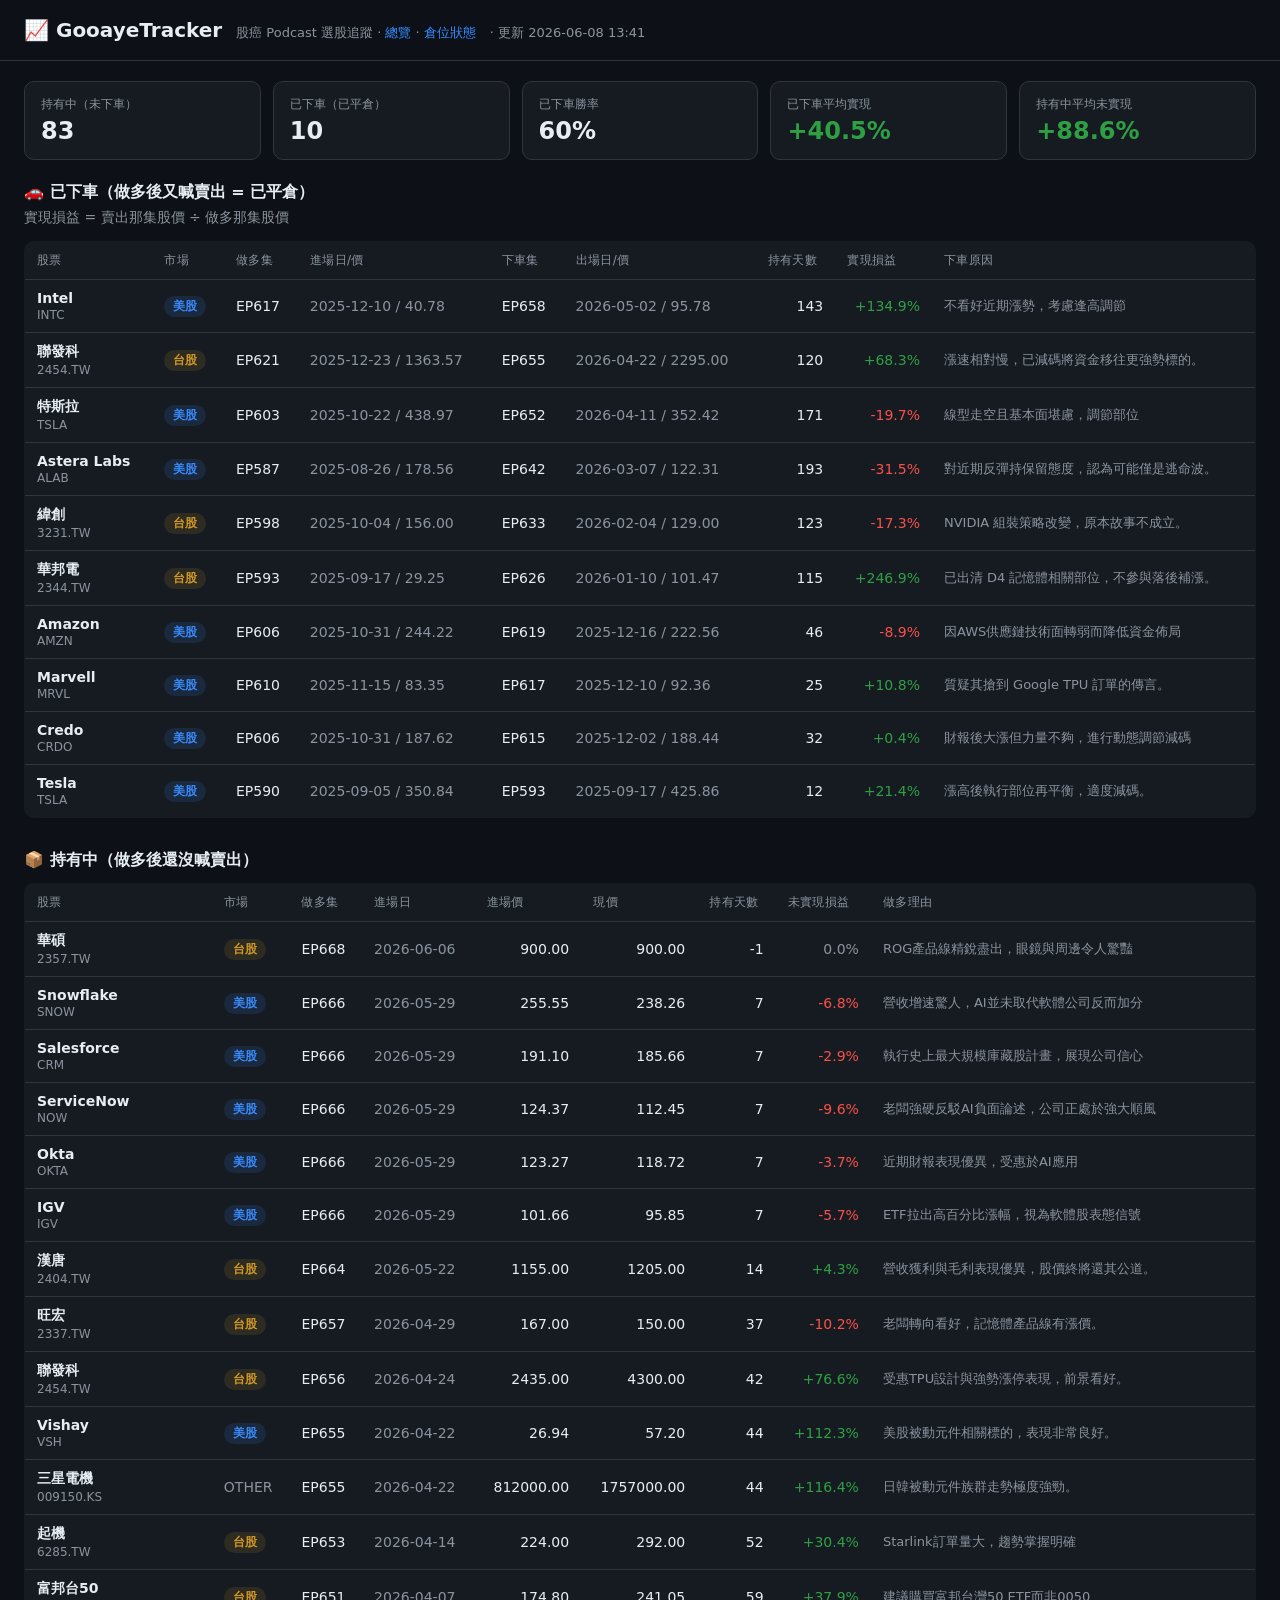
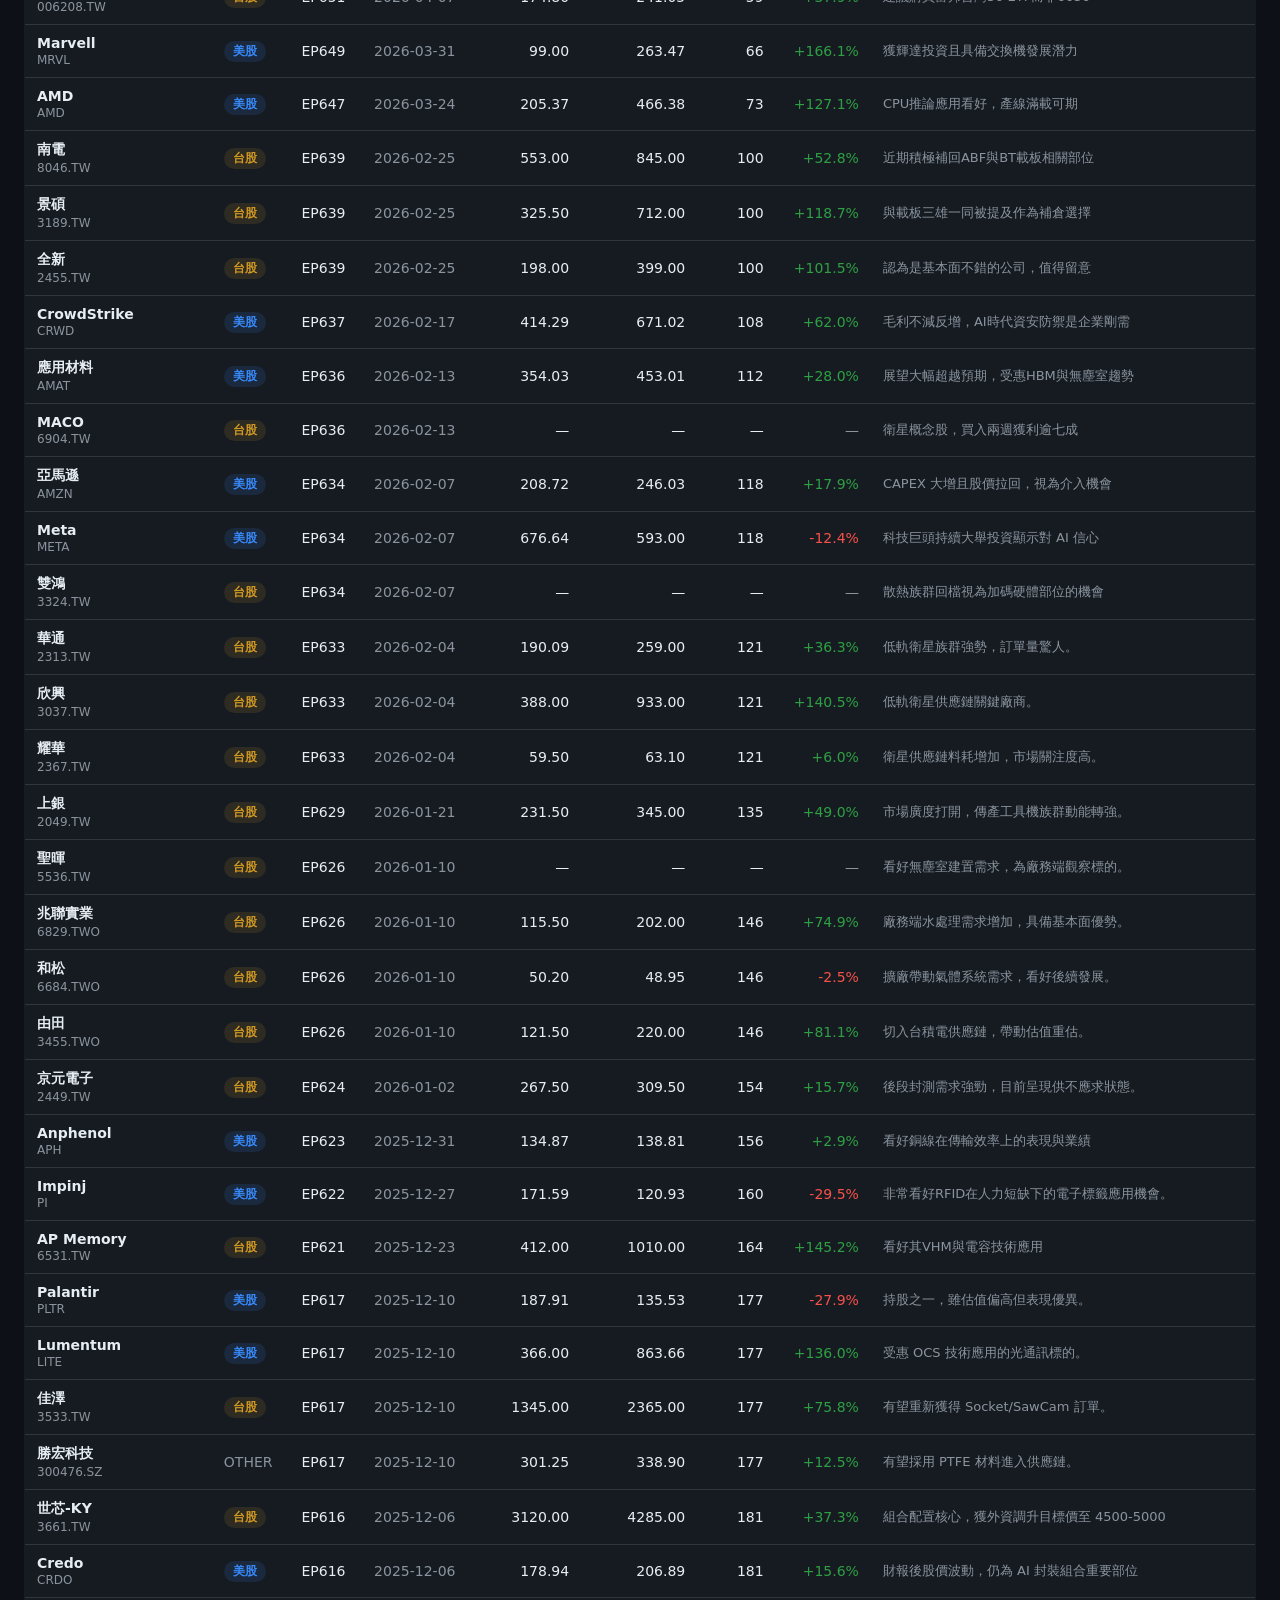
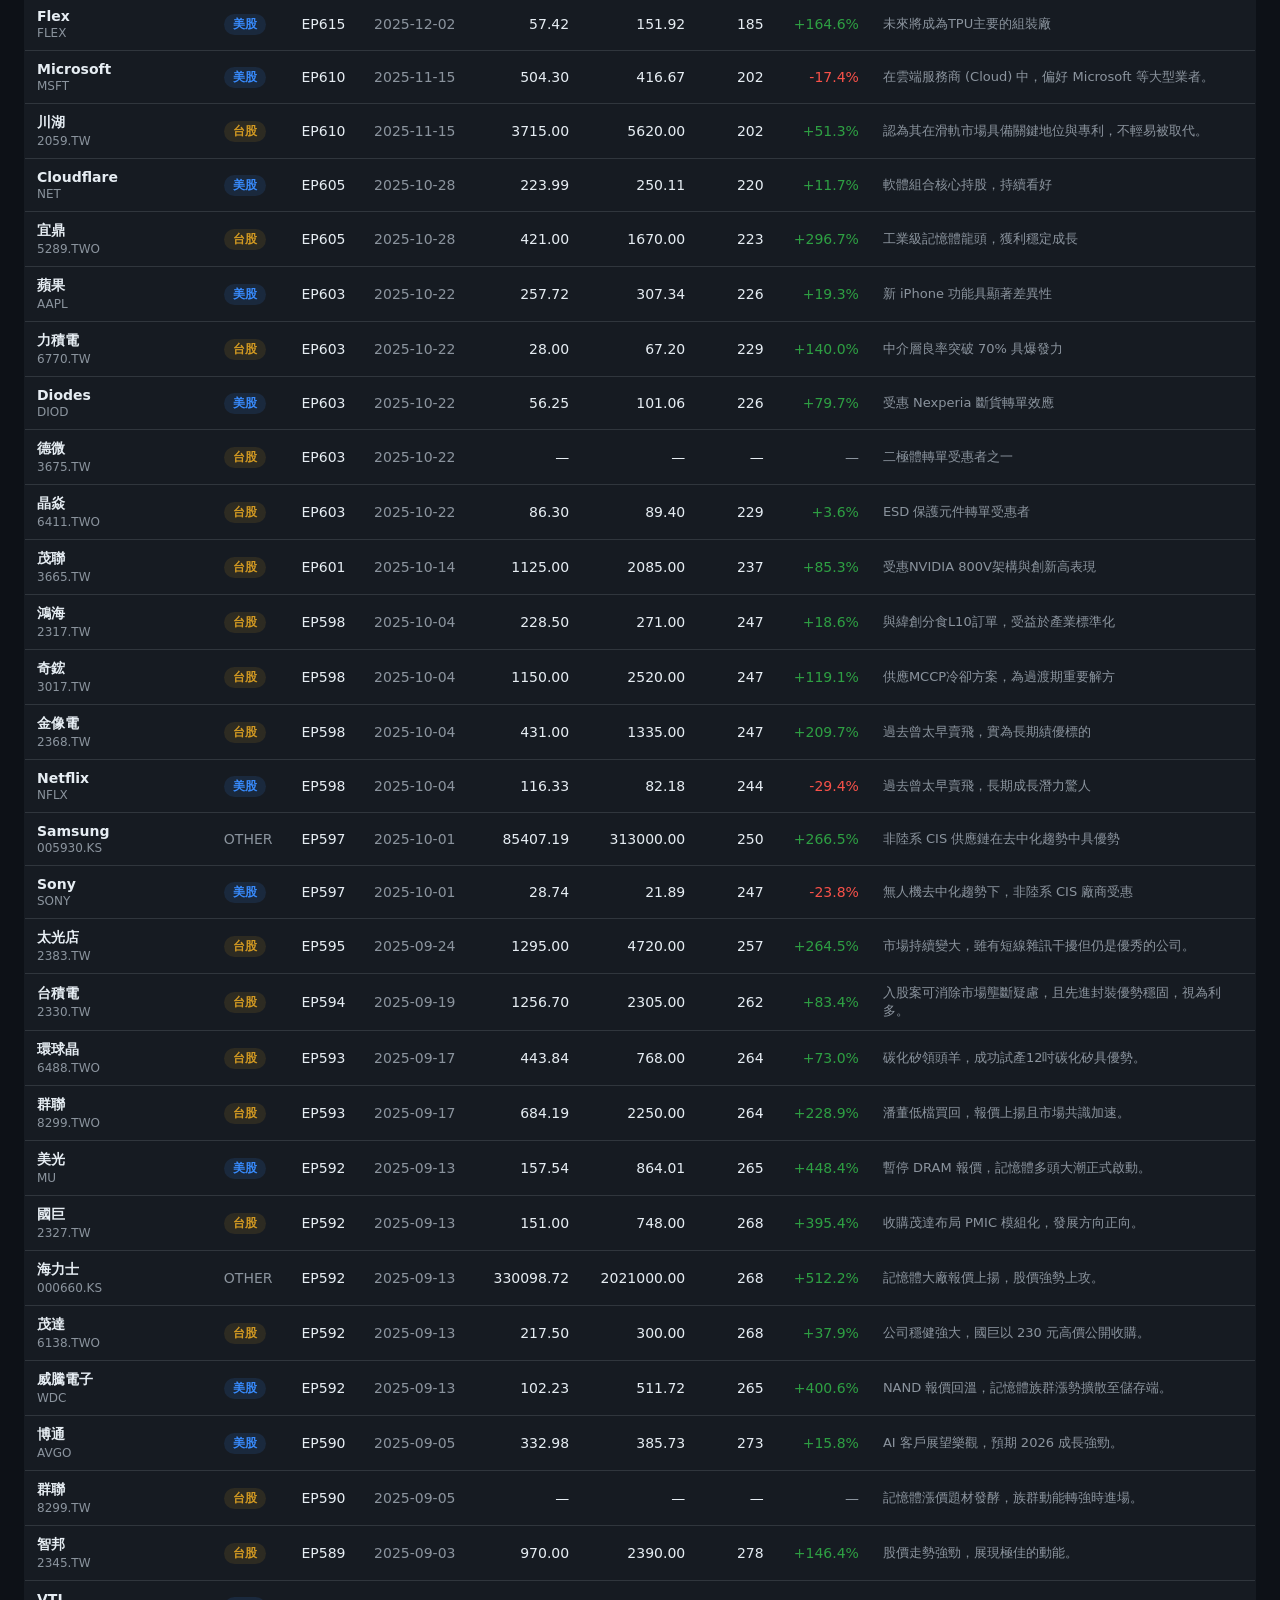
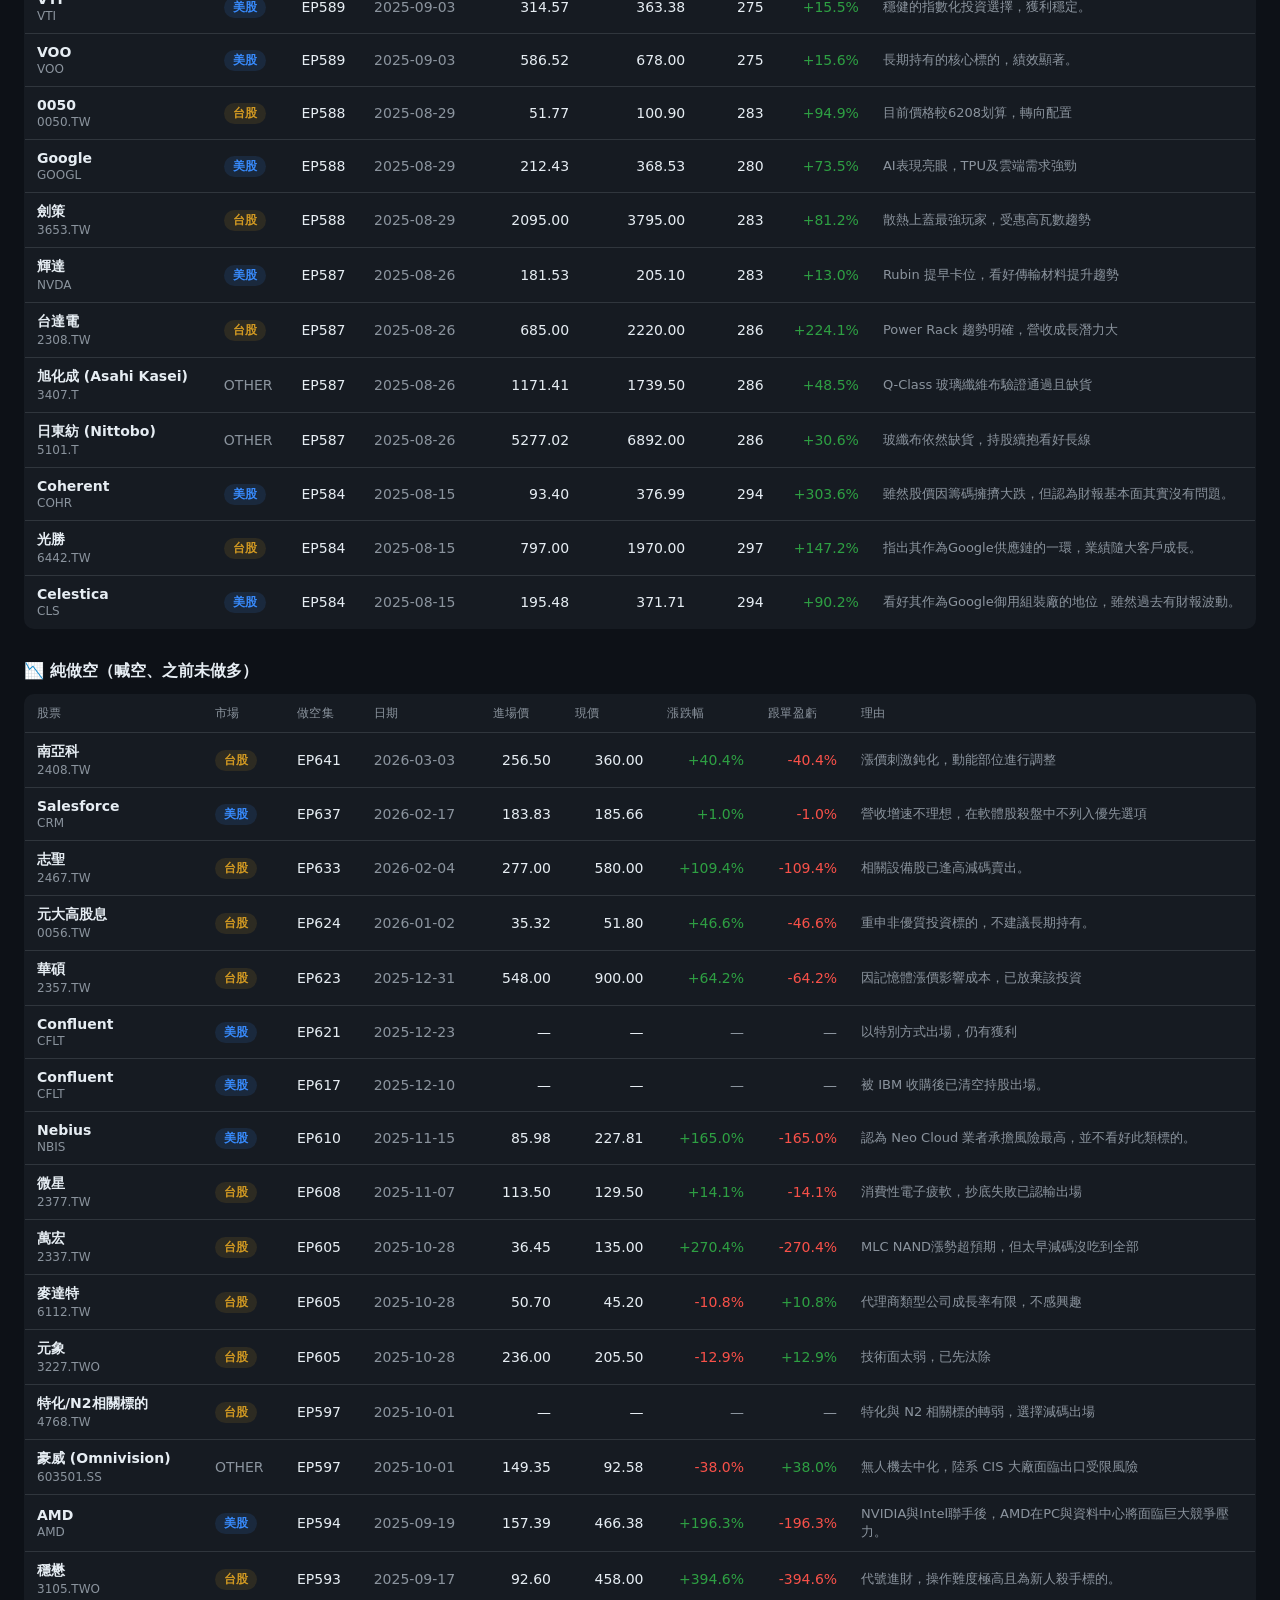
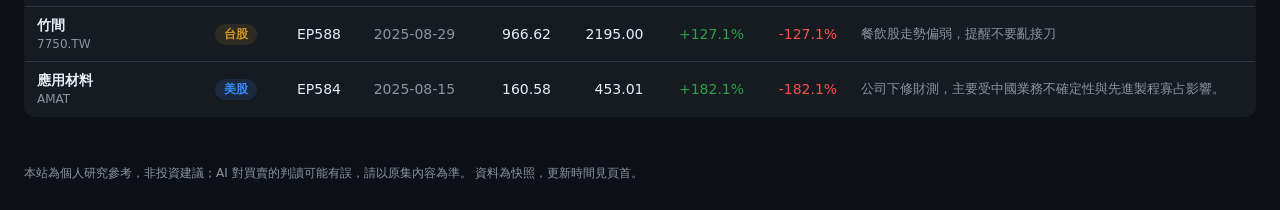
==== positions.html @ c5f75530 "GooayeTracker 股癌選股追蹤 靜態站" ====
<!DOCTYPE html><html lang="zh-Hant"><head>
<meta charset="utf-8"><meta name="viewport" content="width=device-width, initial-scale=1">
<title>倉位狀態 · GooayeTracker</title><link rel="stylesheet" href="style.css?v=4">
</head><body>
<header>
  <h1>📈 GooayeTracker</h1>
  <span class="sub">股癌 Podcast 選股追蹤 · <a href="index.html">總覽</a> · <a href="positions.html">倉位狀態</a></span>
  <span class="sub muted" id="meta"></span>
</header>
<div class="wrap">

<div class="cards" id="cards"></div>
<div id="area"><div class="empty">載入中…</div></div>
</div>
<p class="muted" style="padding:16px 24px;font-size:12px">
本站為個人研究參考，非投資建議；AI 對買賣的判讀可能有誤，請以原集內容為準。
資料為快照，更新時間見頁首。</p>
</body></html>
<script>
function pct(v){ if(v==null) return '<span class="flat">—</span>';
  const s=v>0?'pos':(v<0?'neg':'flat'); return `<span class="${s}">${(v>0?'+':'')+v.toFixed(1)+'%'}</span>`; }
function num(v){ return v==null?'—':v.toFixed(2); }
function mkt(m){ return m==='US'?'<span class="tag us">美股</span>':(m==='TW'?'<span class="tag tw">台股</span>':`<span class="muted">${m||''}</span>`); }
fetch('data.json').then(r=>r.json()).then(d=>{
  document.getElementById('meta').textContent=`· 更新 ${d.generated_at}`;
  const p=d.positions, s=p.summary;
  document.getElementById('cards').innerHTML=`
    <div class="card"><div class="label">持有中（未下車）</div><div class="value">${s.n_open}</div></div>
    <div class="card"><div class="label">已下車（已平倉）</div><div class="value">${s.n_closed}</div></div>
    <div class="card"><div class="label">已下車勝率</div><div class="value">${s.closed_win_rate.toFixed(0)}%</div></div>
    <div class="card"><div class="label">已下車平均實現</div><div class="value ${s.closed_avg>0?'pos':(s.closed_avg<0?'neg':'')}">${(s.closed_avg>0?'+':'')+s.closed_avg.toFixed(1)}%</div></div>
    <div class="card"><div class="label">持有中平均未實現</div><div class="value ${s.open_avg>0?'pos':(s.open_avg<0?'neg':'')}">${(s.open_avg>0?'+':'')+s.open_avg.toFixed(1)}%</div></div>`;
  let h='';
  h+='<h3>🚗 已下車（做多後又喊賣出 = 已平倉）</h3><p class="muted" style="margin-top:-6px">實現損益 = 賣出那集股價 ÷ 做多那集股價</p>';
  h+='<div class="table-wrap"><table><thead><tr><th>股票</th><th>市場</th><th>做多集</th><th>進場日/價</th><th>下車集</th><th>出場日/價</th><th class="num">持有天數</th><th class="num">實現損益</th><th>下車原因</th></tr></thead><tbody>';
  h+=p.closed.map(c=>`<tr><td data-label="股票"><strong>${c.name}</strong> <span class="muted ticker">${c.ticker}</span></td>
    <td data-label="市場">${mkt(c.market)}</td><td data-label="做多集">EP${c.buy_ep}</td>
    <td data-label="進場日/價" class="muted">${c.buy_date} / ${num(c.entry_price)}</td>
    <td data-label="下車集">EP${c.sell_ep}</td><td data-label="出場日/價" class="muted">${c.sell_date} / ${num(c.exit_price)}</td>
    <td data-label="持有天數" class="num">${c.held_days??'—'}</td><td data-label="實現損益" class="num">${pct(c.realized_pct)}</td>
    <td data-label="下車原因" class="summary-cell">${c.sell_summary||''}</td></tr>`).join('');
  h+='</tbody></table></div>'; if(!p.closed.length) h+='<div class="empty">目前沒有完整平倉紀錄。</div>';

  h+='<h3 style="margin-top:32px">📦 持有中（做多後還沒喊賣出）</h3>';
  h+='<div class="table-wrap"><table><thead><tr><th>股票</th><th>市場</th><th>做多集</th><th>進場日</th><th class="num">進場價</th><th class="num">現價</th><th class="num">持有天數</th><th class="num">未實現損益</th><th>做多理由</th></tr></thead><tbody>';
  h+=p.open.map(o=>`<tr><td data-label="股票"><strong>${o.name}</strong> <span class="muted ticker">${o.ticker}</span></td>
    <td data-label="市場">${mkt(o.market)}</td><td data-label="做多集">EP${o.buy_ep}</td>
    <td data-label="進場日" class="muted">${o.buy_date}</td><td data-label="進場價" class="num">${num(o.entry_price)}</td>
    <td data-label="現價" class="num">${num(o.last_price)}</td><td data-label="持有天數" class="num">${o.held_days??'—'}</td>
    <td data-label="未實現損益" class="num">${pct(o.unrealized_pct)}</td><td data-label="做多理由" class="summary-cell">${o.summary||''}</td></tr>`).join('');
  h+='</tbody></table></div>'; if(!p.open.length) h+='<div class="empty">沒有持有中的做多倉位。</div>';

  if(p.shorts && p.shorts.length){
    h+='<h3 style="margin-top:32px">📉 純做空（喊空、之前未做多）</h3>';
    h+='<div class="table-wrap"><table><thead><tr><th>股票</th><th>市場</th><th>做空集</th><th>日期</th><th class="num">進場價</th><th class="num">現價</th><th class="num">漲跌幅</th><th class="num">跟單盈虧</th><th>理由</th></tr></thead><tbody>';
    h+=p.shorts.map(s=>`<tr><td data-label="股票"><strong>${s.name}</strong> <span class="muted ticker">${s.ticker}</span></td>
      <td data-label="市場">${mkt(s.market)}</td><td data-label="做空集">EP${s.ep}</td><td data-label="日期" class="muted">${s.date}</td>
      <td data-label="進場價" class="num">${num(s.entry_price)}</td><td data-label="現價" class="num">${num(s.last_price)}</td>
      <td data-label="漲跌幅" class="num">${pct(s.pct_change)}</td><td data-label="跟單盈虧" class="num">${pct(s.signal_ret)}</td>
      <td data-label="理由" class="summary-cell">${s.summary||''}</td></tr>`).join('');
    h+='</tbody></table></div>';
  }
  document.getElementById('area').innerHTML=h;
});
</script>
---- style.css ----
:root {
  --bg: #0d1117; --panel: #161b22; --border: #30363d;
  --text: #e6edf3; --muted: #8b949e;
  --green: #2ea043; --red: #f85149; --amber: #d29922; --blue: #388bfd;
}
* { box-sizing: border-box; }
body {
  margin: 0; background: var(--bg); color: var(--text);
  font-family: -apple-system, "Segoe UI", "Microsoft JhengHei", system-ui, sans-serif;
  font-size: 14px;
}
a { color: var(--blue); text-decoration: none; }
a:hover { text-decoration: underline; }
header {
  padding: 18px 24px; border-bottom: 1px solid var(--border);
  display: flex; align-items: baseline; gap: 14px; flex-wrap: wrap;
}
header h1 { font-size: 20px; margin: 0; }
header .sub { color: var(--muted); font-size: 13px; }
.wrap { padding: 20px 24px; max-width: 1280px; margin: 0 auto; }

.cards { display: grid; grid-template-columns: repeat(auto-fit, minmax(150px,1fr)); gap: 12px; margin-bottom: 22px; }
.card { background: var(--panel); border: 1px solid var(--border); border-radius: 10px; padding: 14px 16px; }
.card .label { color: var(--muted); font-size: 12px; }
.card .value { font-size: 24px; font-weight: 600; margin-top: 4px; }

table { width: 100%; border-collapse: collapse; background: var(--panel);
  border: 1px solid var(--border); border-radius: 10px; overflow: hidden; }
th, td { padding: 10px 12px; text-align: left; border-bottom: 1px solid var(--border); white-space: nowrap; }
th { color: var(--muted); font-weight: 500; font-size: 12px; text-transform: uppercase; letter-spacing: .03em;
  position: sticky; top: 0; background: var(--panel); cursor: pointer; user-select: none; }
tr:last-child td { border-bottom: none; }
tr:hover td { background: rgba(255,255,255,.02); }
td.num { text-align: right; font-variant-numeric: tabular-nums; }
.summary-cell { white-space: normal; max-width: 360px; color: var(--muted); font-size: 13px; }

.tag { display: inline-block; padding: 2px 9px; border-radius: 999px; font-size: 12px; font-weight: 600; }
.tag.buy { background: rgba(46,160,67,.15); color: var(--green); }
.tag.sell { background: rgba(248,81,73,.15); color: var(--red); }
.tag.watch { background: rgba(210,153,34,.15); color: var(--amber); }
.tag.us { background: rgba(56,139,253,.12); color: var(--blue); }
.tag.tw { background: rgba(210,153,34,.12); color: var(--amber); }

.pos { color: var(--green); } .neg { color: var(--red); } .flat { color: var(--muted); }
.conf-bar { display:inline-block; height:6px; background:var(--border); border-radius:3px; width:54px; vertical-align:middle; }
.conf-fill { display:block; height:100%; border-radius:3px; background:var(--blue); }
.muted { color: var(--muted); }
.empty { padding: 40px; text-align: center; color: var(--muted); }
.filters { margin-bottom: 14px; display: flex; gap: 8px; flex-wrap: wrap; align-items:center; }
.filters button { background: var(--panel); color: var(--text); border:1px solid var(--border);
  padding:6px 12px; border-radius:8px; cursor:pointer; font-size:13px; }
.filters button.active { border-color: var(--blue); color: var(--blue); }
.filters input { background: var(--panel); color: var(--text); border:1px solid var(--border);
  padding:6px 10px; border-radius:8px; font-size:13px; }

.table-wrap { width: 100%; overflow-x: auto; -webkit-overflow-scrolling: touch; }
.ticker { display: block; font-size: 12px; margin-top: 2px; }
h3 { margin: 22px 0 12px; font-size: 16px; }

/* ===== 手機版：表格轉成卡片，直式堆疊好閱讀 ===== */
@media (max-width: 820px) {
  body { font-size: 15px; }
  header { padding: 14px 16px; gap: 8px; }
  header h1 { font-size: 18px; }
  .wrap { padding: 14px 14px; }

  .cards { grid-template-columns: repeat(2, 1fr); gap: 10px; }
  .card .value { font-size: 20px; }

  .filters { gap: 6px; }
  .filters button { flex: 1 1 28%; padding: 8px 6px; }
  .filters input { flex: 1 1 100%; }

  /* 每一列變成一張卡片 */
  .table-wrap { overflow: visible; }
  table, thead, tbody, tr, td { display: block; width: 100%; }
  thead { display: none; }
  table { border: none; background: transparent; }
  tr { background: var(--panel); border: 1px solid var(--border); border-radius: 10px;
       margin-bottom: 12px; padding: 6px 14px; }
  tr:hover td { background: transparent; }
  td { border: none; border-bottom: 1px dashed var(--border); padding: 9px 0;
       display: flex; justify-content: space-between; align-items: center; gap: 14px;
       white-space: normal; text-align: right; }
  tr td:last-child { border-bottom: none; }
  td::before { content: attr(data-label); color: var(--muted); font-size: 13px;
       font-weight: 500; text-align: left; flex: 0 0 40%; }
  td.num { text-align: right; }
  /* 股票欄當卡片標題 */
  td[data-label="股票"] { font-size: 16px; }
  td[data-label="股票"]::before { display: none; }
  td[data-label="股票"] { justify-content: flex-start; gap: 8px; flex-wrap: wrap; }
  .ticker { display: inline; margin: 0; }
  /* 摘要欄整段顯示 */
  td.summary-cell { flex-direction: column; align-items: flex-start; text-align: left; max-width: none; }
  td.summary-cell::before { flex: none; margin-bottom: 2px; }
  .conf-bar { width: 80px; }
}
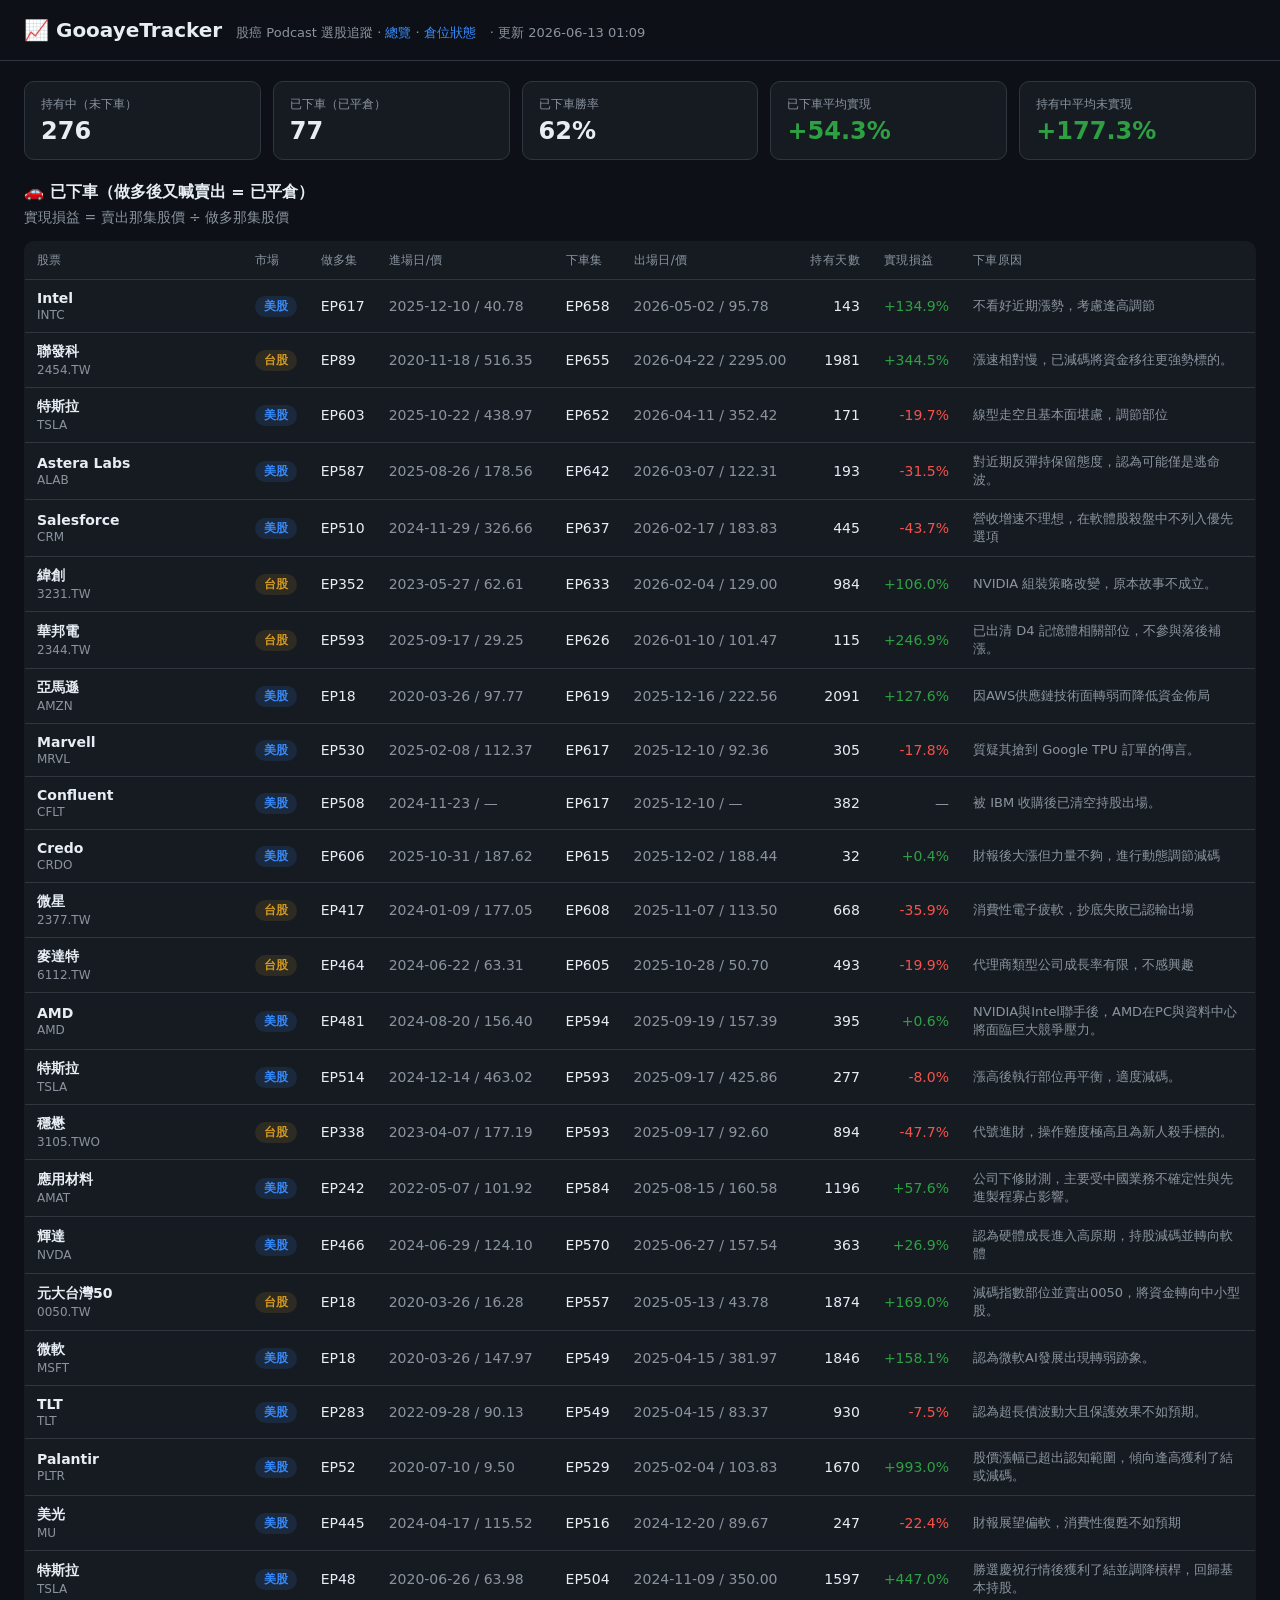
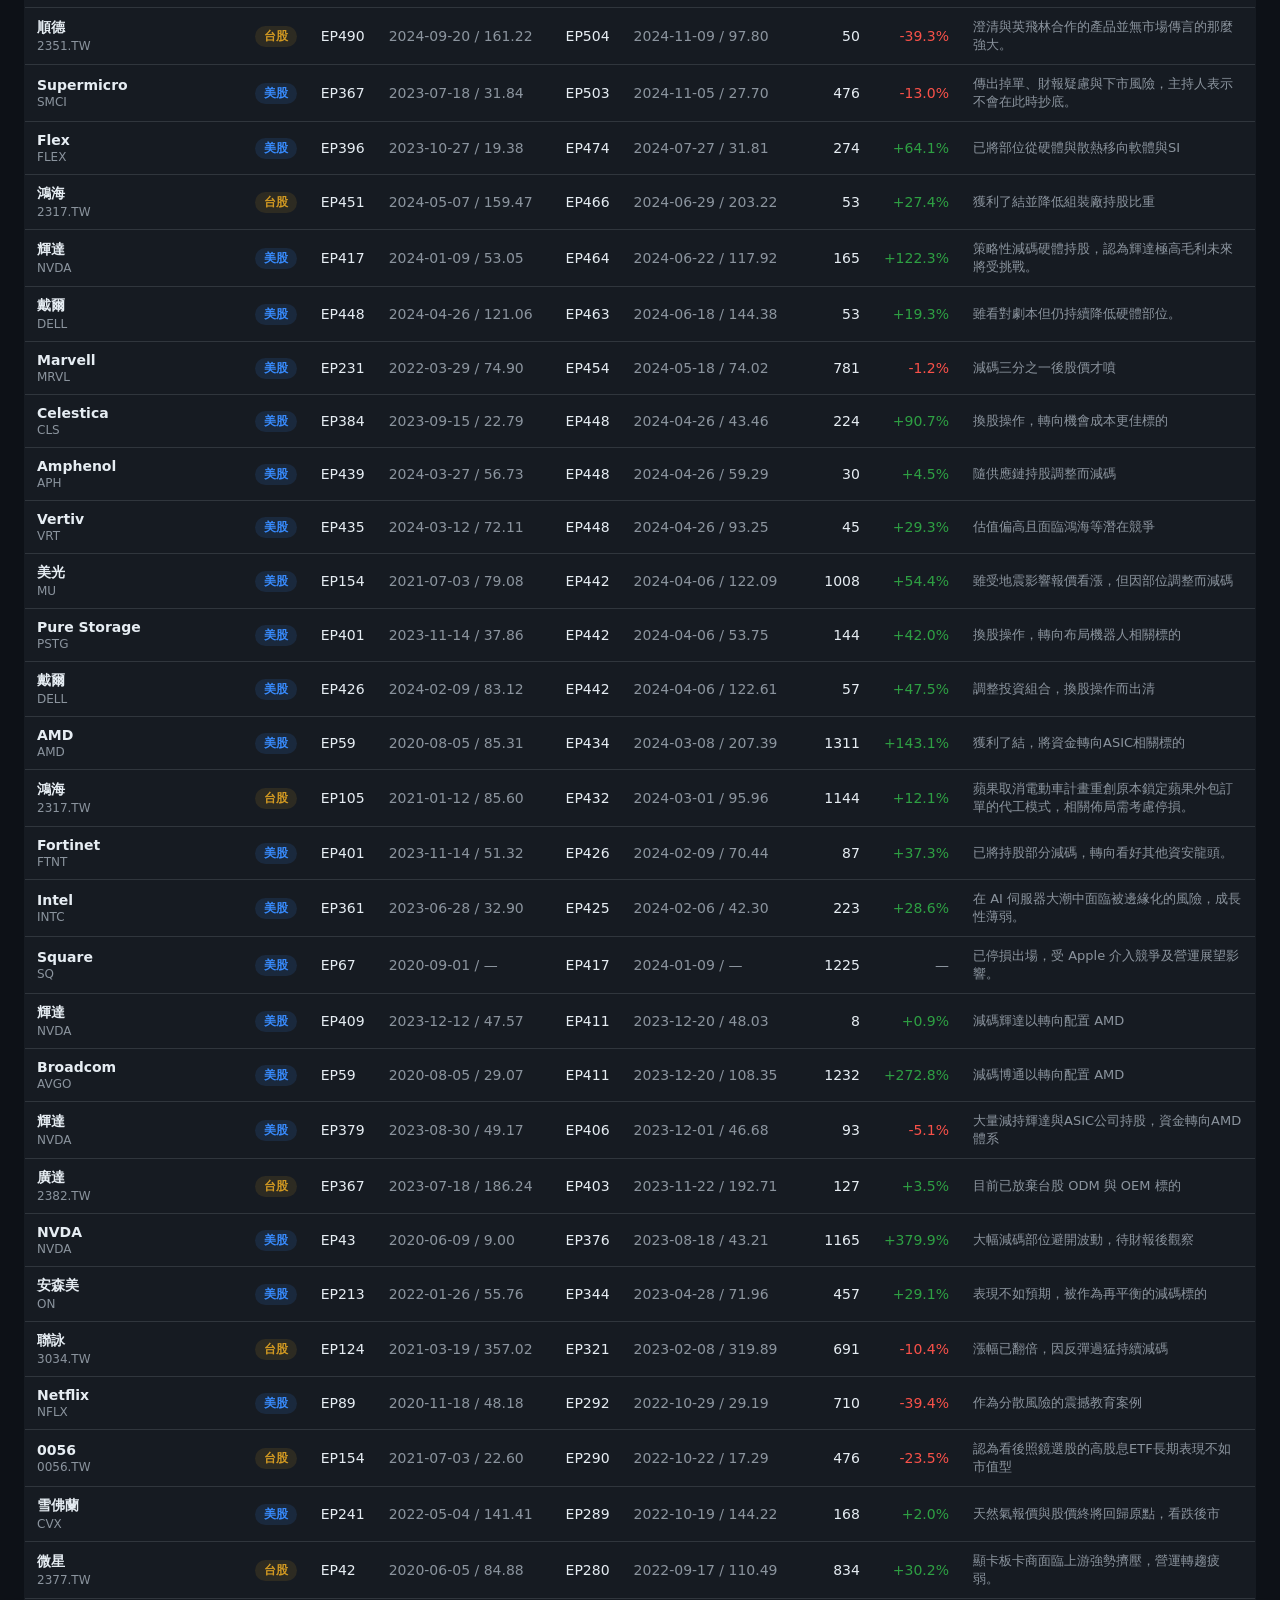
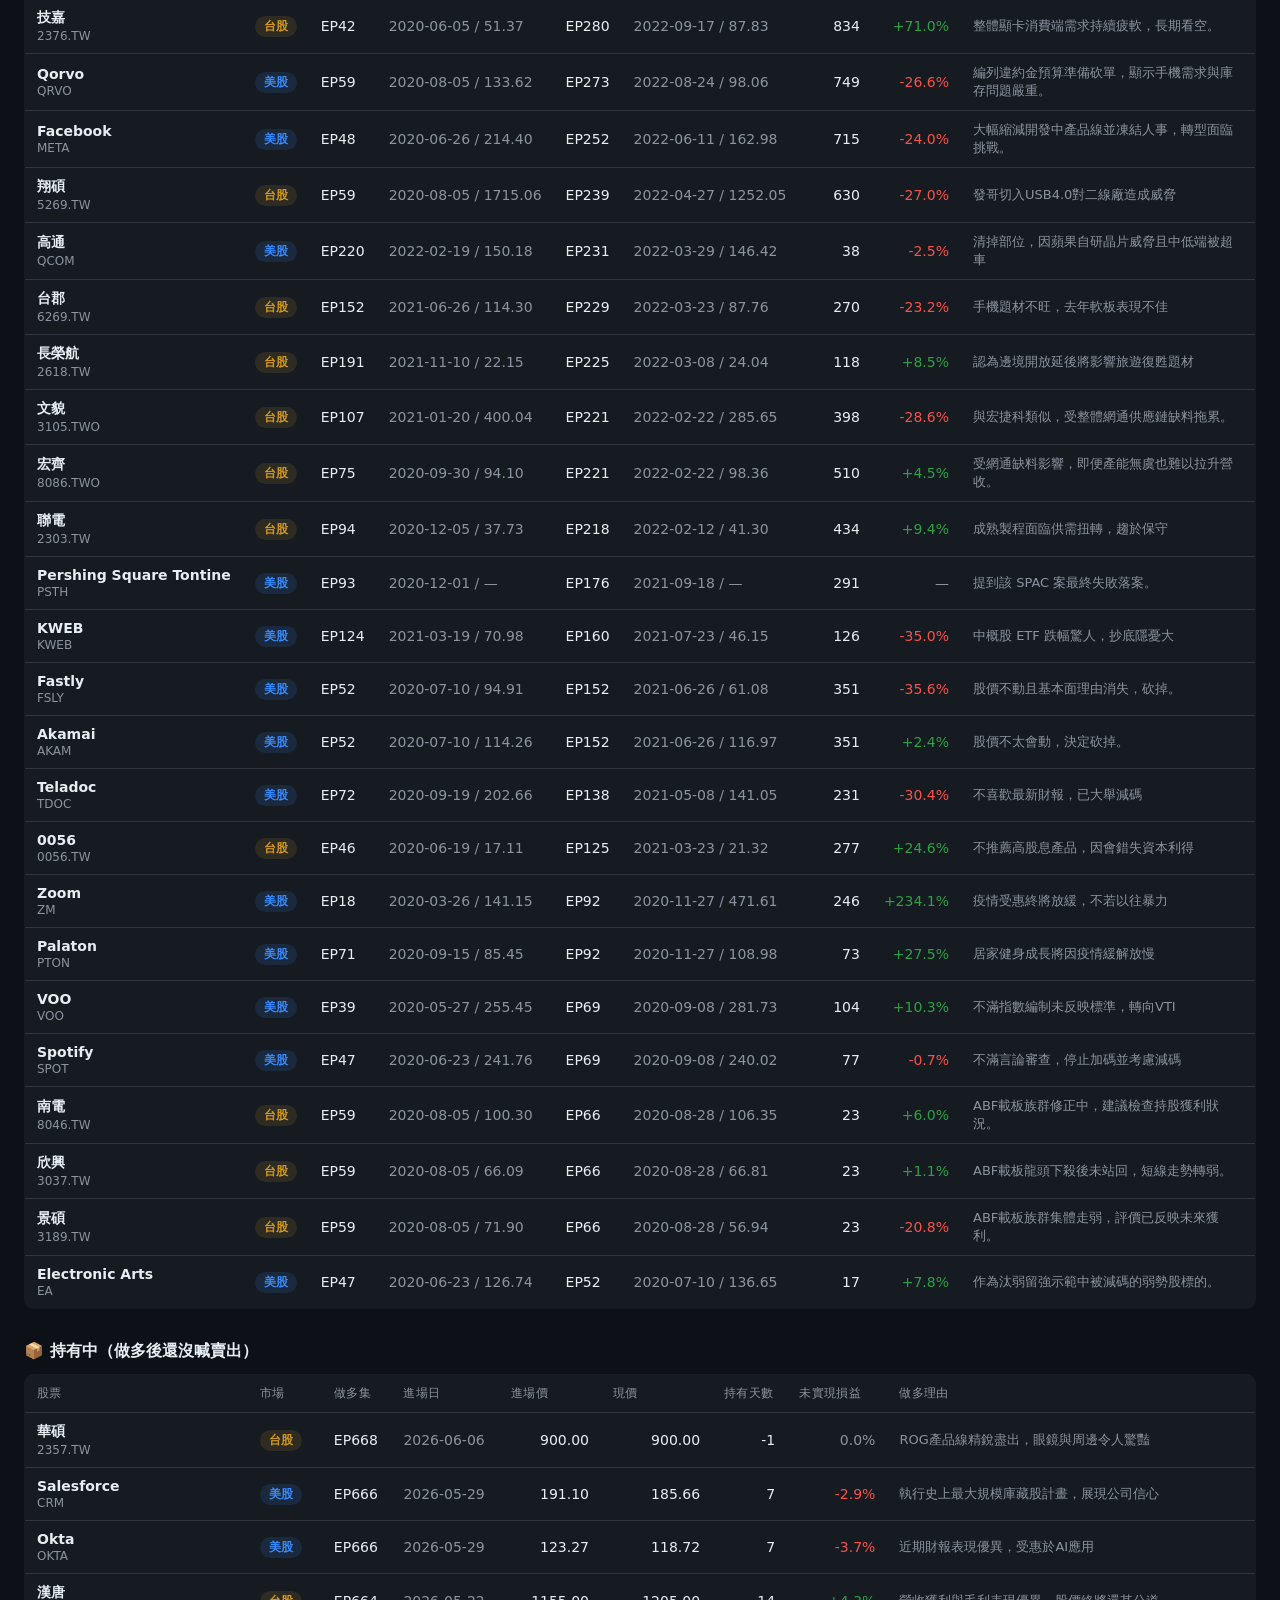
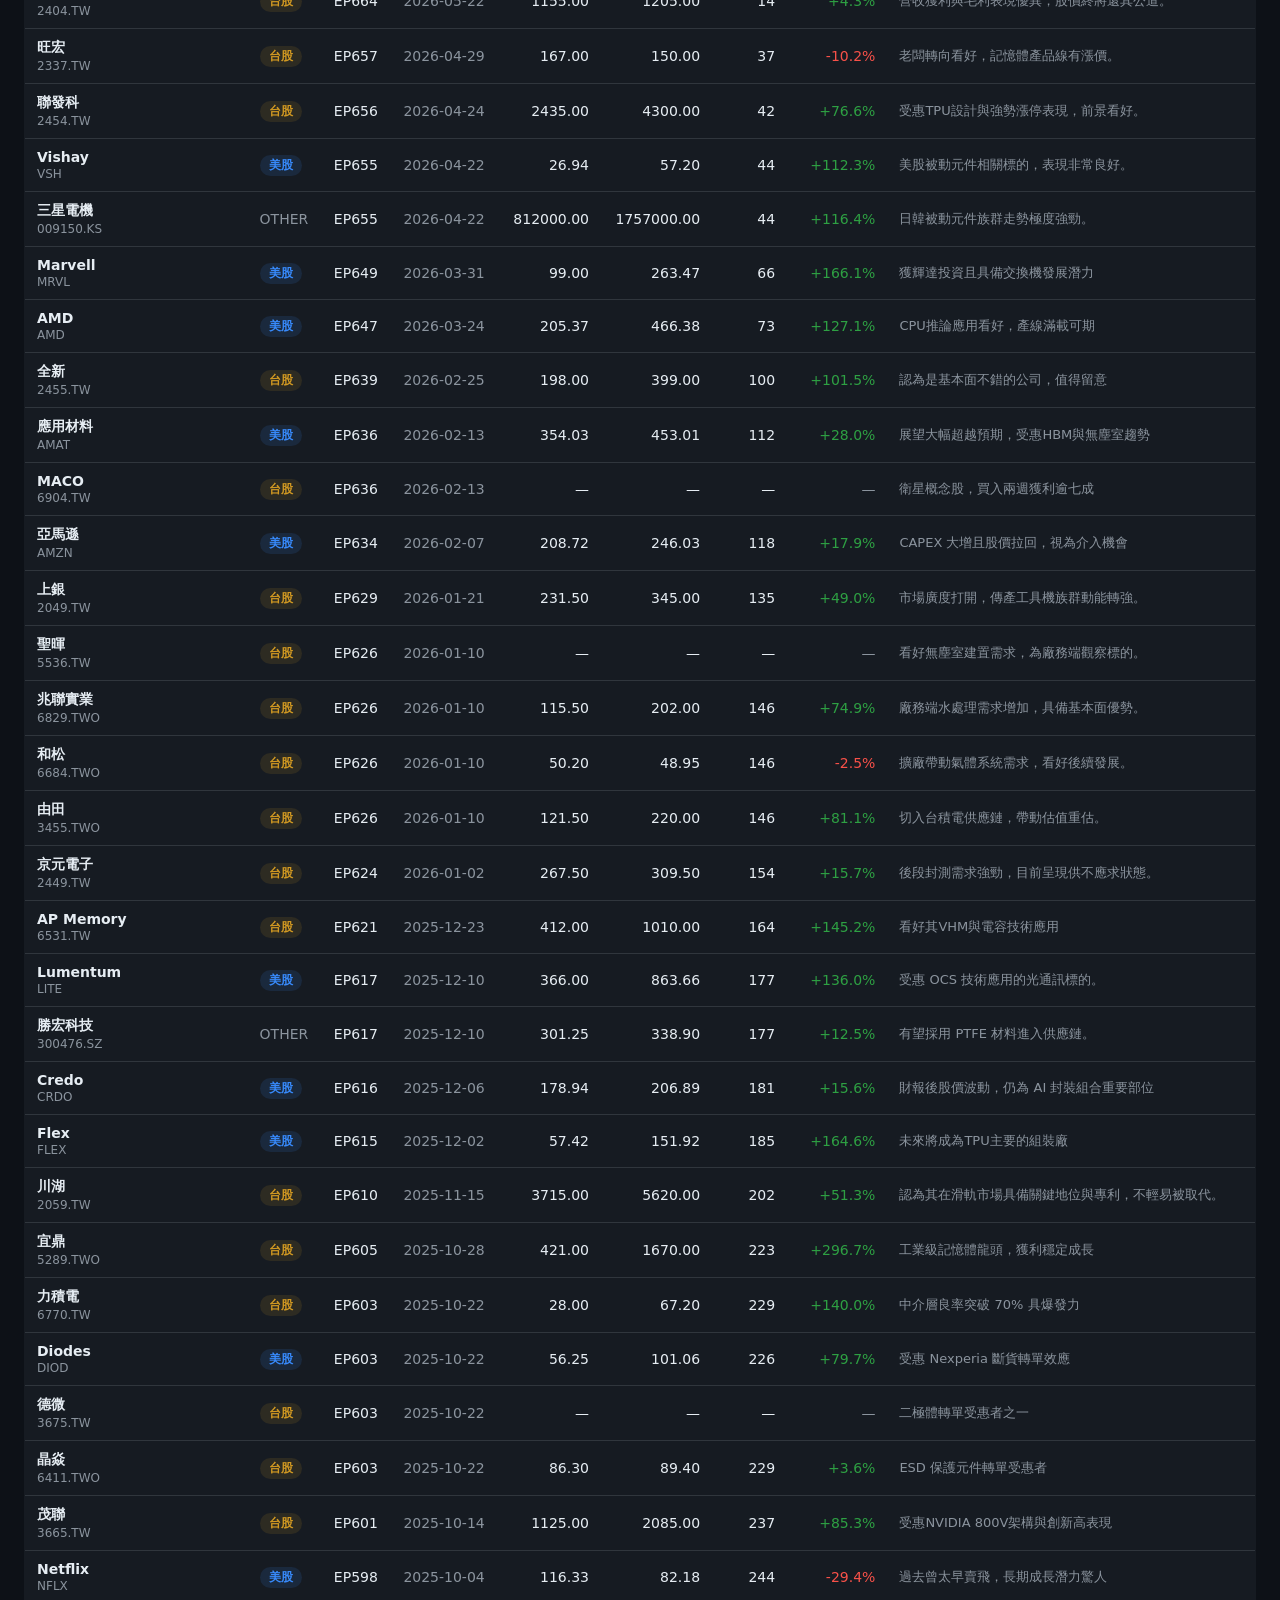
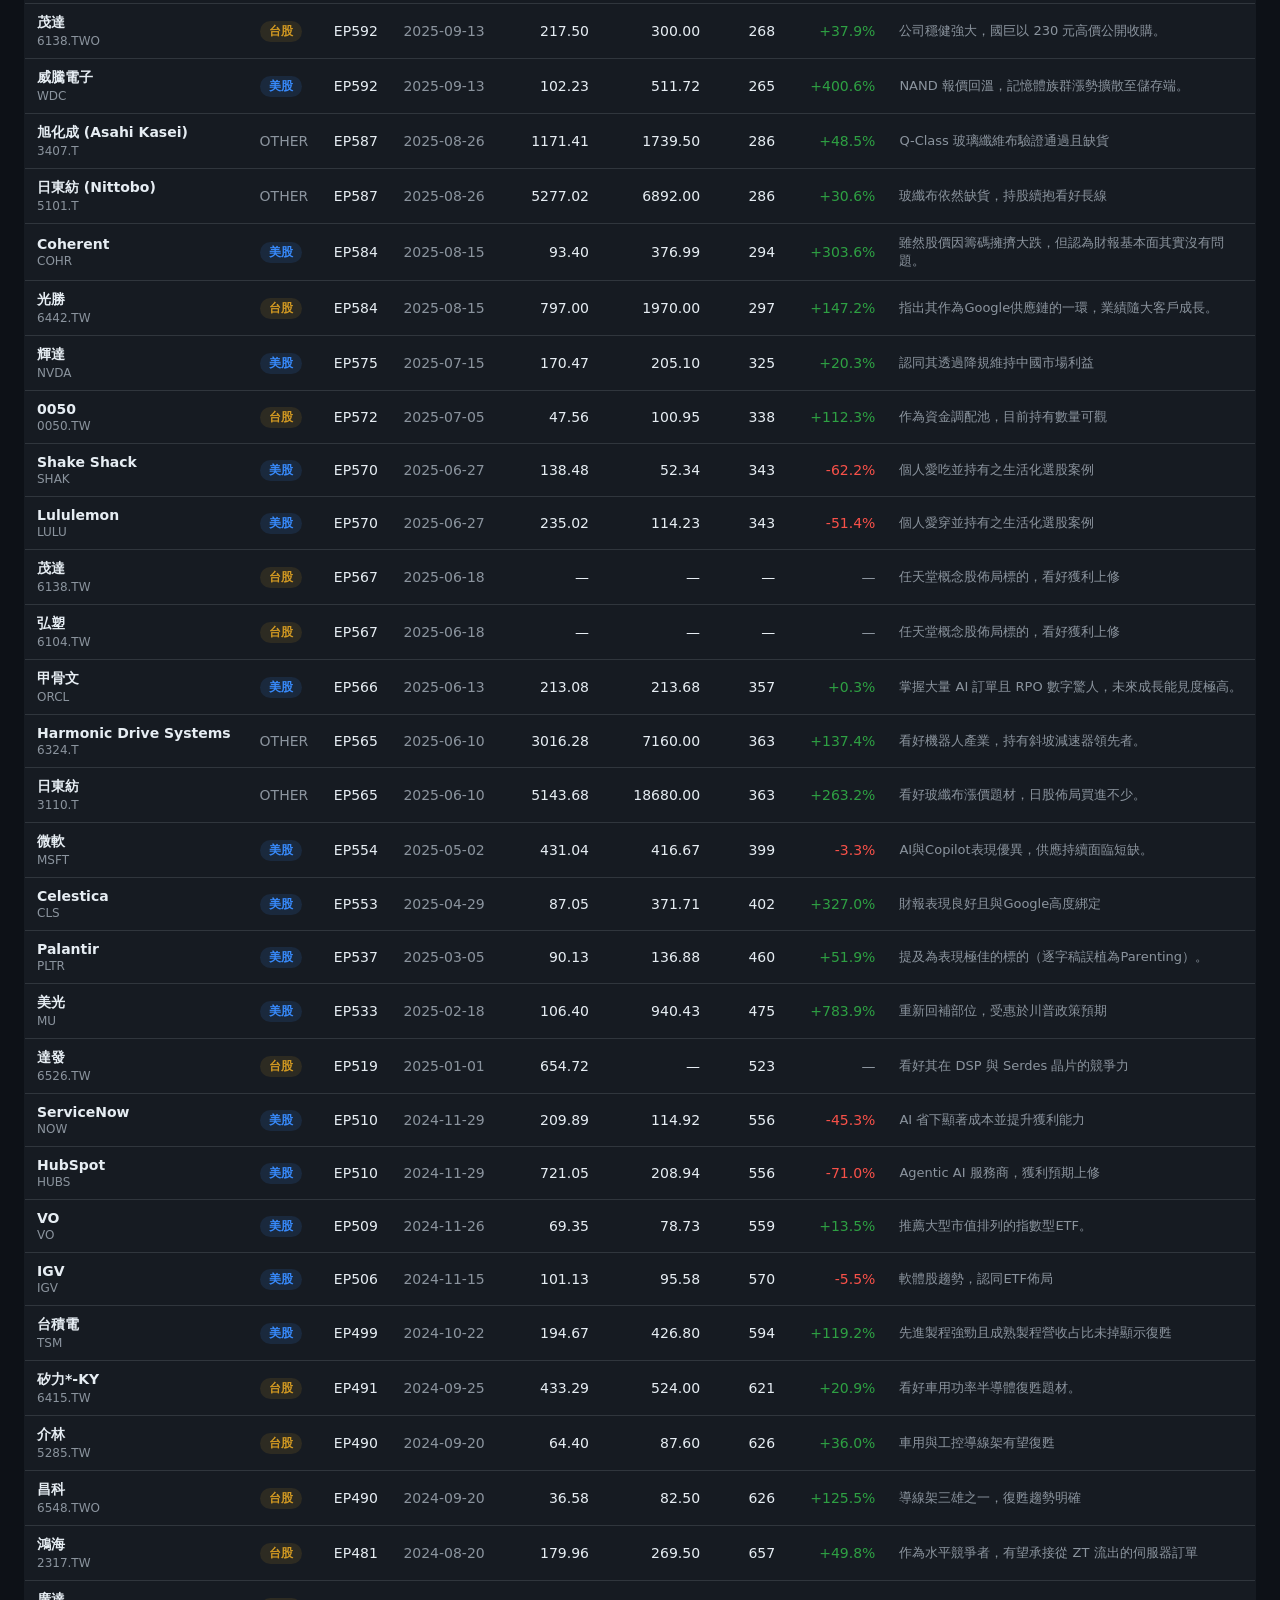
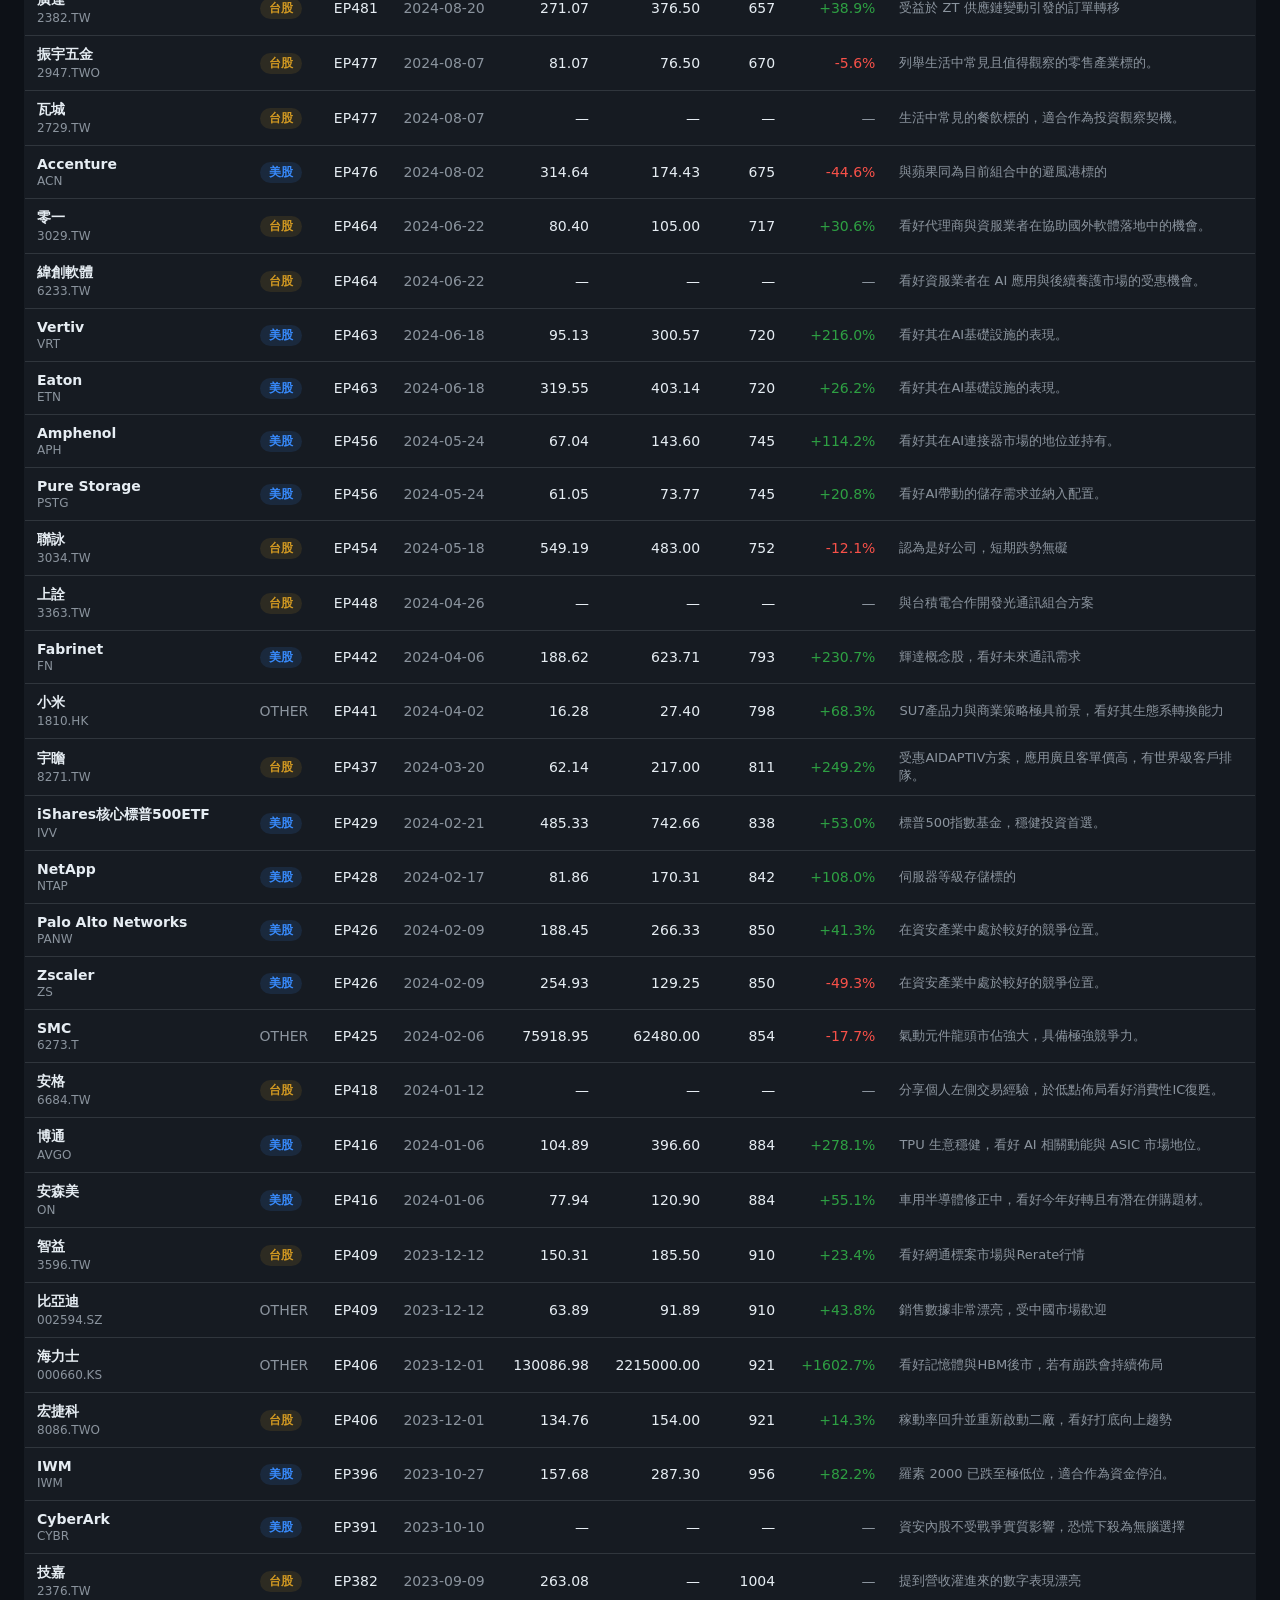
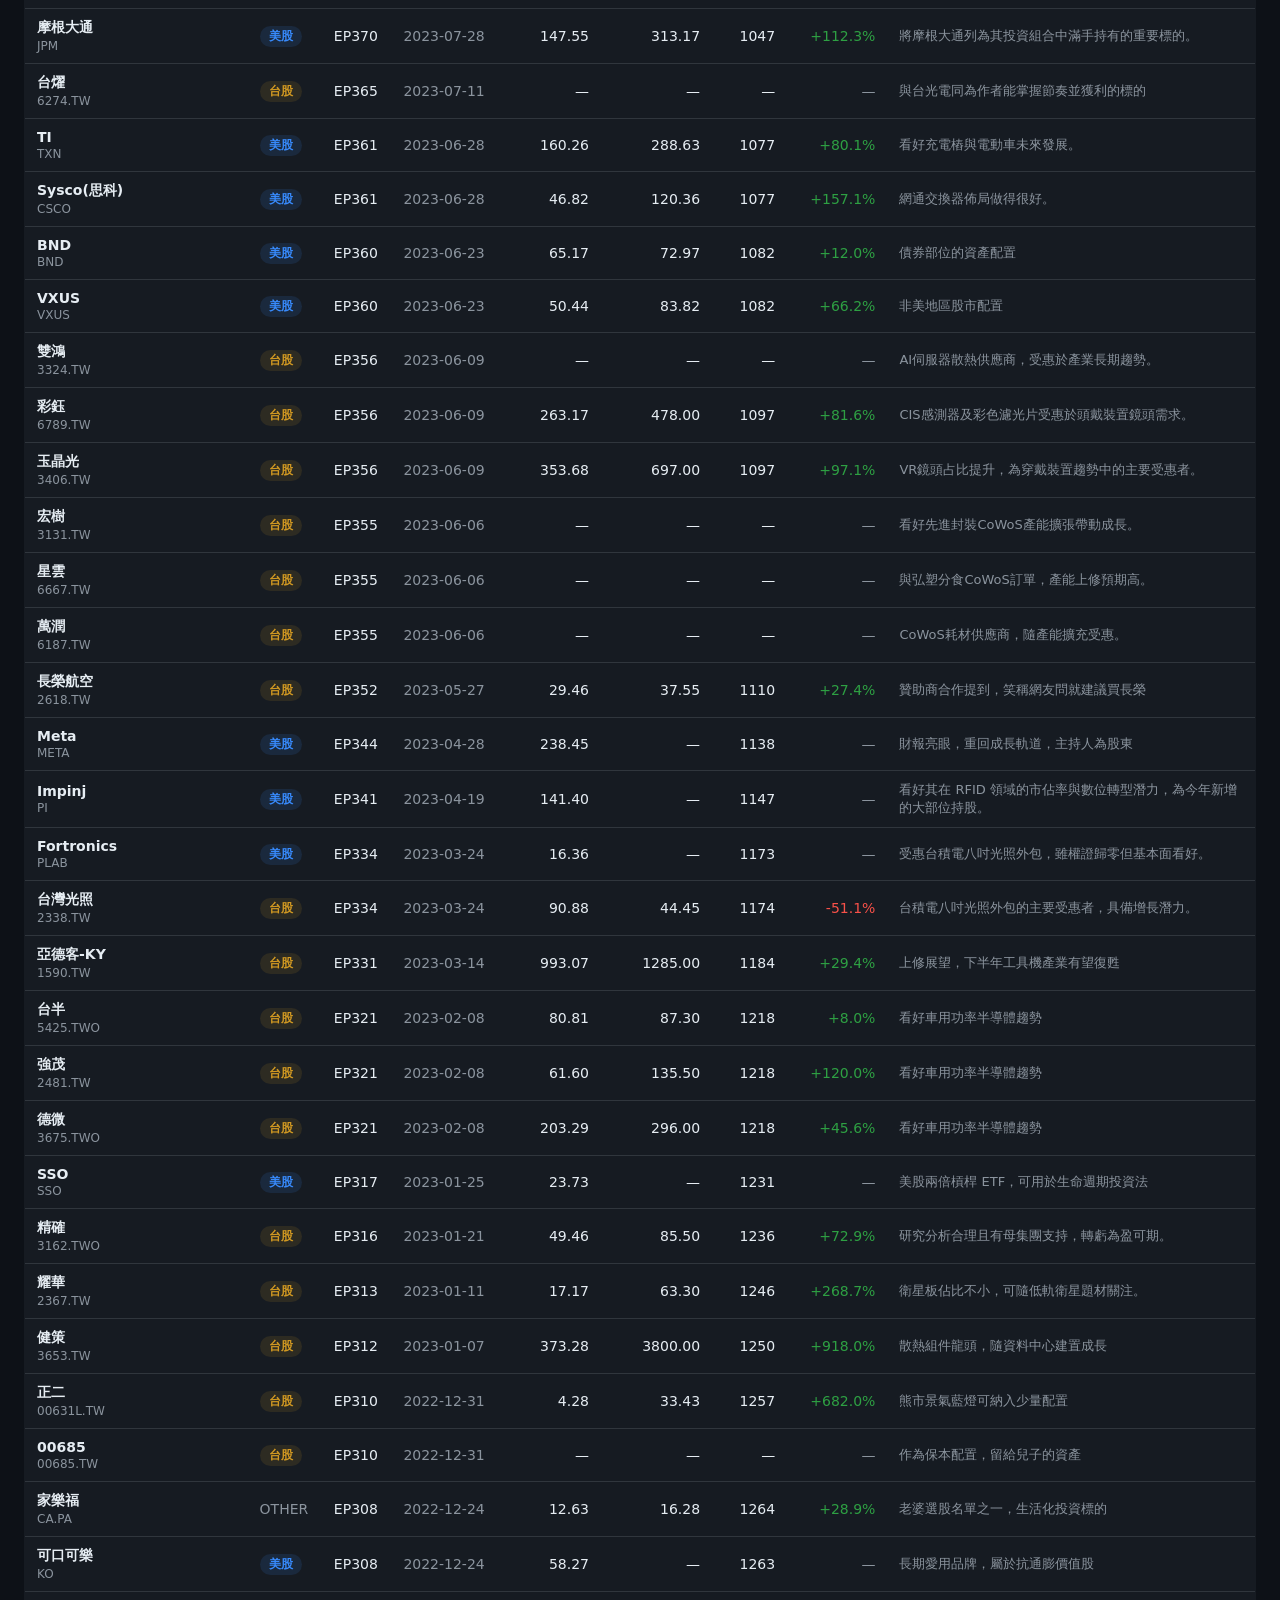
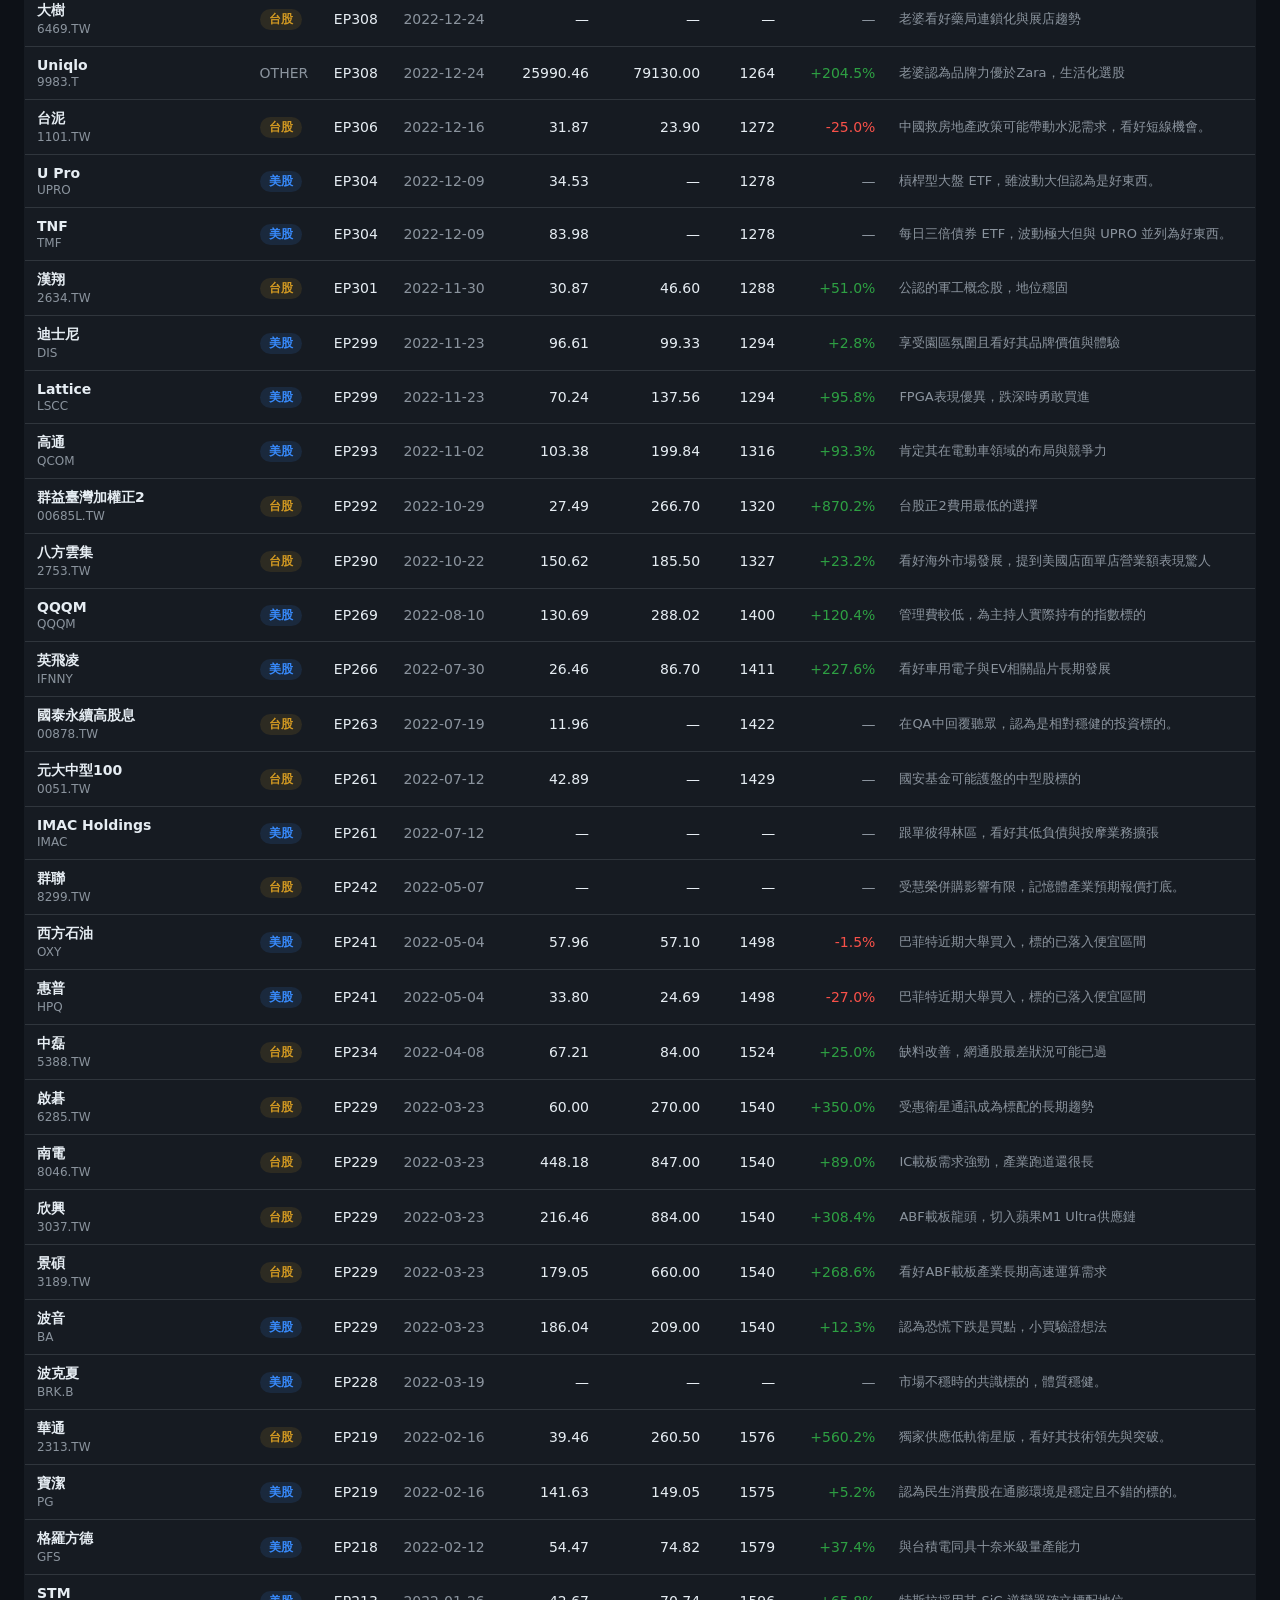
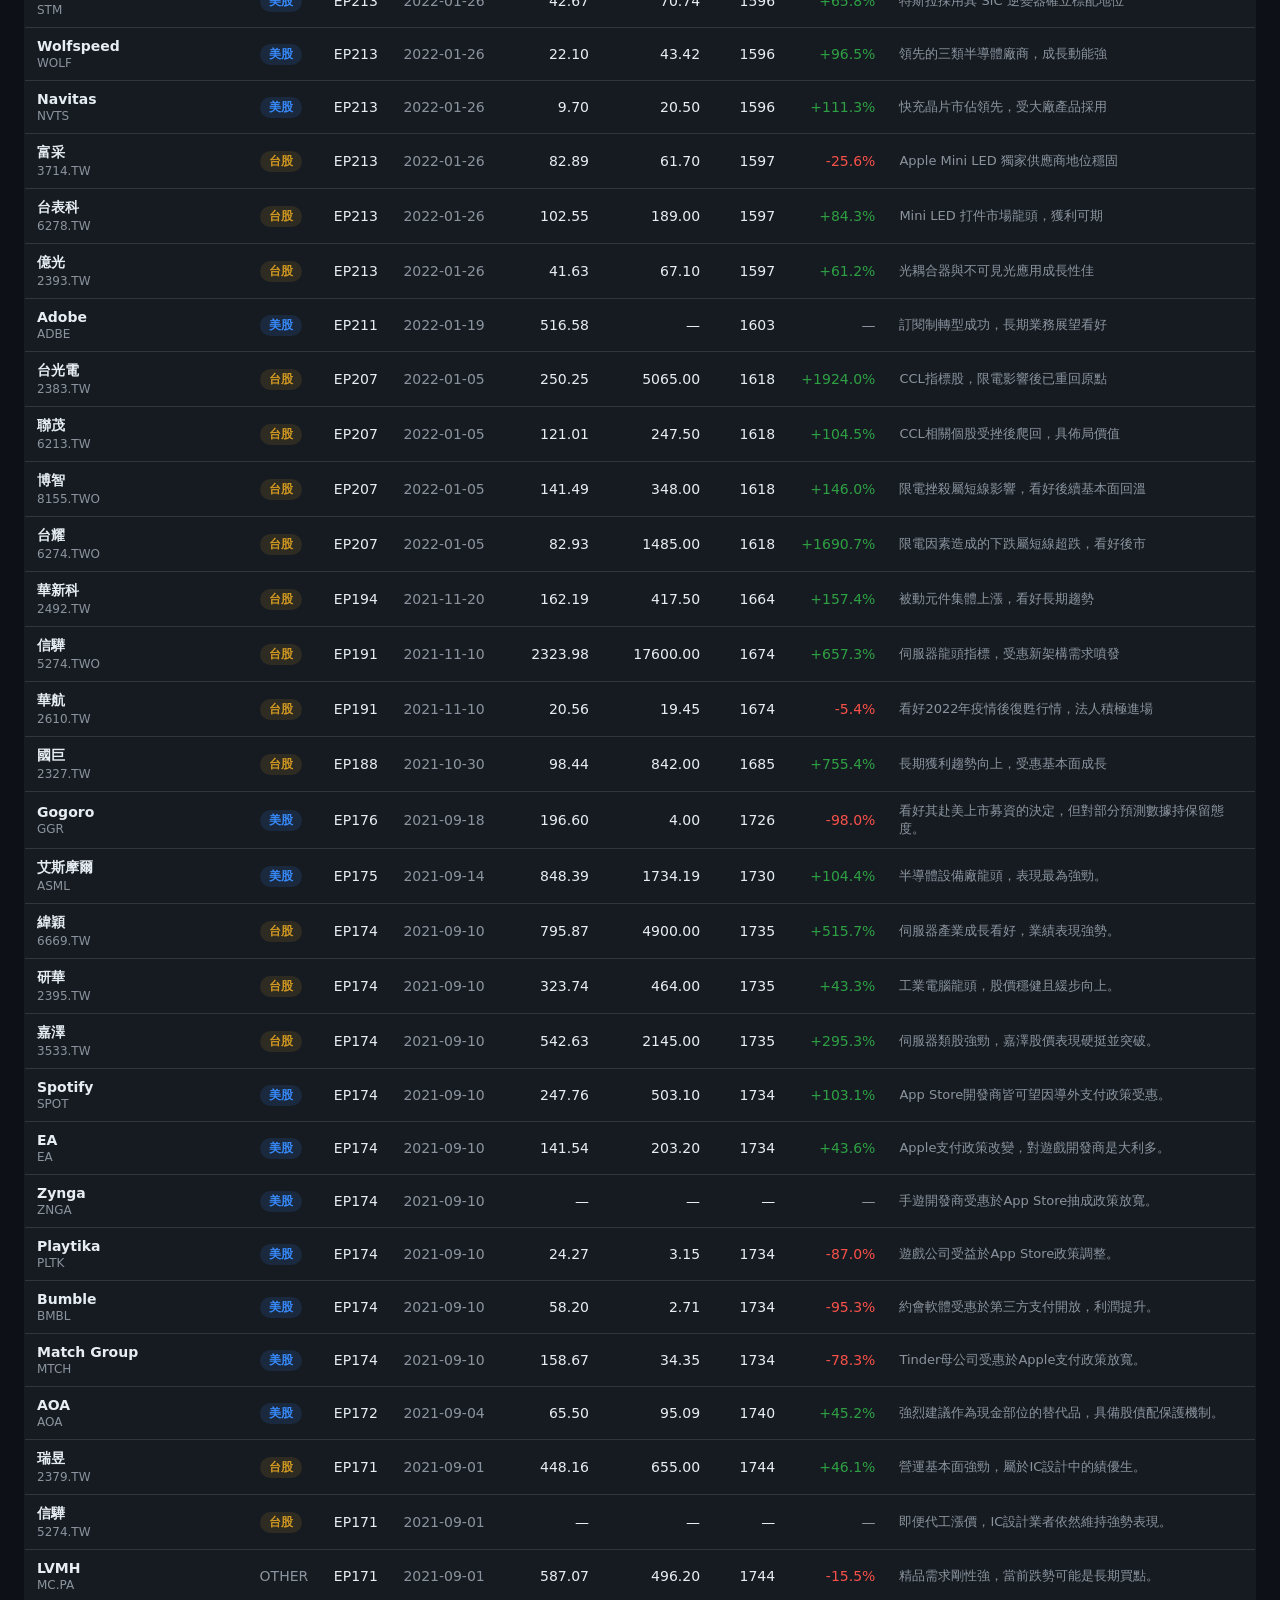
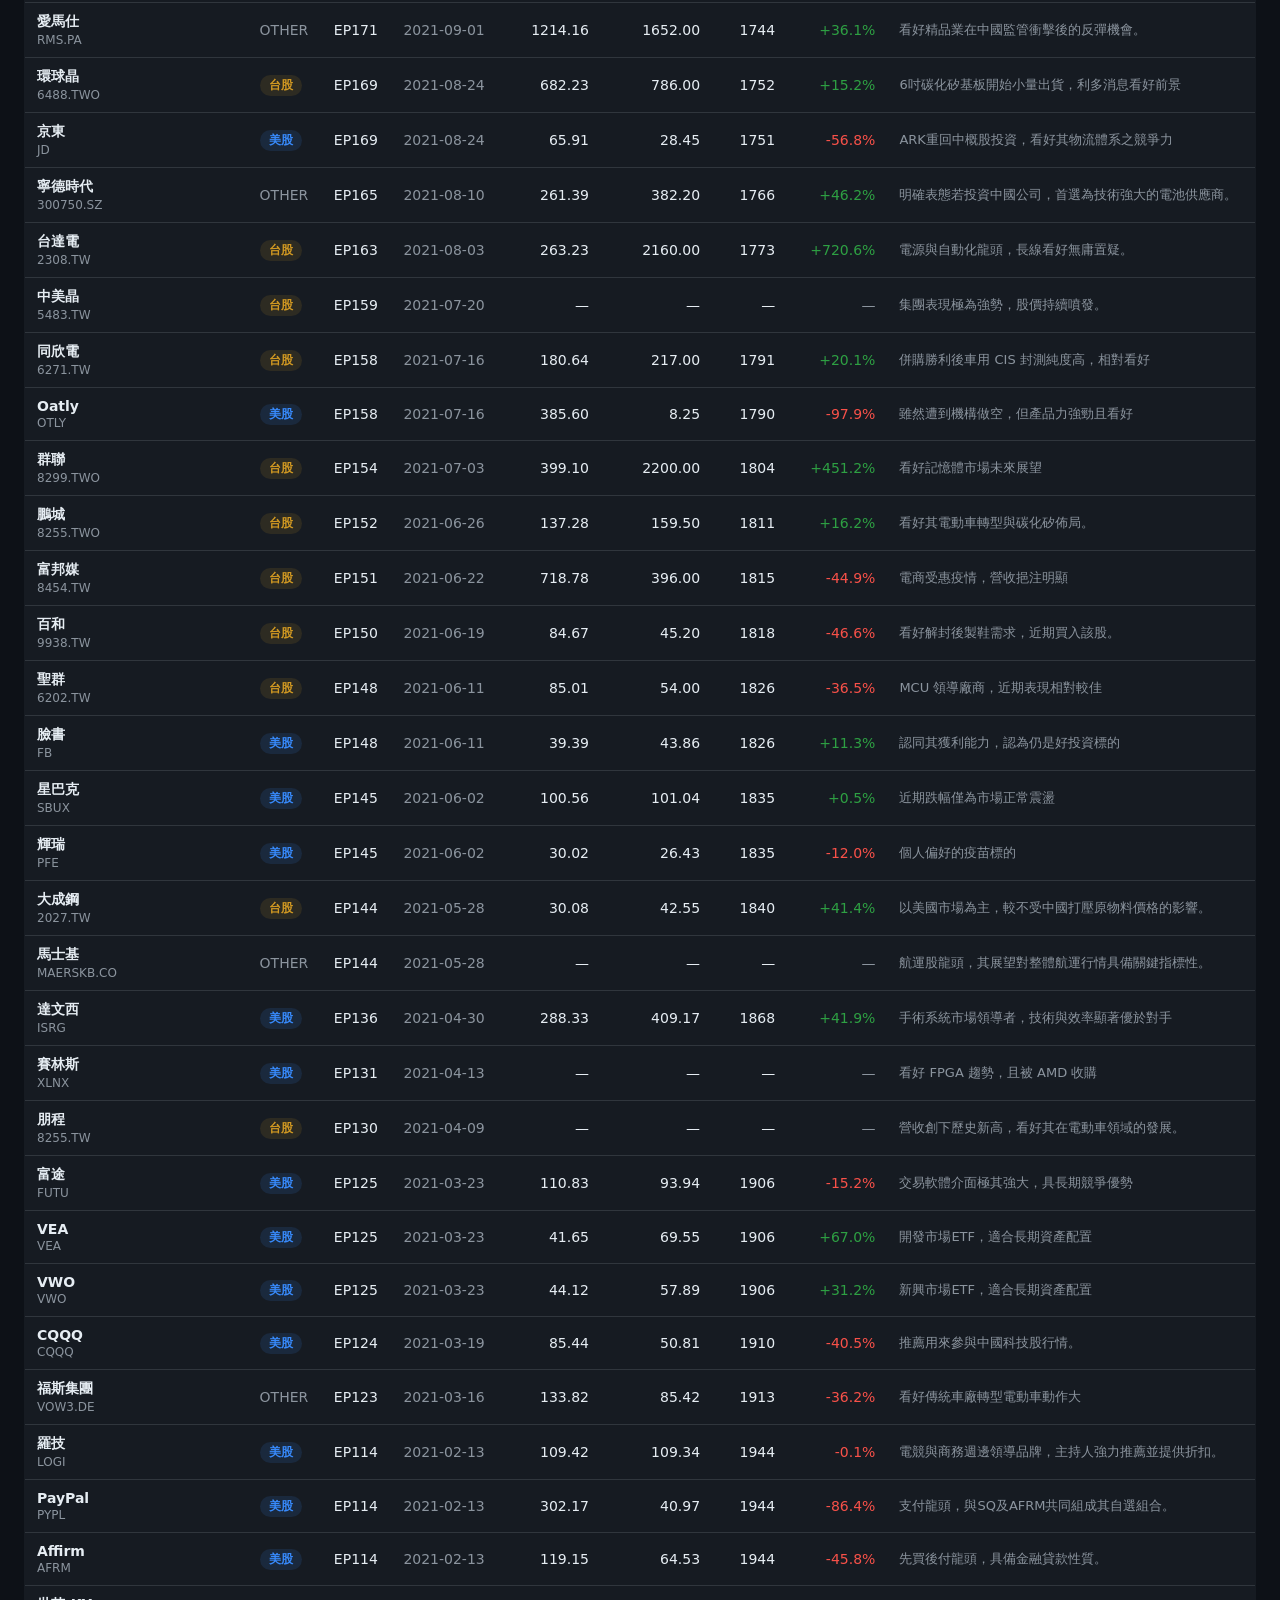
==== commit 4cf7d086: "更新股癌選股資料快照" ====
--- a/positions.html
+++ b/positions.html
@@ -50,13 +50,14 @@
     <td data-label="未實現損益" class="num">${pct(o.unrealized_pct)}</td><td data-label="做多理由" class="summary-cell">${o.summary||''}</td></tr>`).join('');
   h+='</tbody></table></div>'; if(!p.open.length) h+='<div class="empty">沒有持有中的做多倉位。</div>';
 
-  if(p.shorts && p.shorts.length){
-    h+='<h3 style="margin-top:32px">📉 純做空（喊空、之前未做多）</h3>';
-    h+='<div class="table-wrap"><table><thead><tr><th>股票</th><th>市場</th><th>做空集</th><th>日期</th><th class="num">進場價</th><th class="num">現價</th><th class="num">漲跌幅</th><th class="num">跟單盈虧</th><th>理由</th></tr></thead><tbody>';
-    h+=p.shorts.map(s=>`<tr><td data-label="股票"><strong>${s.name}</strong> <span class="muted ticker">${s.ticker}</span></td>
-      <td data-label="市場">${mkt(s.market)}</td><td data-label="做空集">EP${s.ep}</td><td data-label="日期" class="muted">${s.date}</td>
-      <td data-label="進場價" class="num">${num(s.entry_price)}</td><td data-label="現價" class="num">${num(s.last_price)}</td>
-      <td data-label="漲跌幅" class="num">${pct(s.pct_change)}</td><td data-label="跟單盈虧" class="num">${pct(s.signal_ret)}</td>
+  if(p.avoided && p.avoided.length){
+    h+='<h3 style="margin-top:32px">🚫 看壞／避開（喊賣但之前未持有 — 不放空，僅記錄後續表現）</h3>';
+    h+='<p class="muted" style="margin-top:-6px">股癌不做空。僅記錄他喊賣/看壞後該標的漲跌，後續跌＝有先見之明。</p>';
+    h+='<div class="table-wrap"><table><thead><tr><th>股票</th><th>市場</th><th>喊賣集</th><th>日期</th><th class="num">當時價</th><th class="num">現價</th><th class="num">喊賣後漲跌</th><th>理由</th></tr></thead><tbody>';
+    h+=p.avoided.map(s=>`<tr><td data-label="股票"><strong>${s.name}</strong> <span class="muted ticker">${s.ticker}</span></td>
+      <td data-label="市場">${mkt(s.market)}</td><td data-label="喊賣集">EP${s.ep}</td><td data-label="日期" class="muted">${s.date}</td>
+      <td data-label="當時價" class="num">${num(s.ref_price)}</td><td data-label="現價" class="num">${num(s.last_price)}</td>
+      <td data-label="喊賣後漲跌" class="num">${pct(s.since_pct)}</td>
       <td data-label="理由" class="summary-cell">${s.summary||''}</td></tr>`).join('');
     h+='</tbody></table></div>';
   }
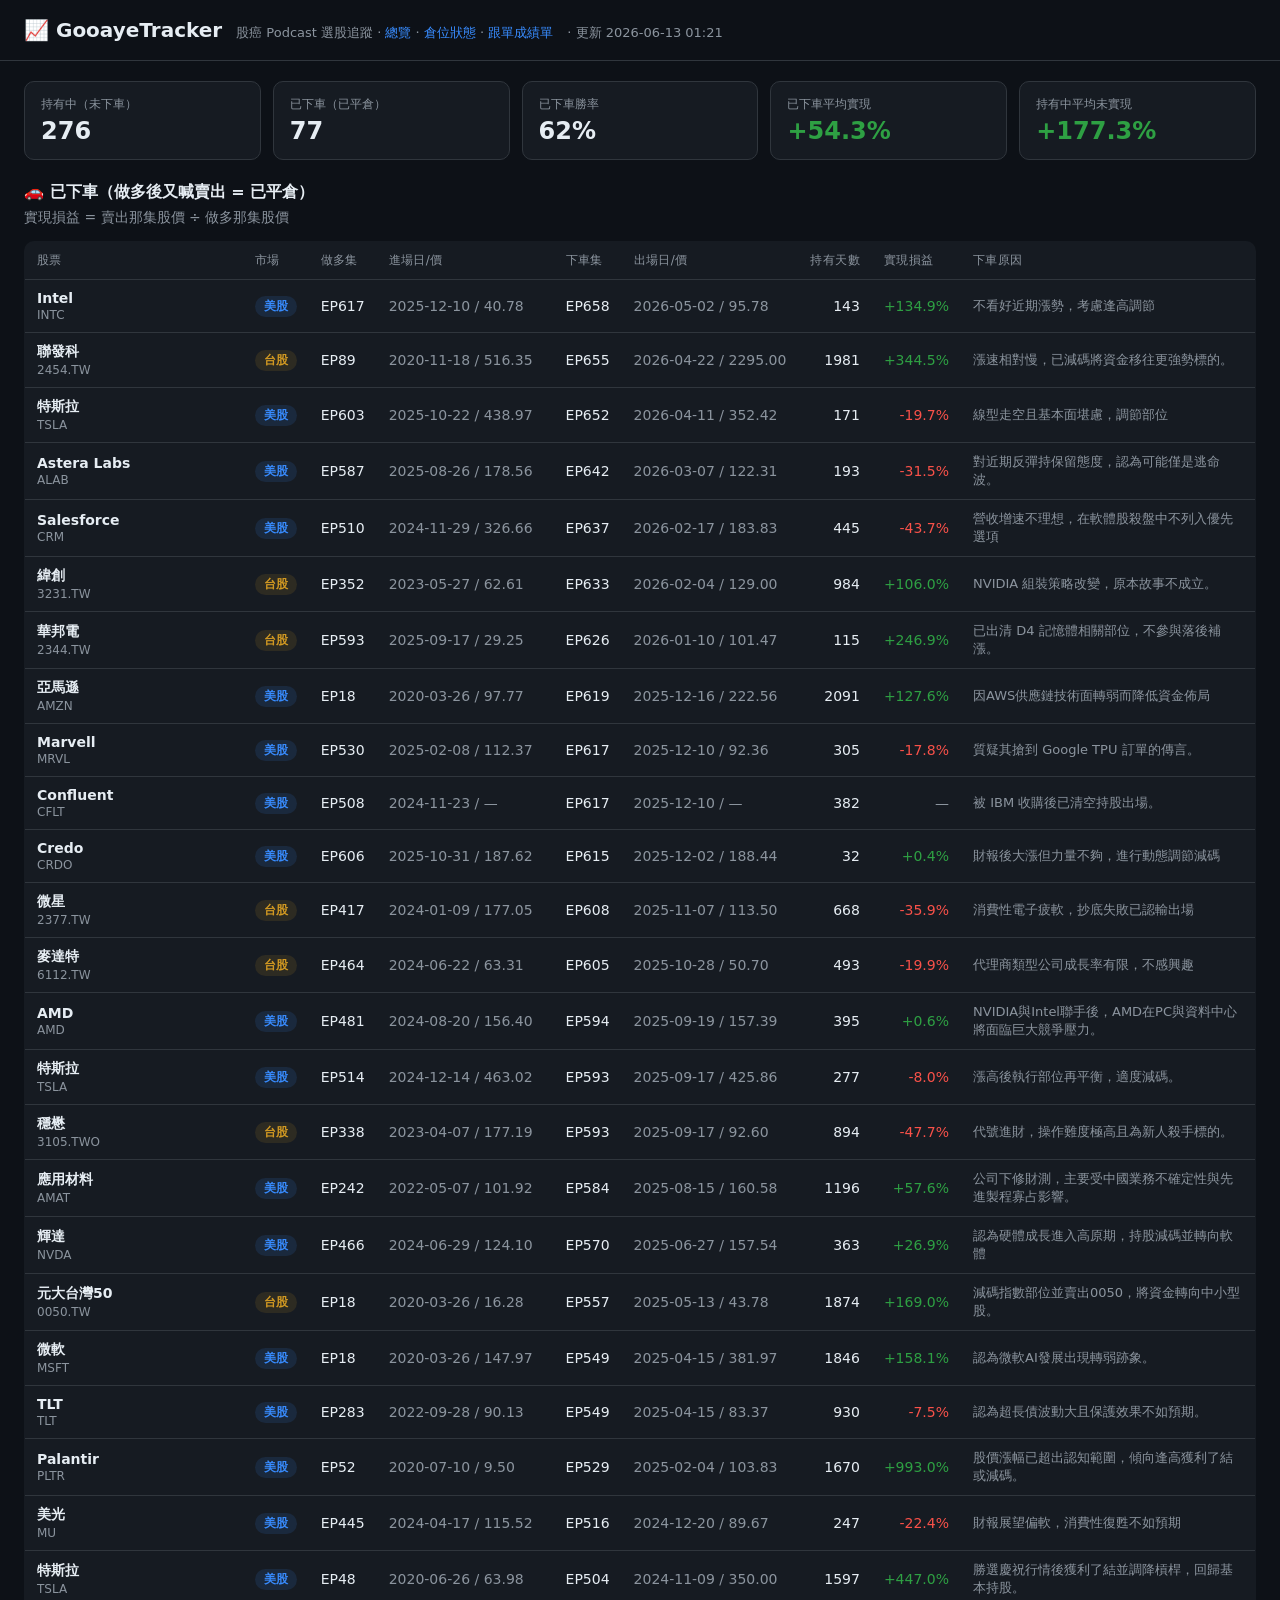
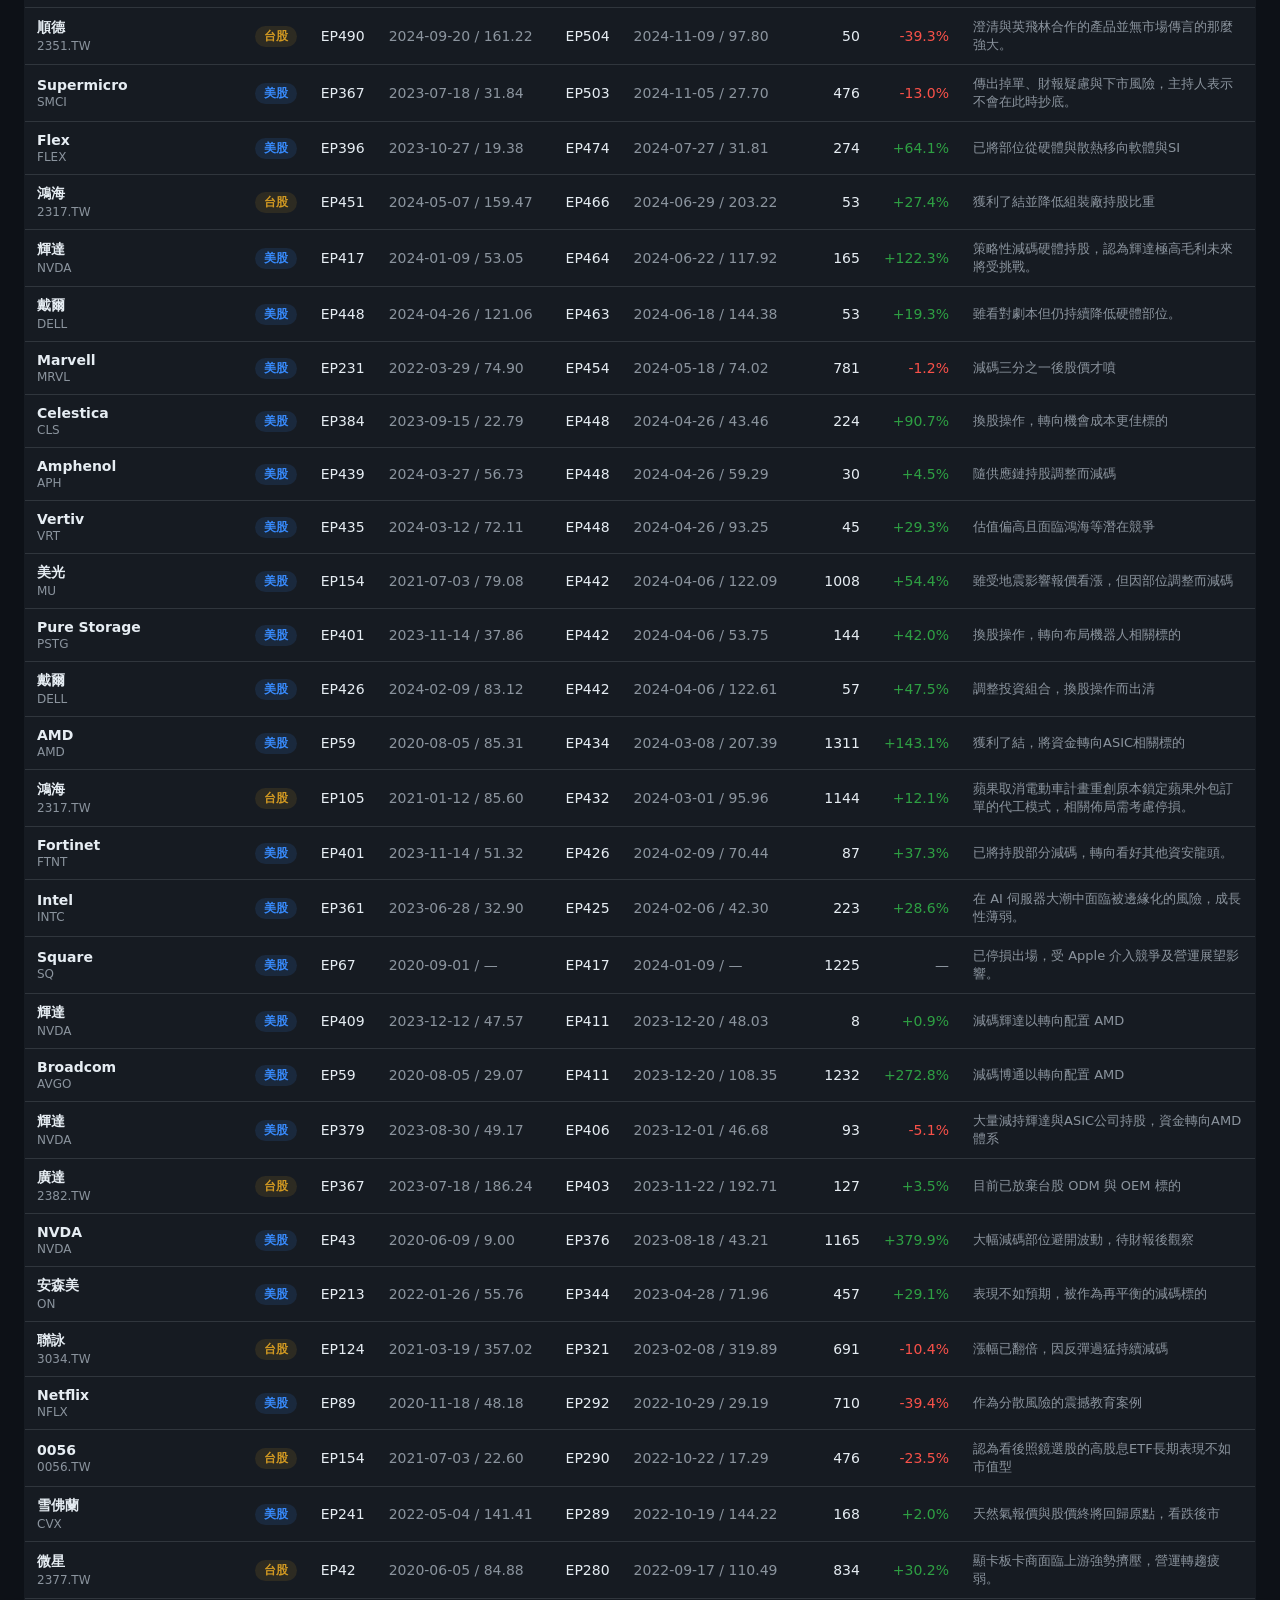
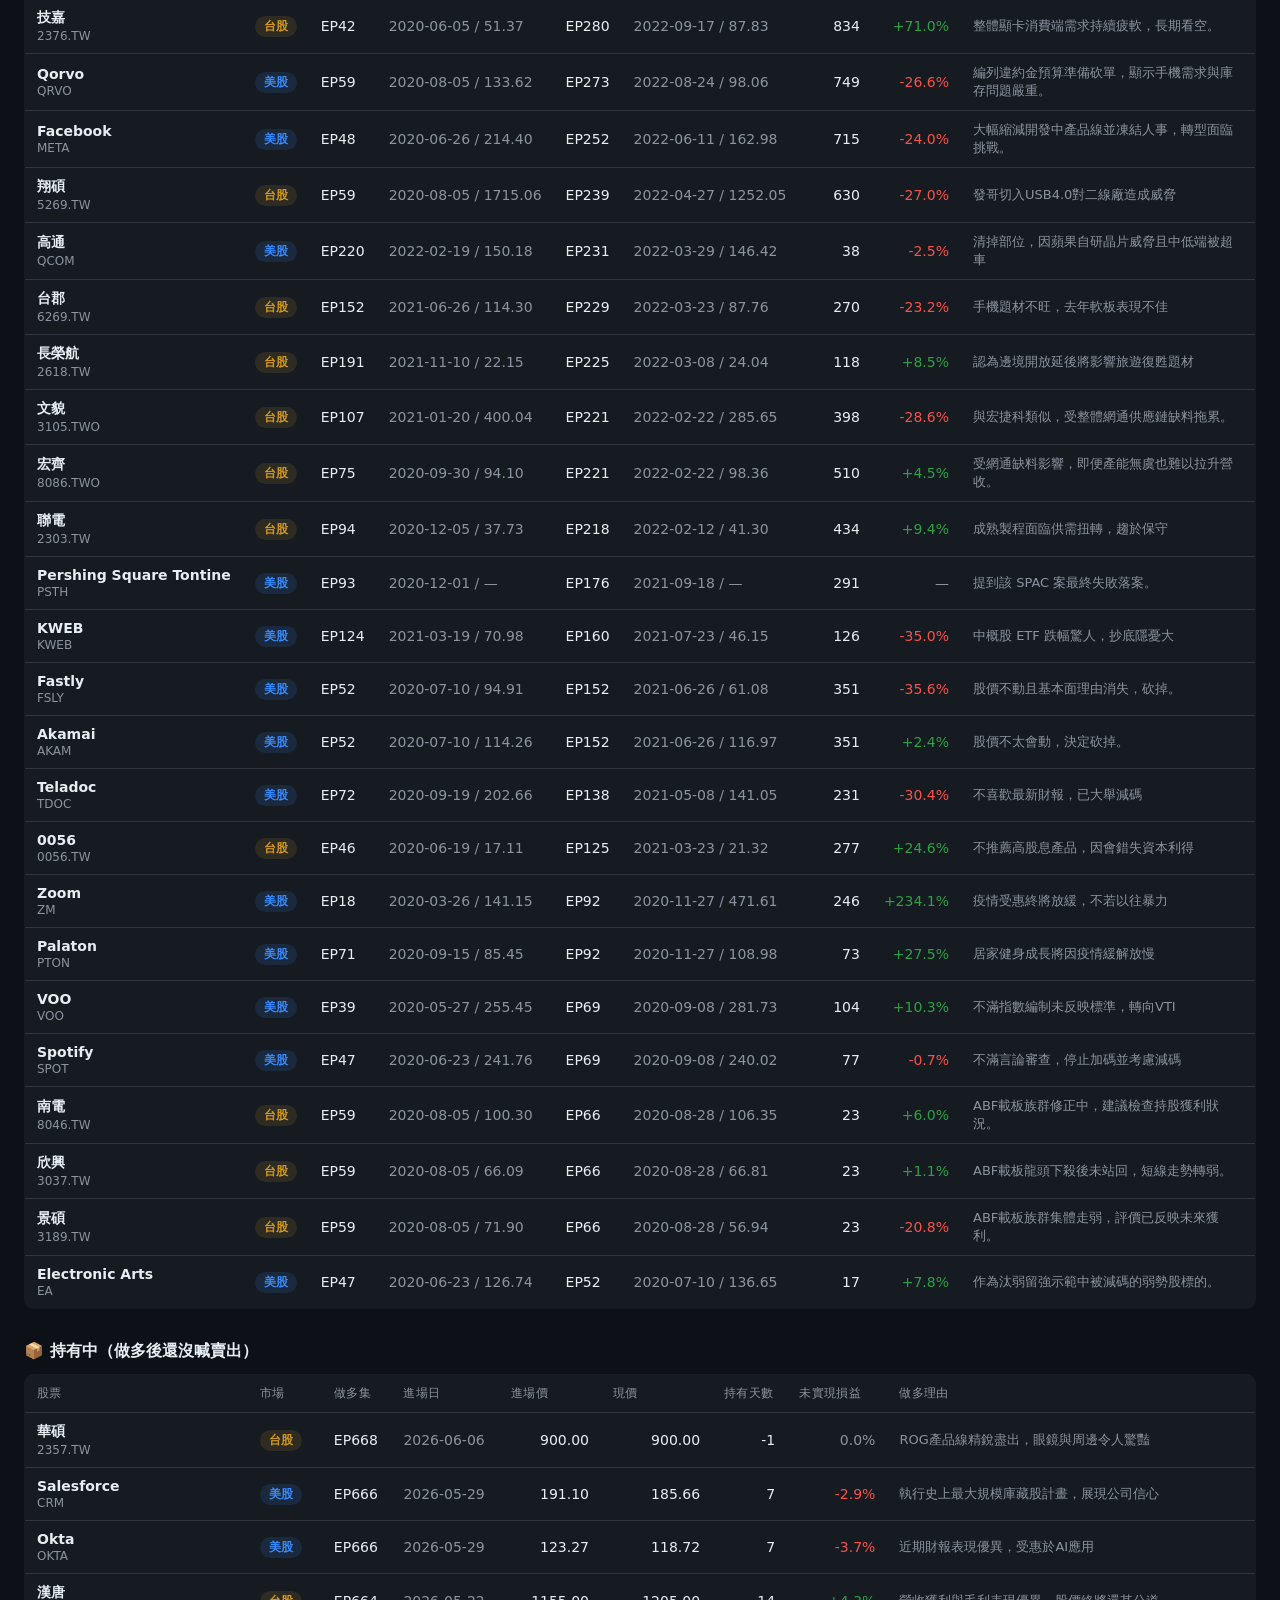
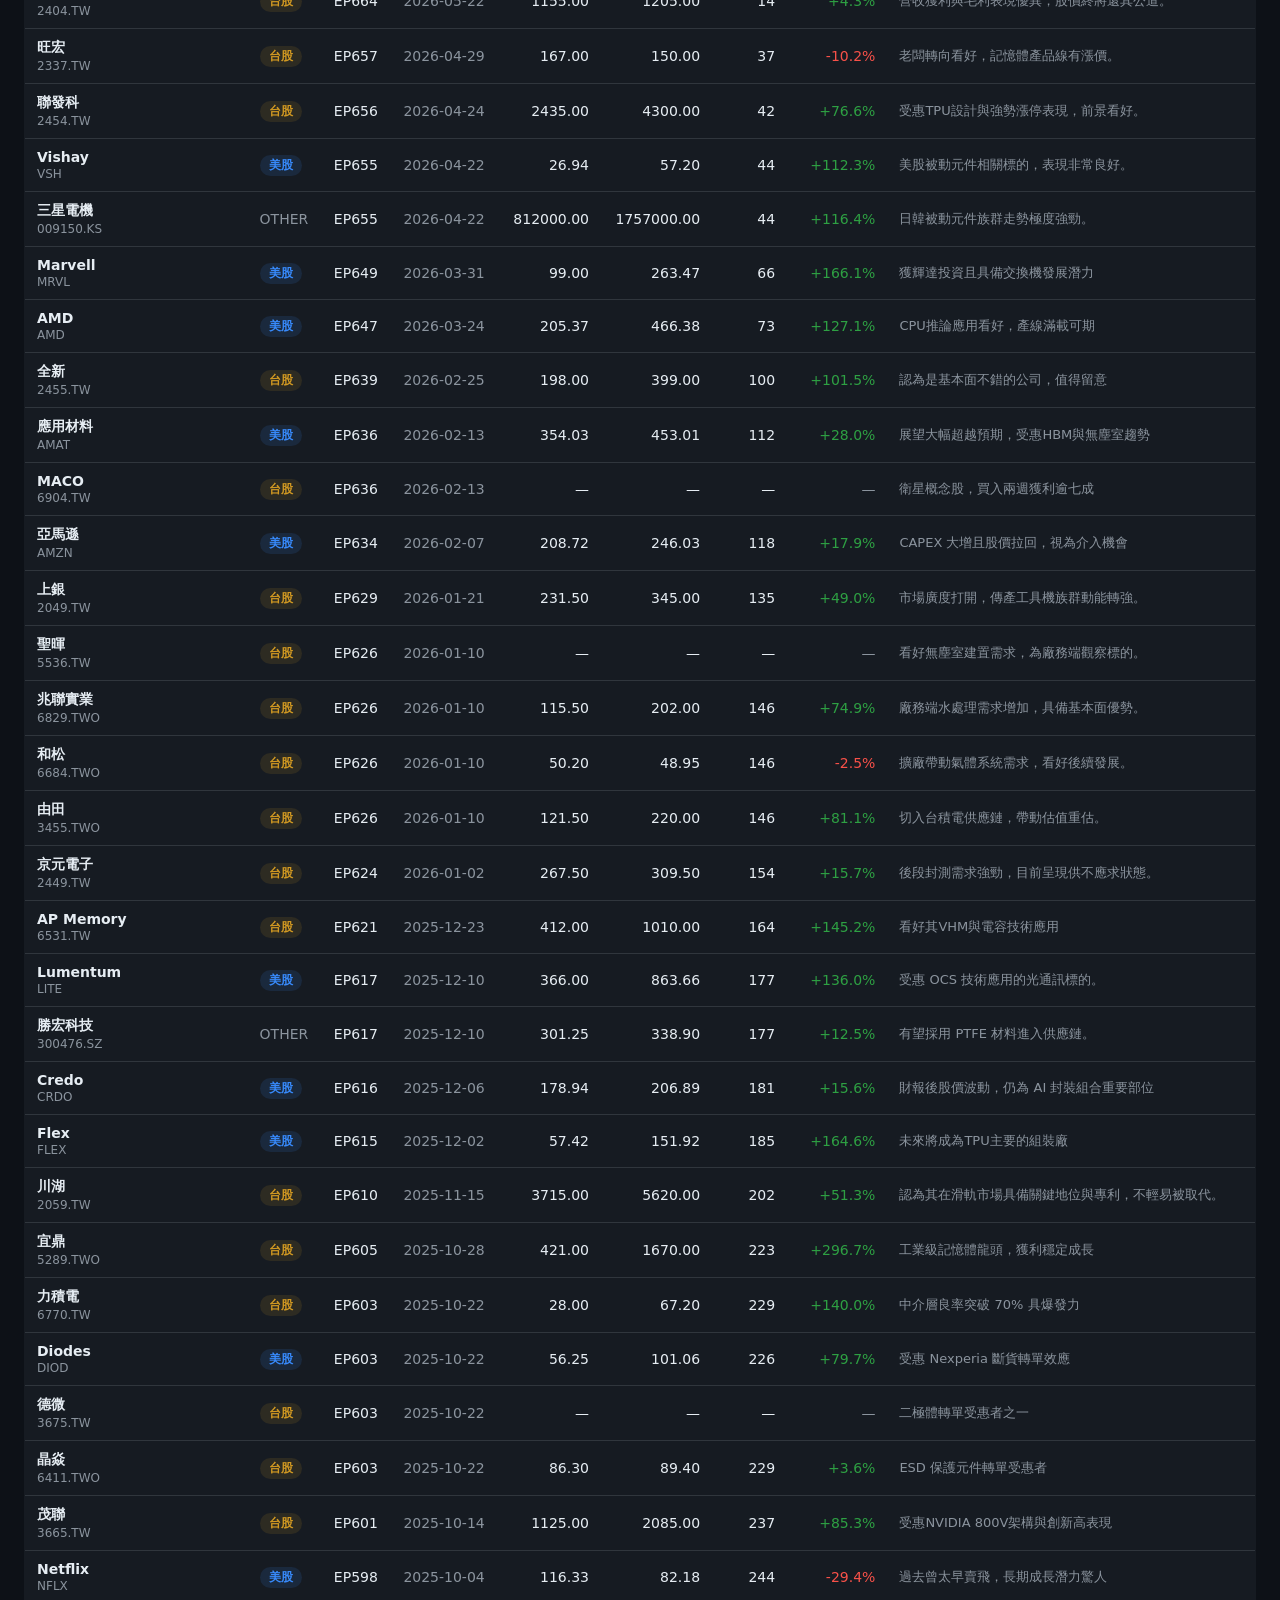
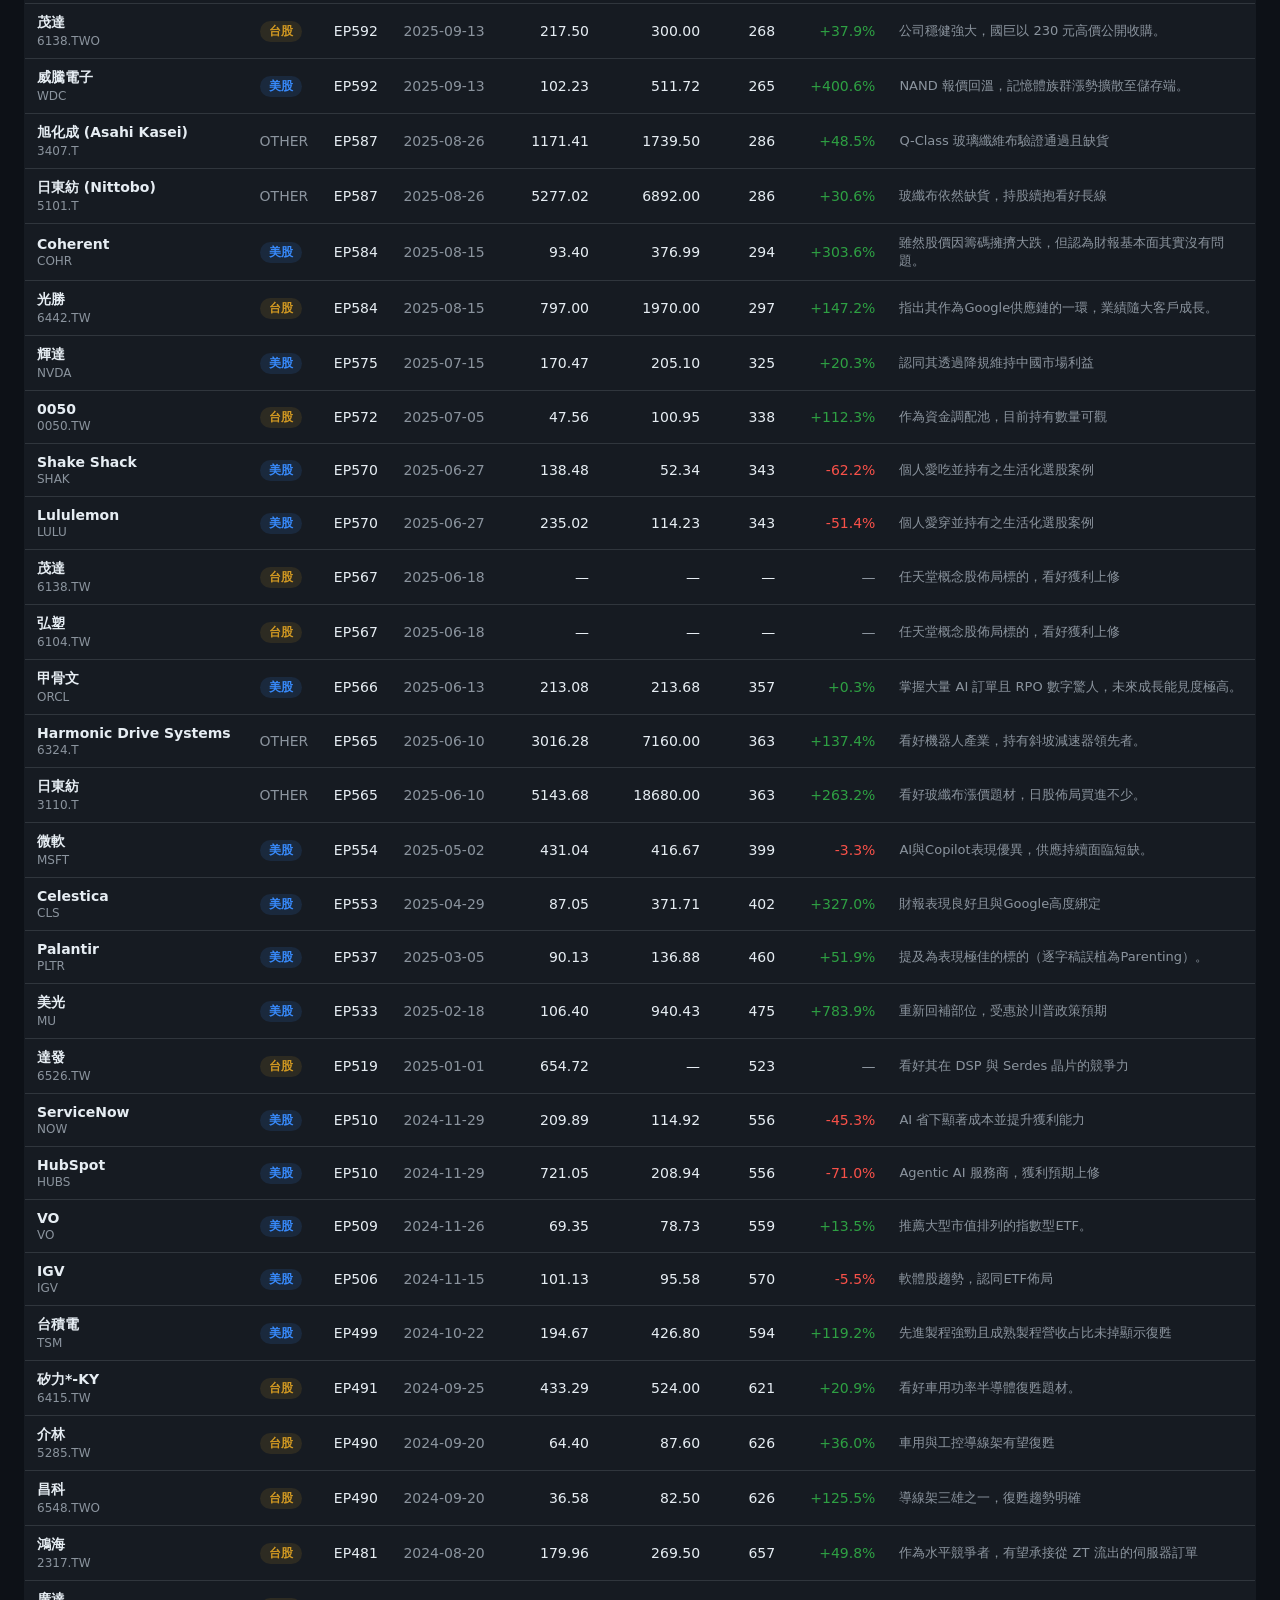
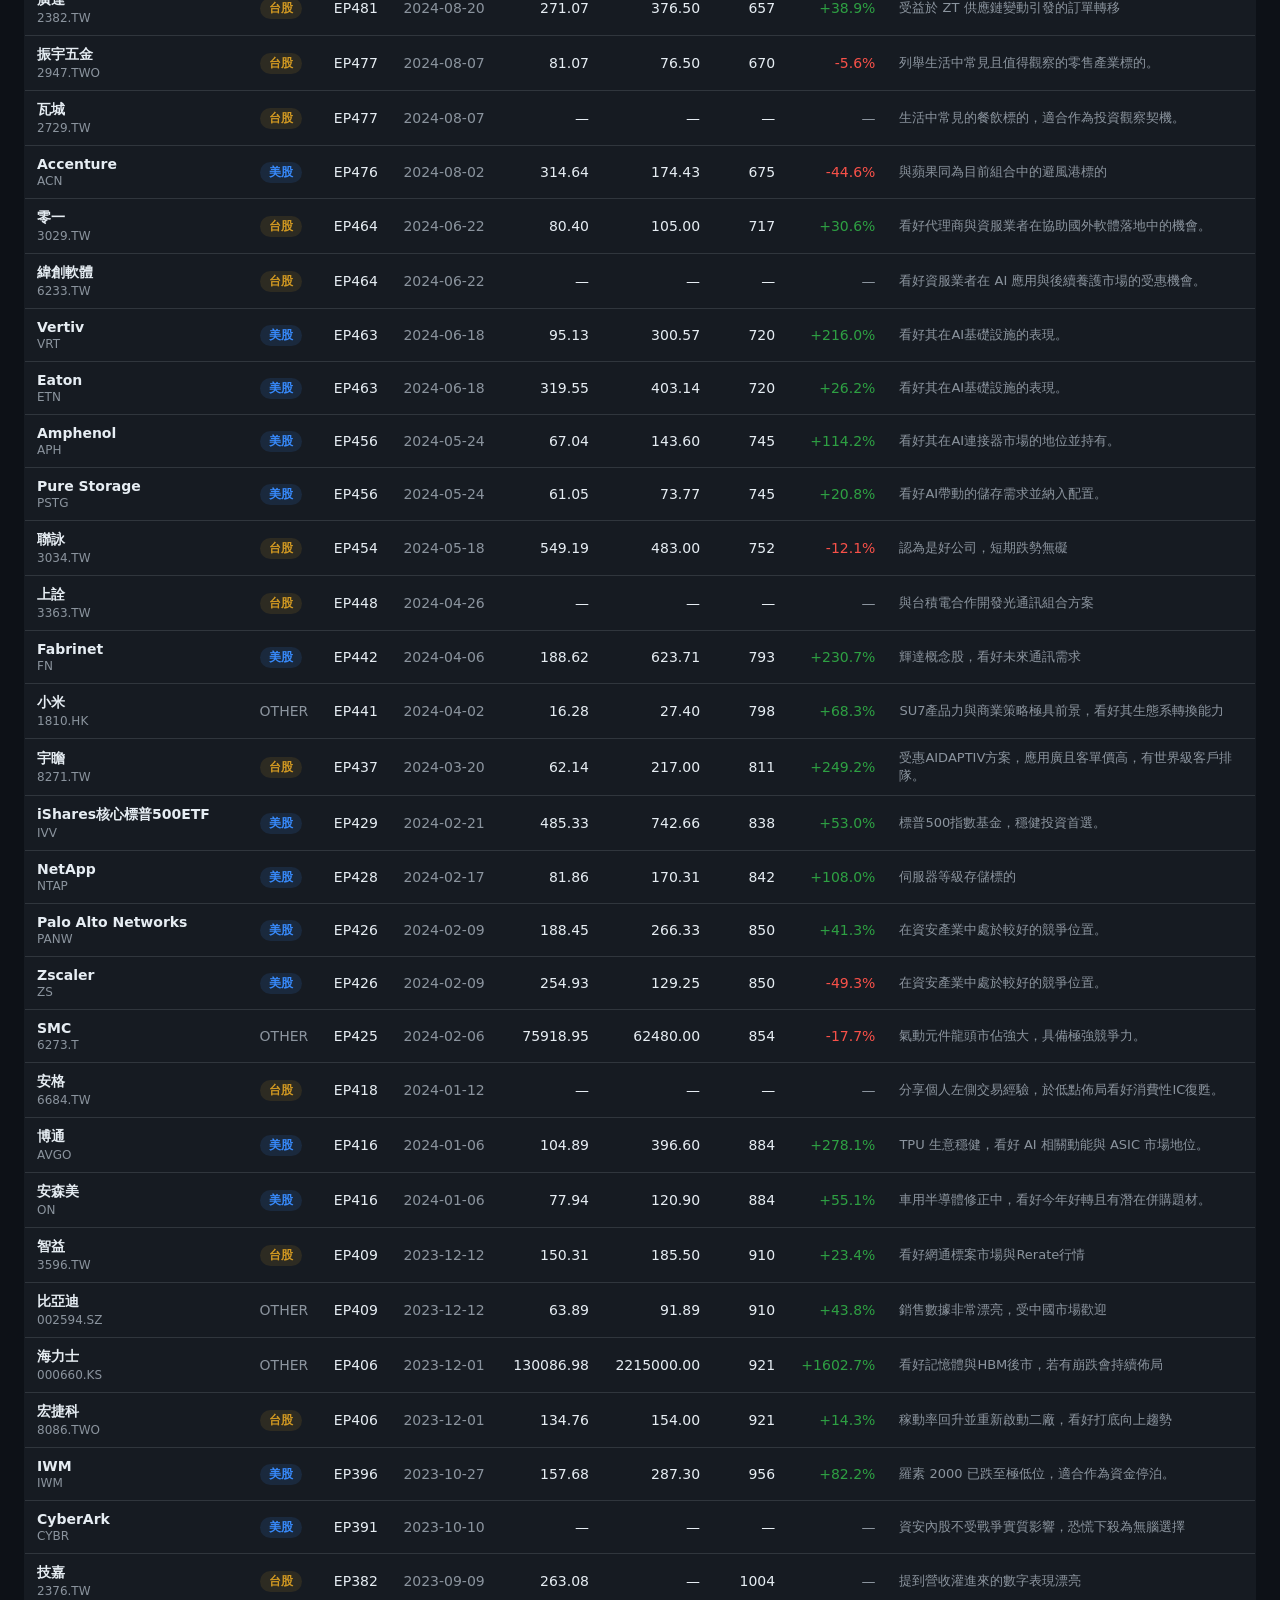
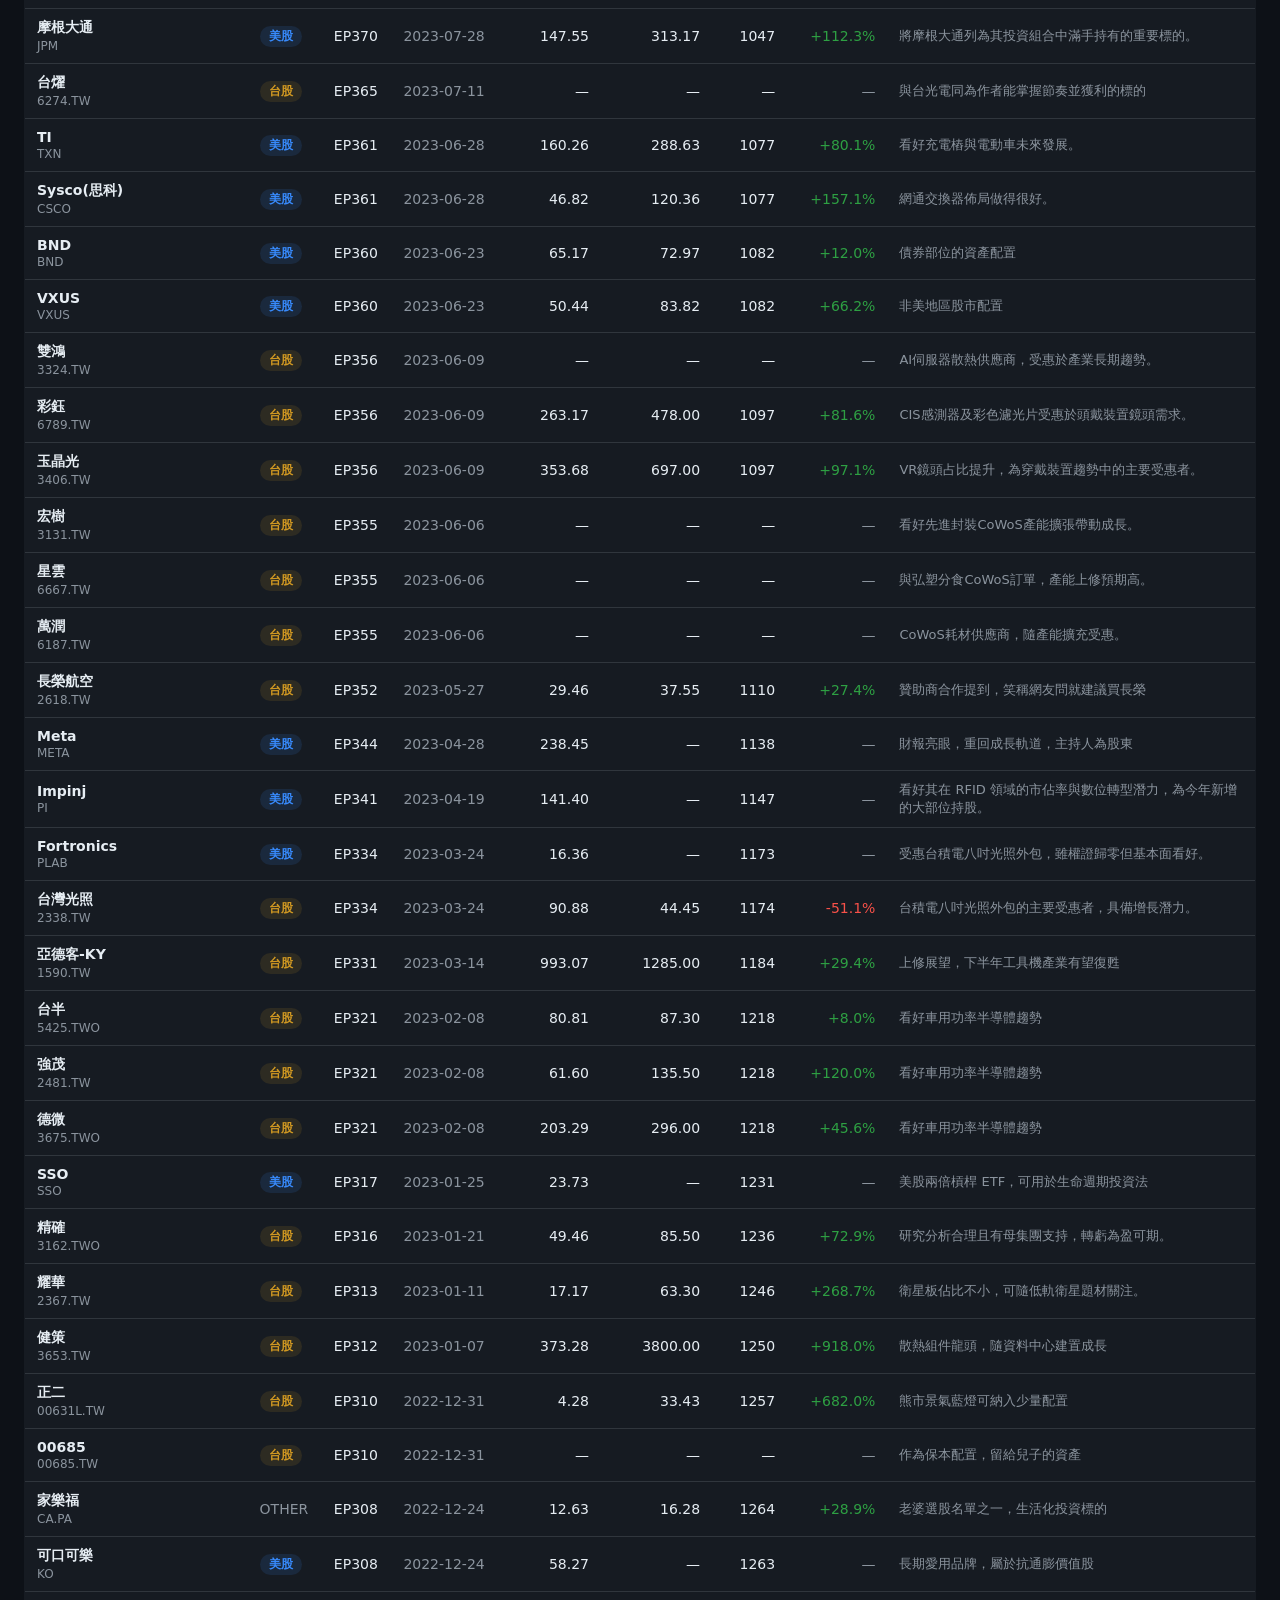
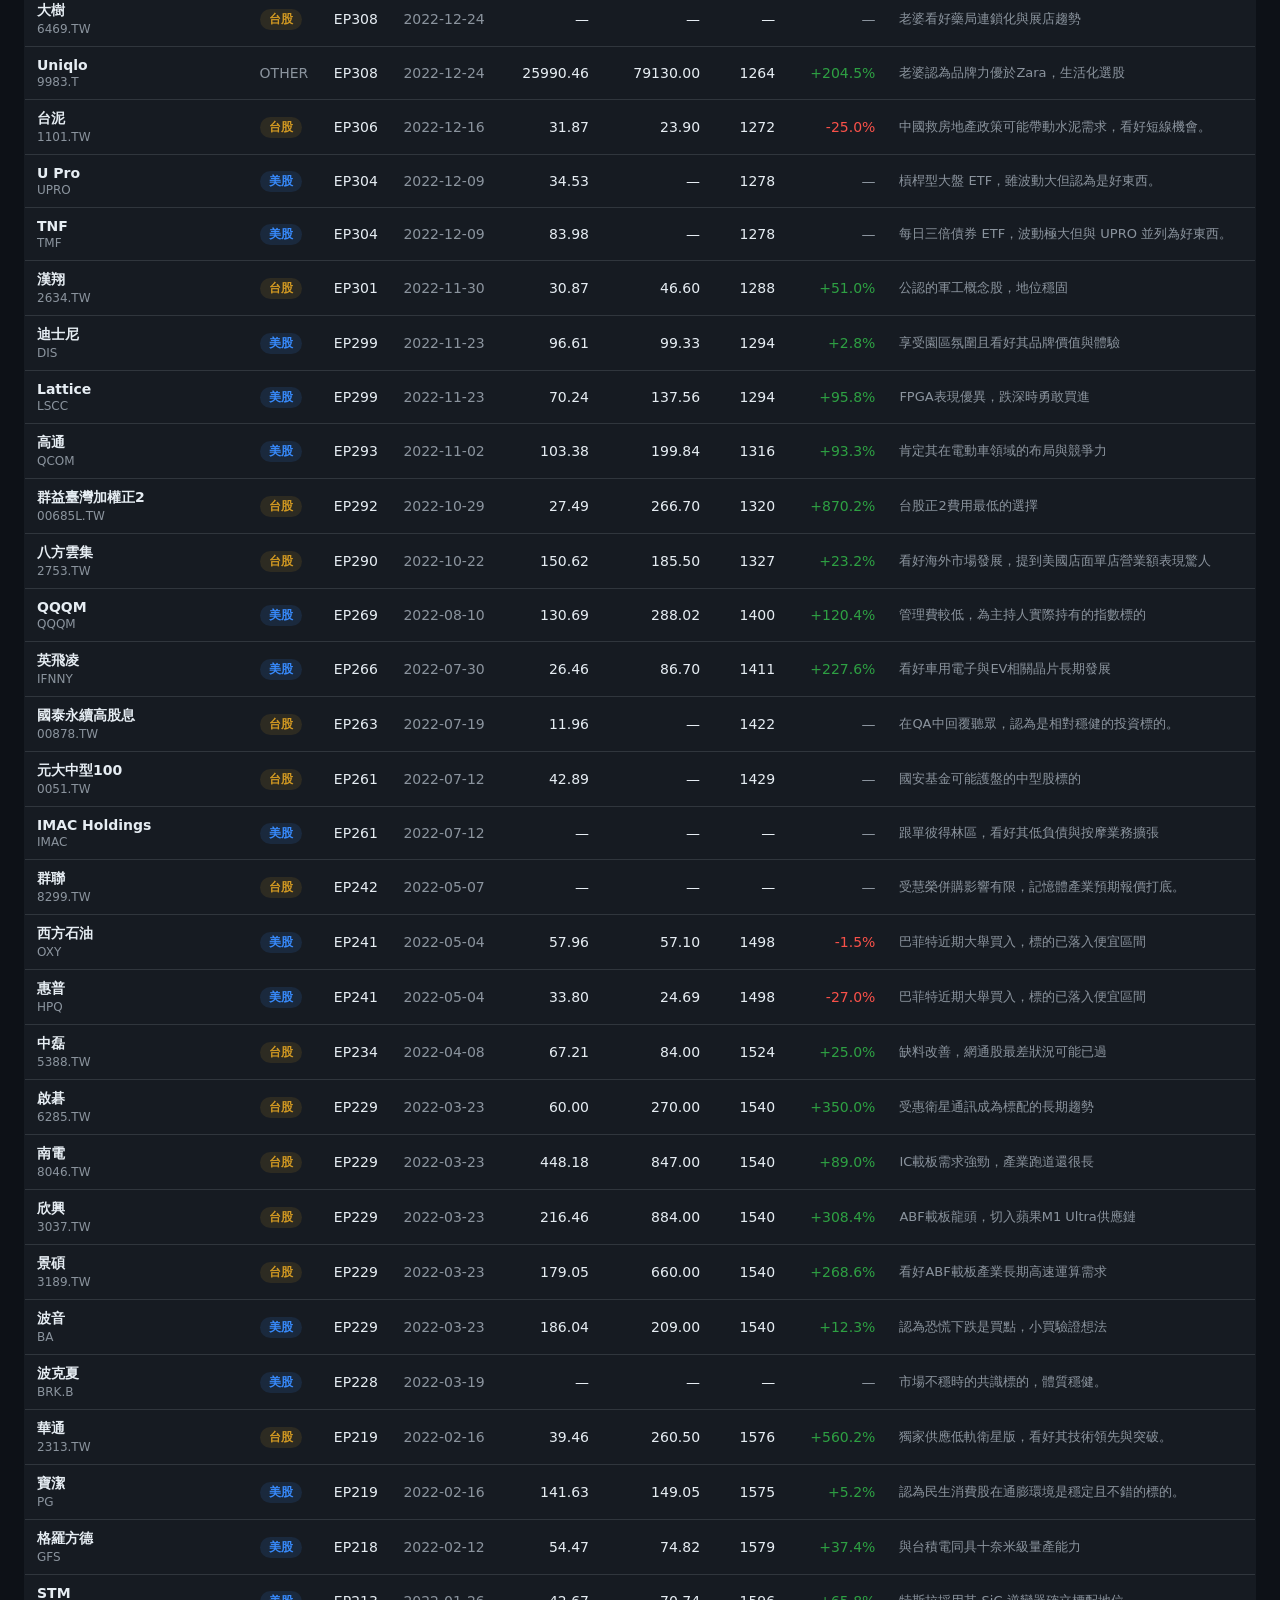
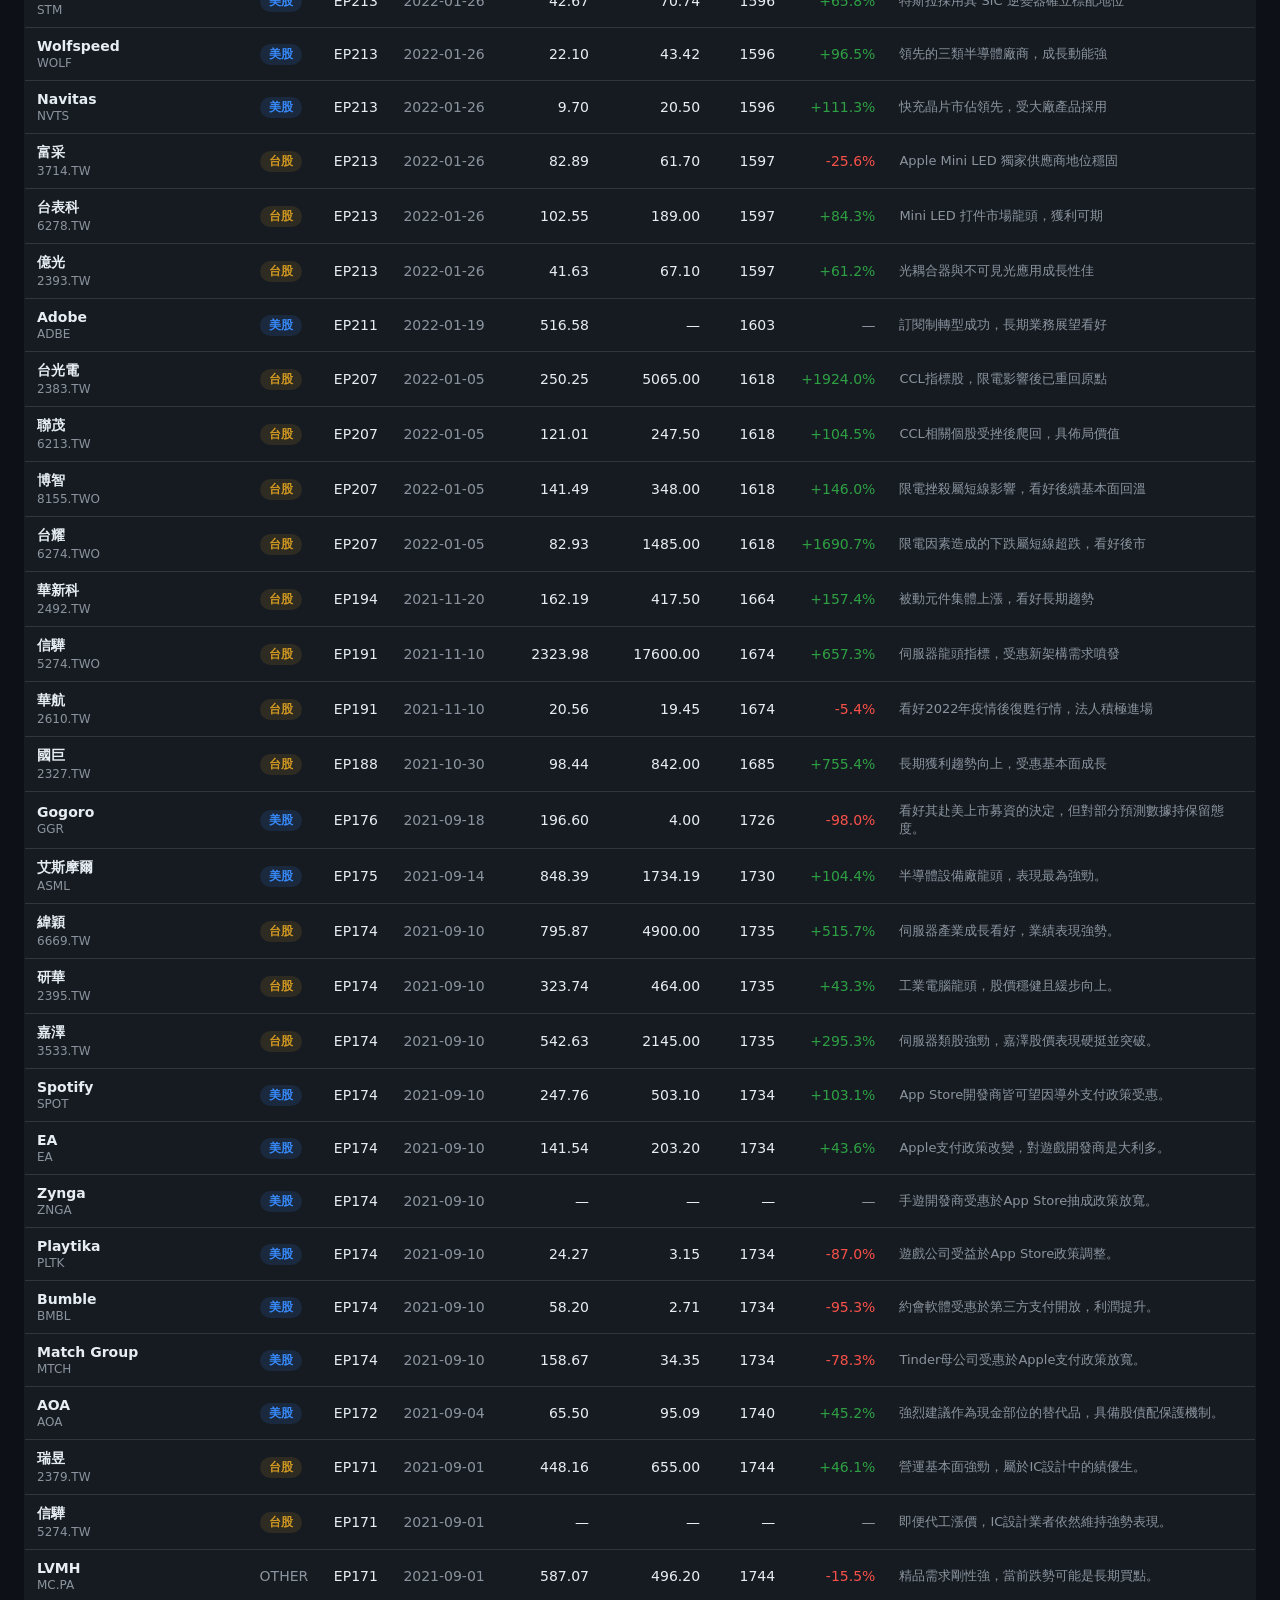
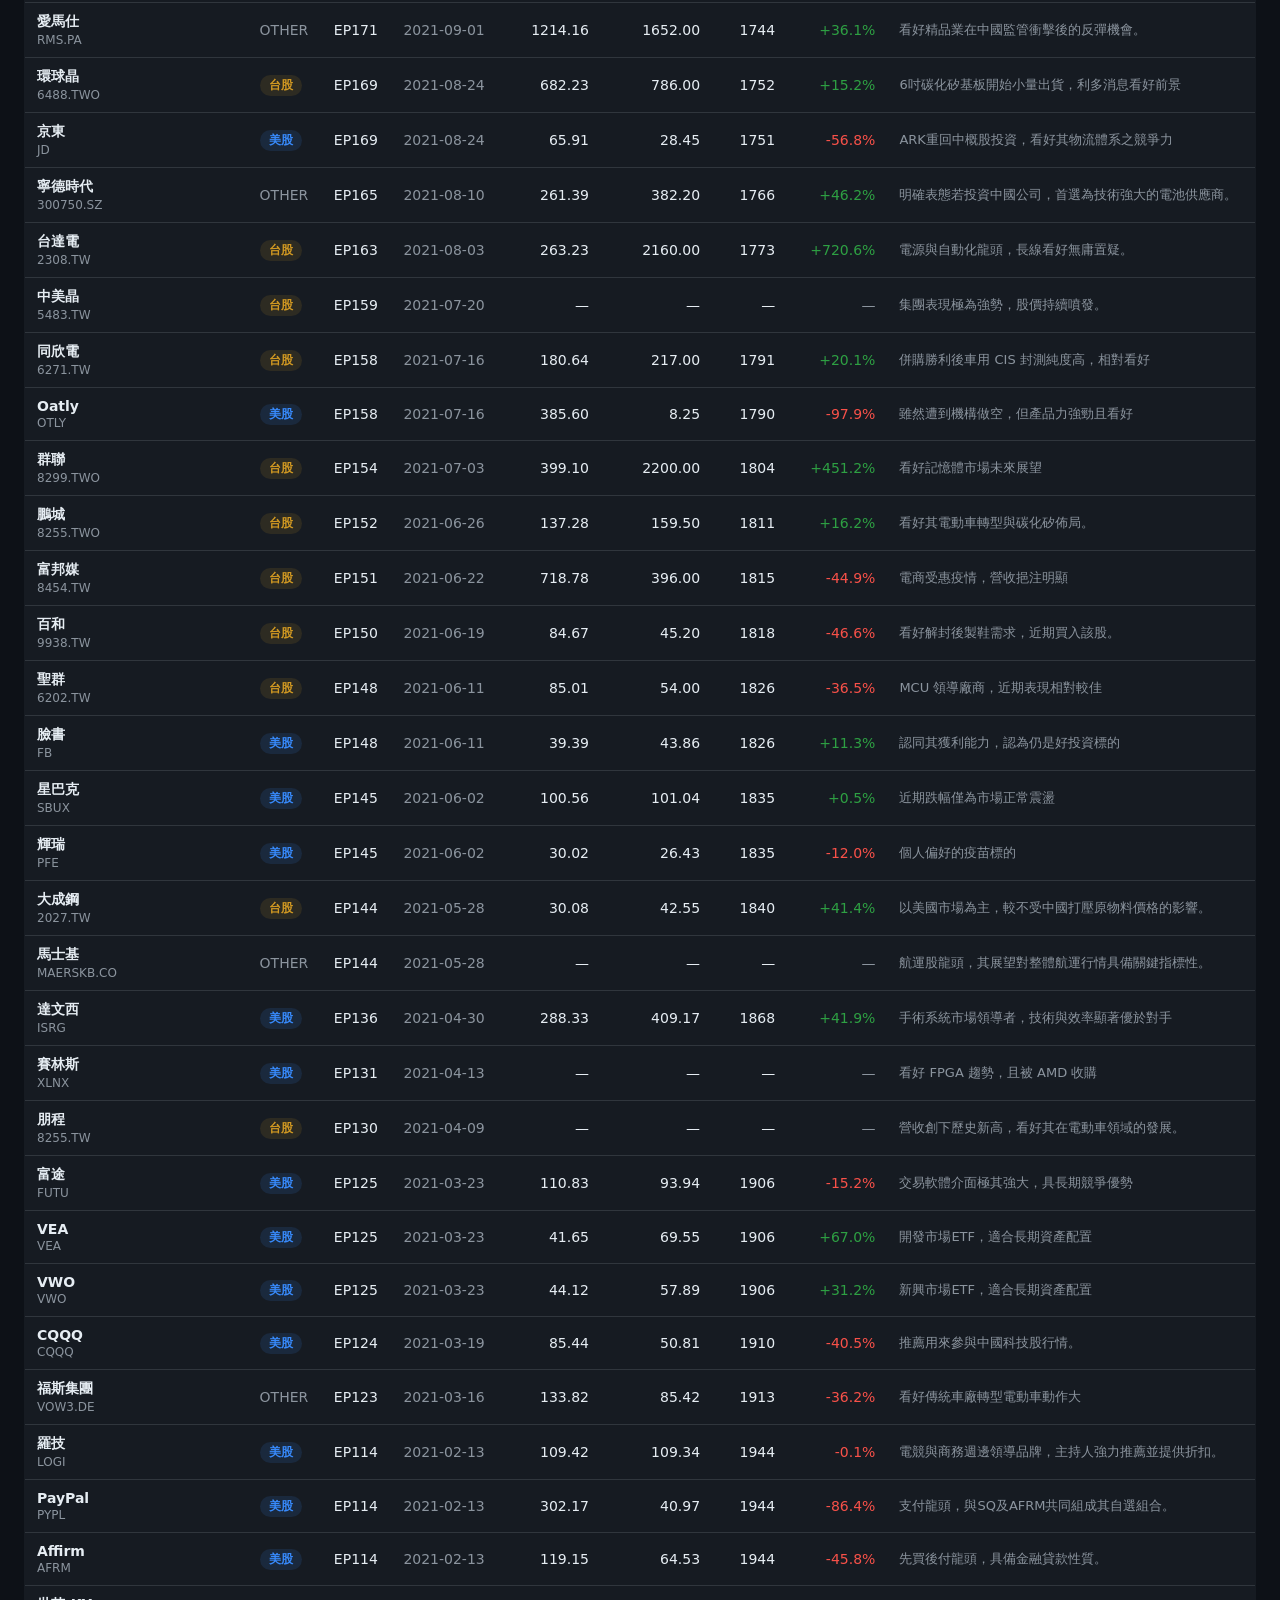
==== commit d9851b51: "更新股癌選股資料快照" ====
--- a/positions.html
+++ b/positions.html
@@ -4,7 +4,7 @@
 </head><body>
 <header>
   <h1>📈 GooayeTracker</h1>
-  <span class="sub">股癌 Podcast 選股追蹤 · <a href="index.html">總覽</a> · <a href="positions.html">倉位狀態</a></span>
+  <span class="sub">股癌 Podcast 選股追蹤 · <a href="index.html">總覽</a> · <a href="positions.html">倉位狀態</a> · <a href="strategy.html">跟單成績單</a></span>
   <span class="sub muted" id="meta"></span>
 </header>
 <div class="wrap">
--- a/style.css
+++ b/style.css
@@ -96,3 +96,11 @@
   td.summary-cell::before { flex: none; margin-bottom: 2px; }
   .conf-bar { width: 80px; }
 }
+
+/* 跟單成績單 note-box */
+.note-box { background: var(--panel); border: 1px solid var(--border);
+  border-left: 3px solid var(--blue); border-radius: 8px;
+  padding: 14px 18px; margin: 14px 0; }
+.note-box strong { font-size: 15px; }
+.note-box p { margin: 8px 0 0; font-size: 14px; line-height: 1.6; }
+.note-box .muted { font-size: 12px; }
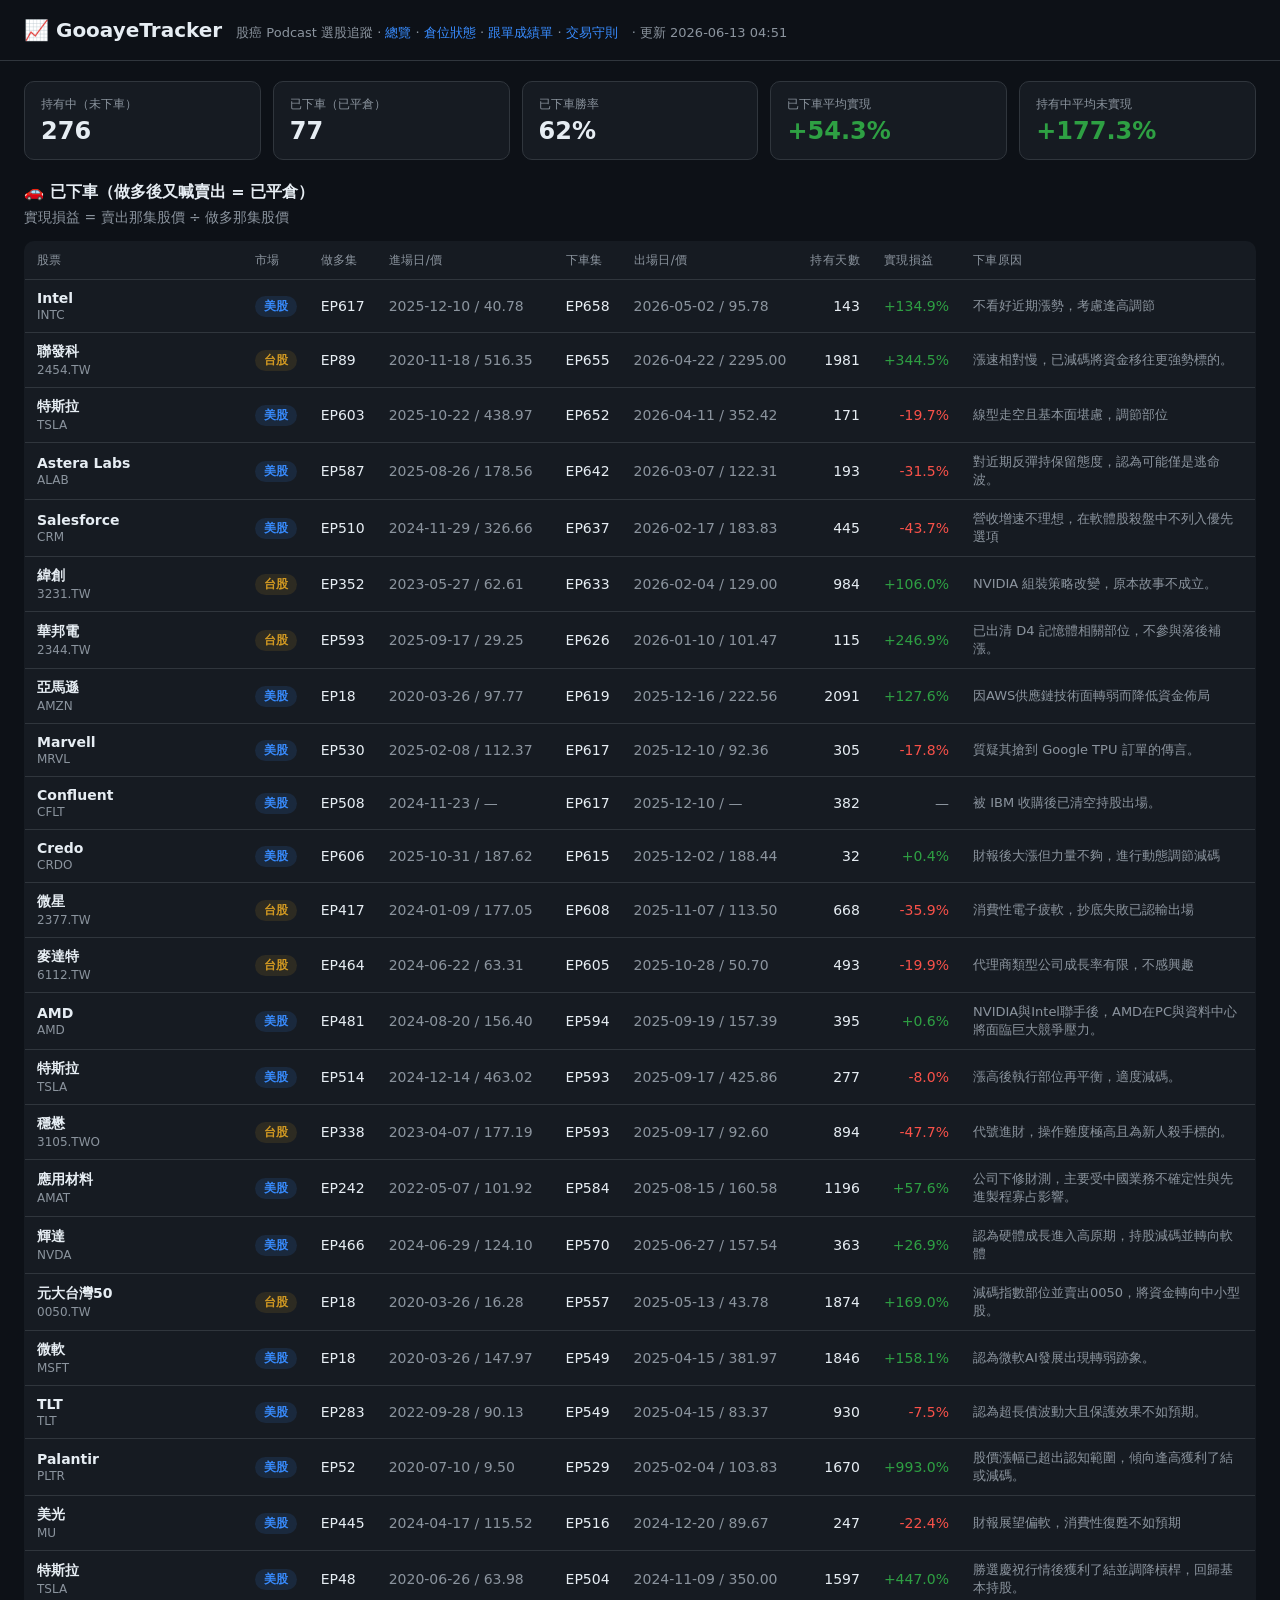
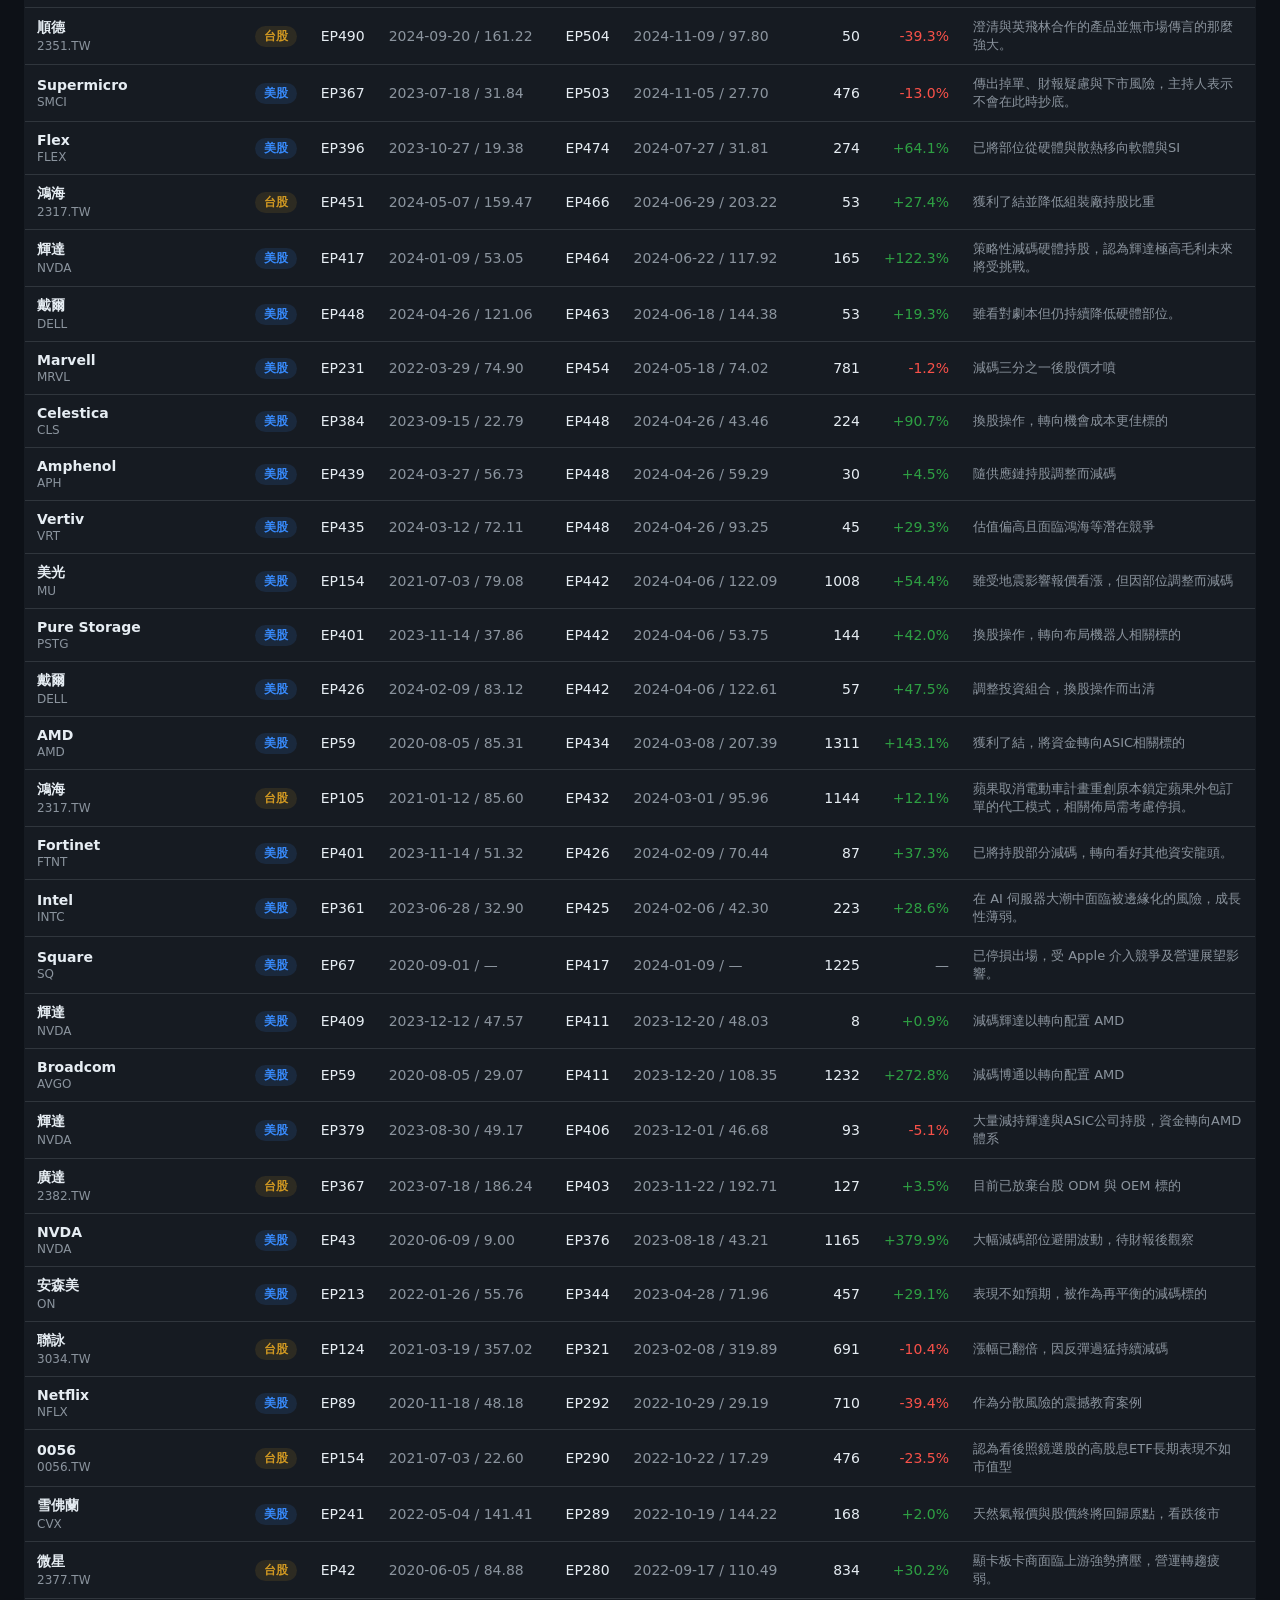
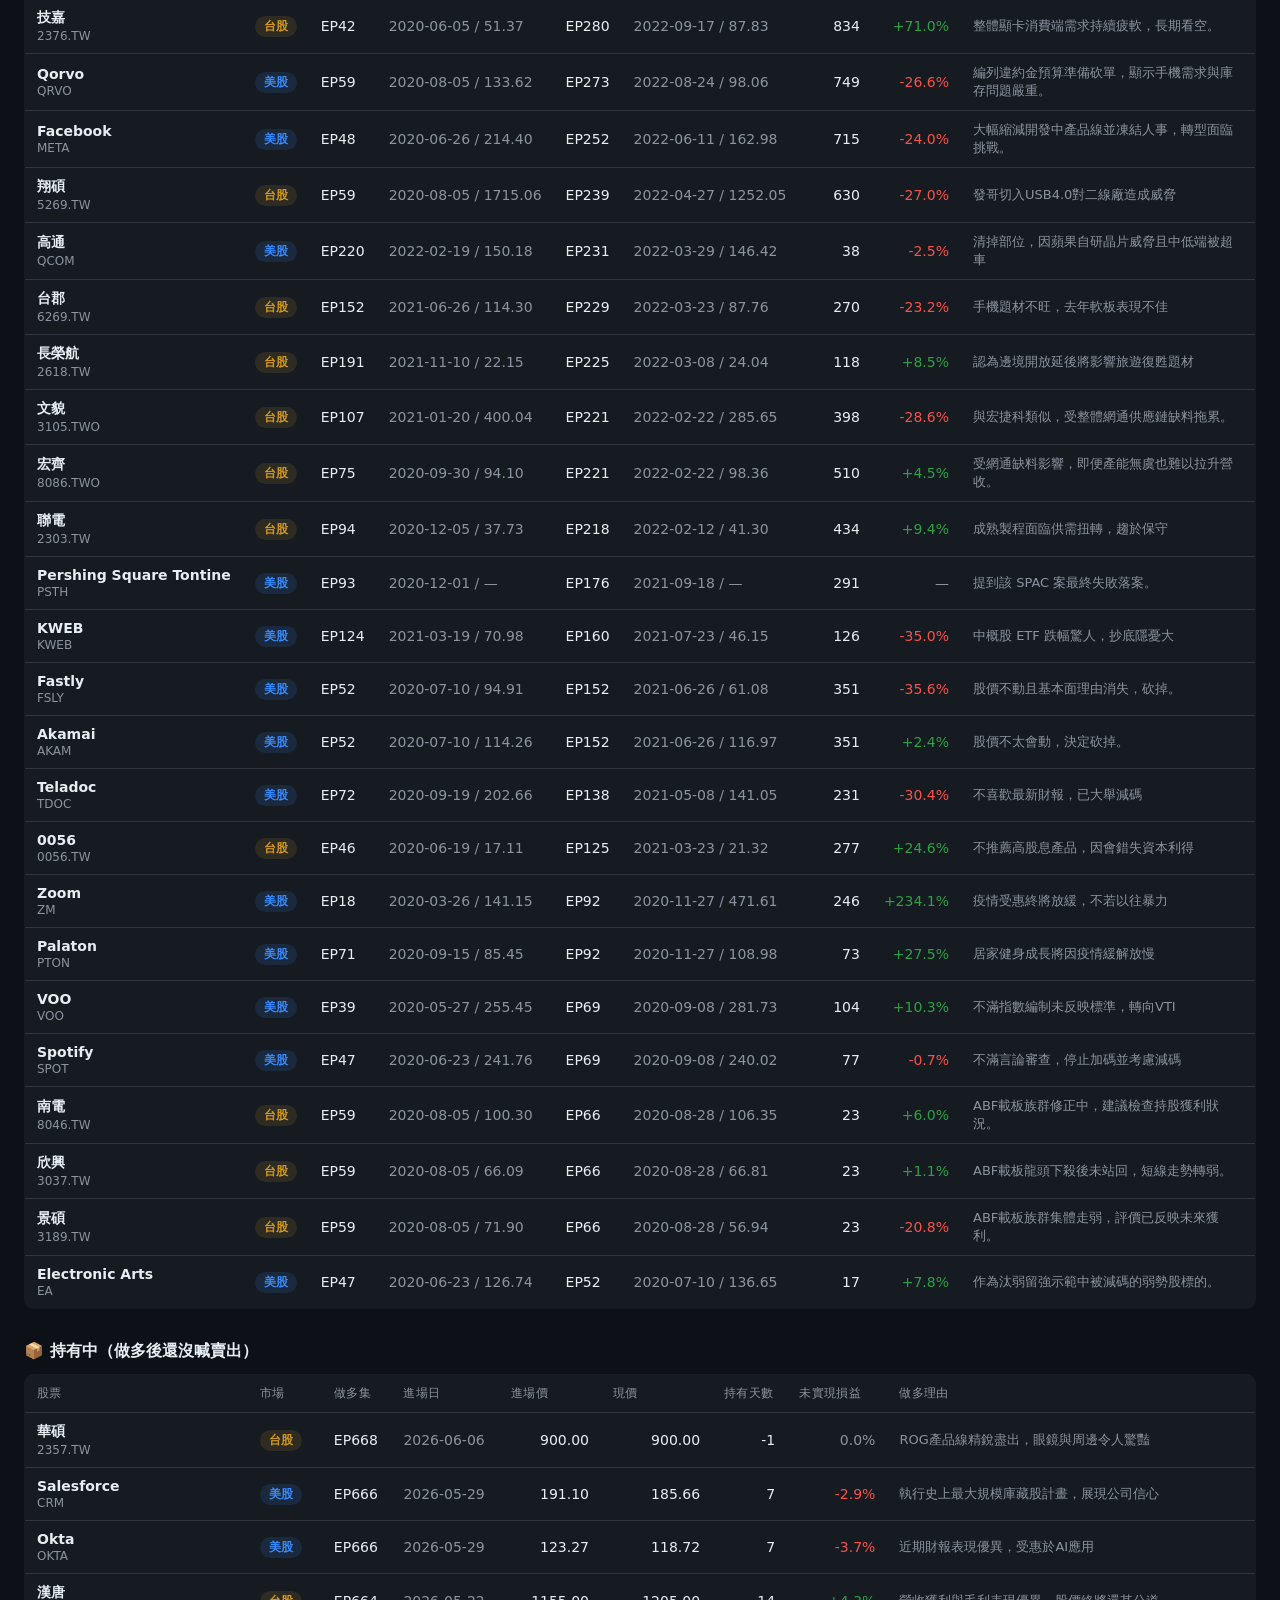
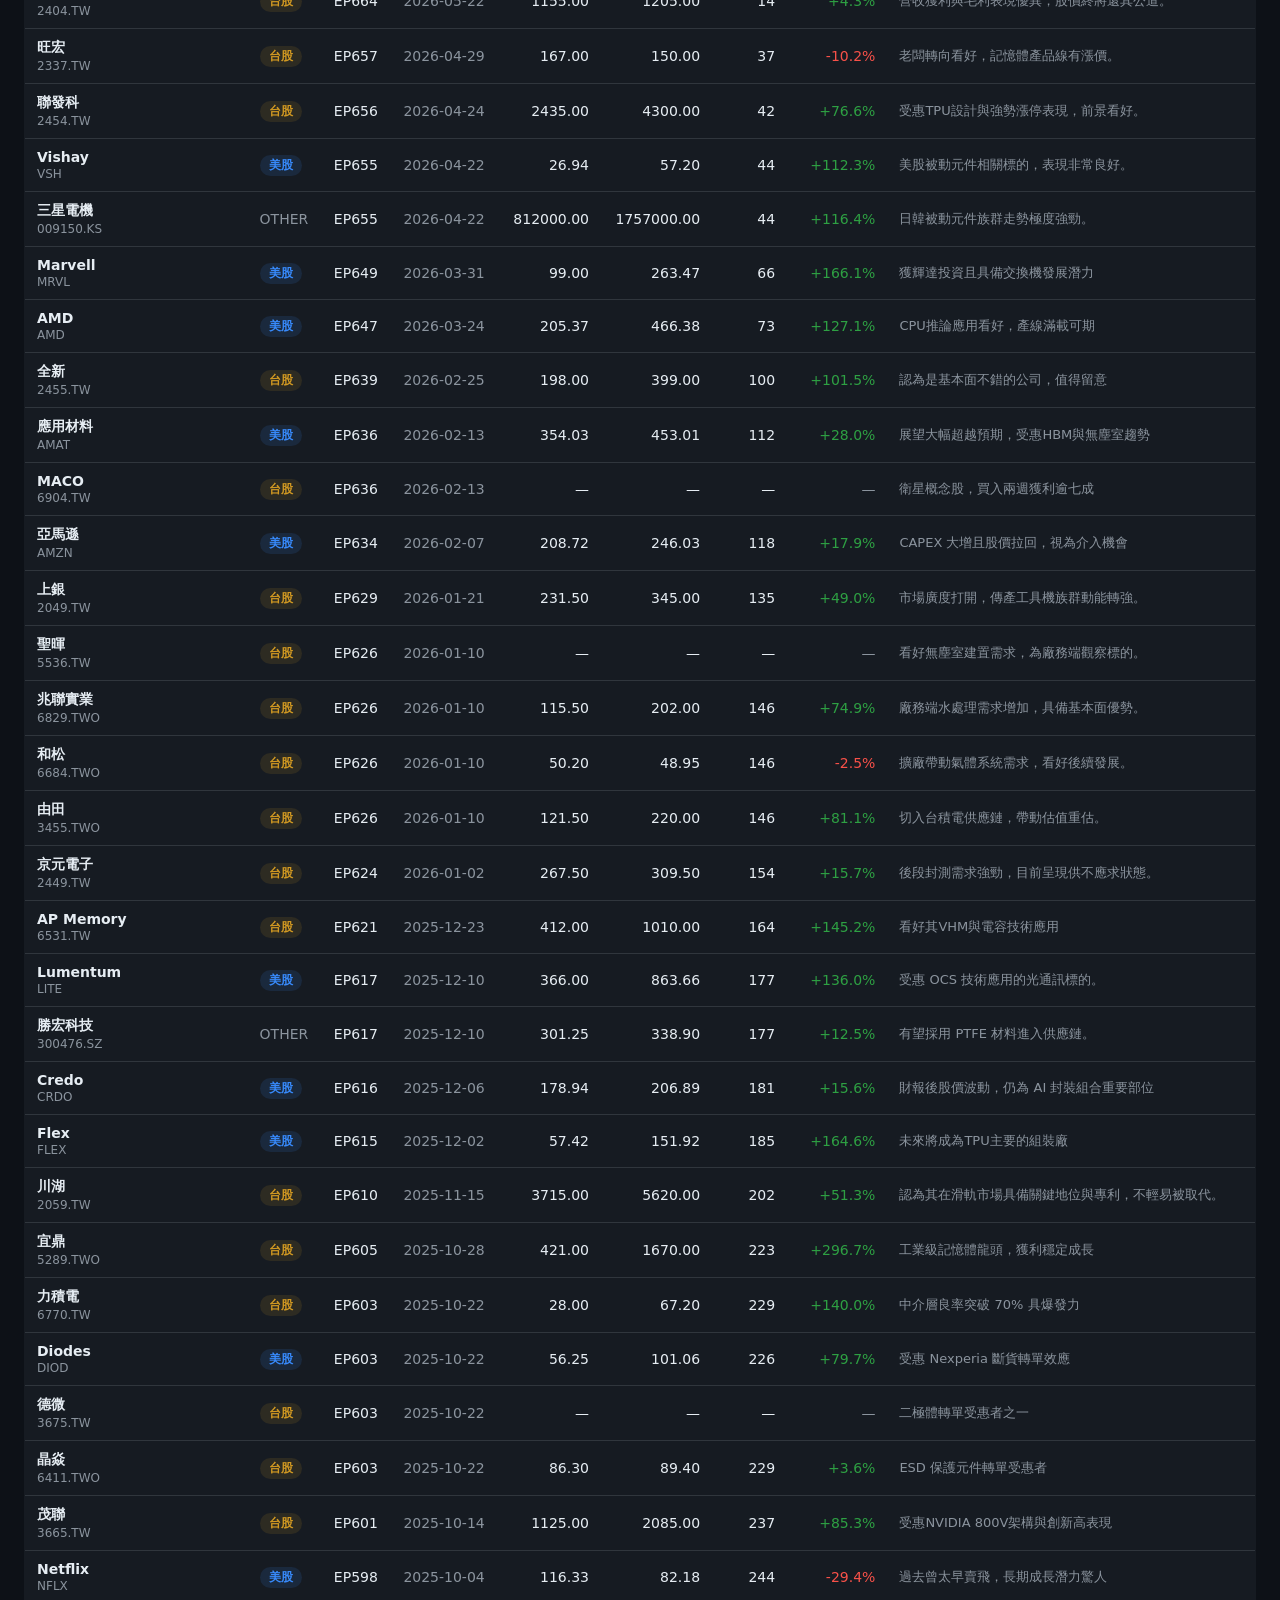
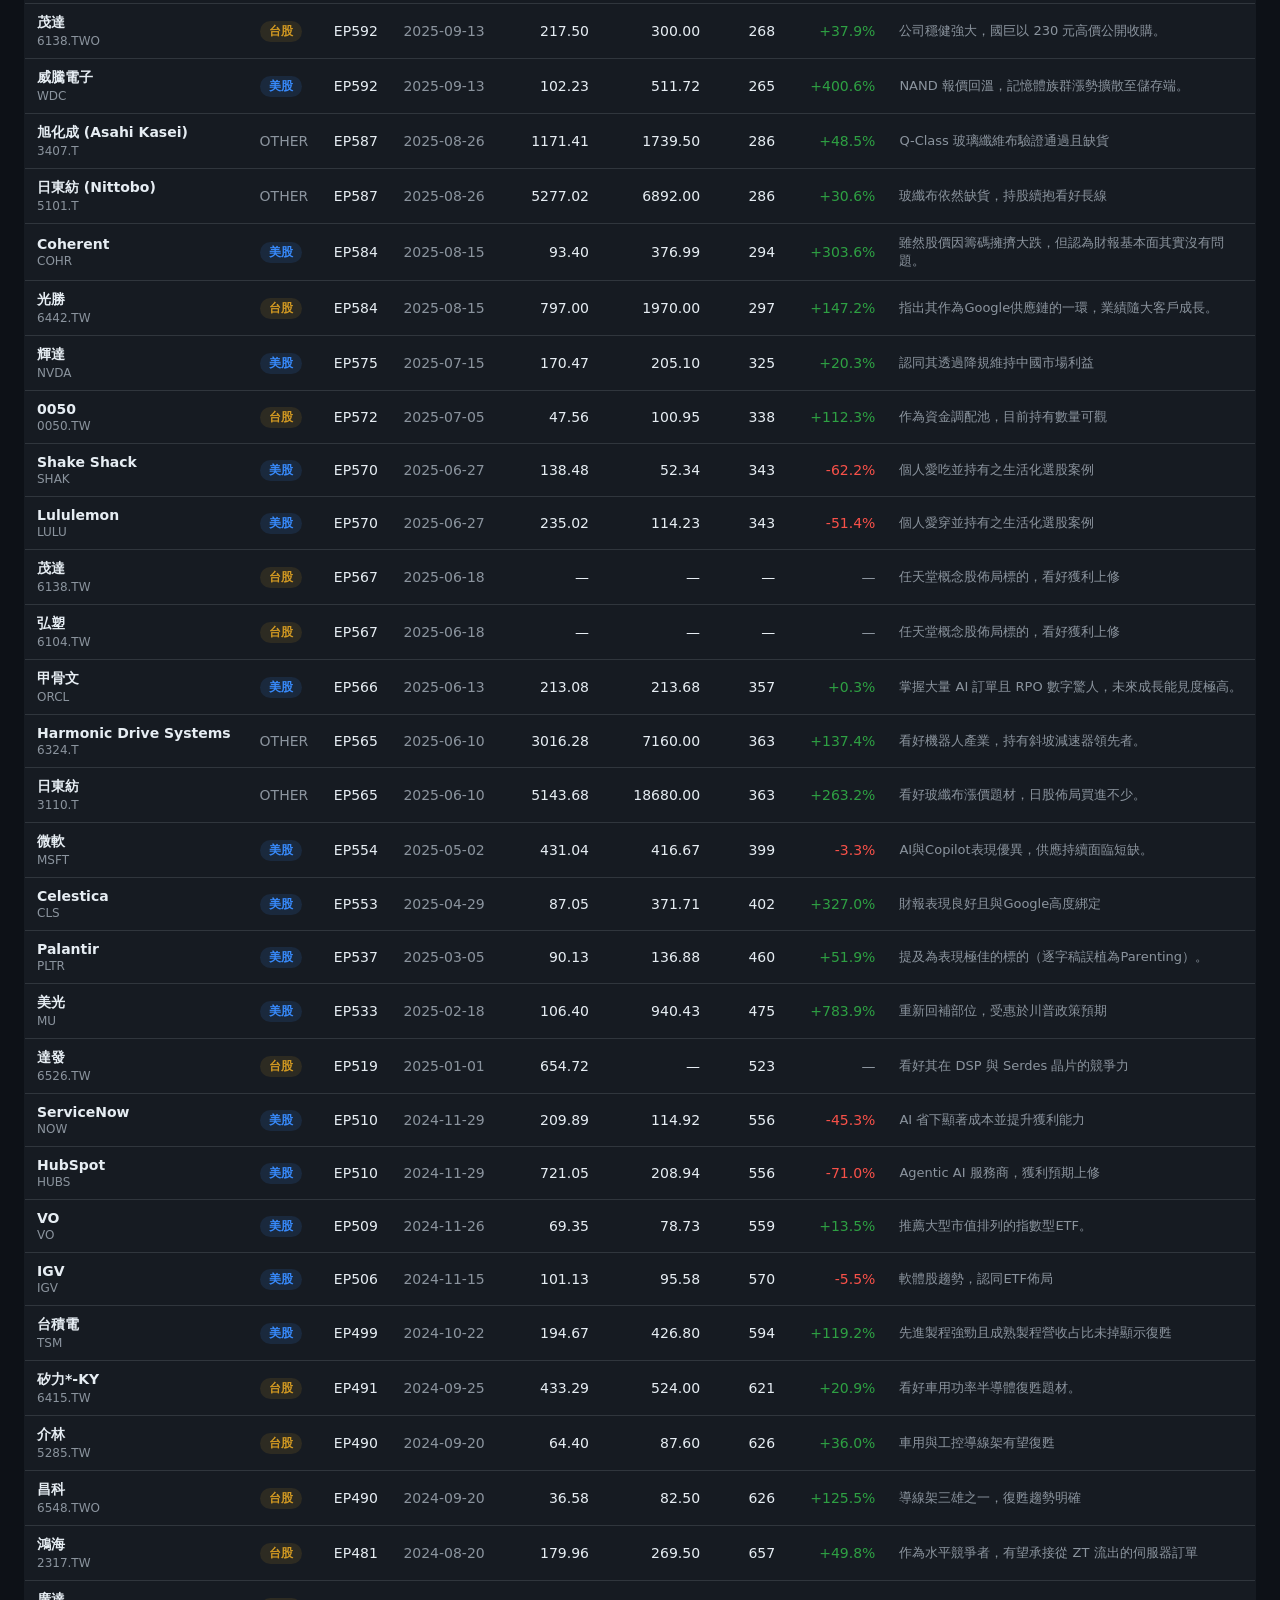
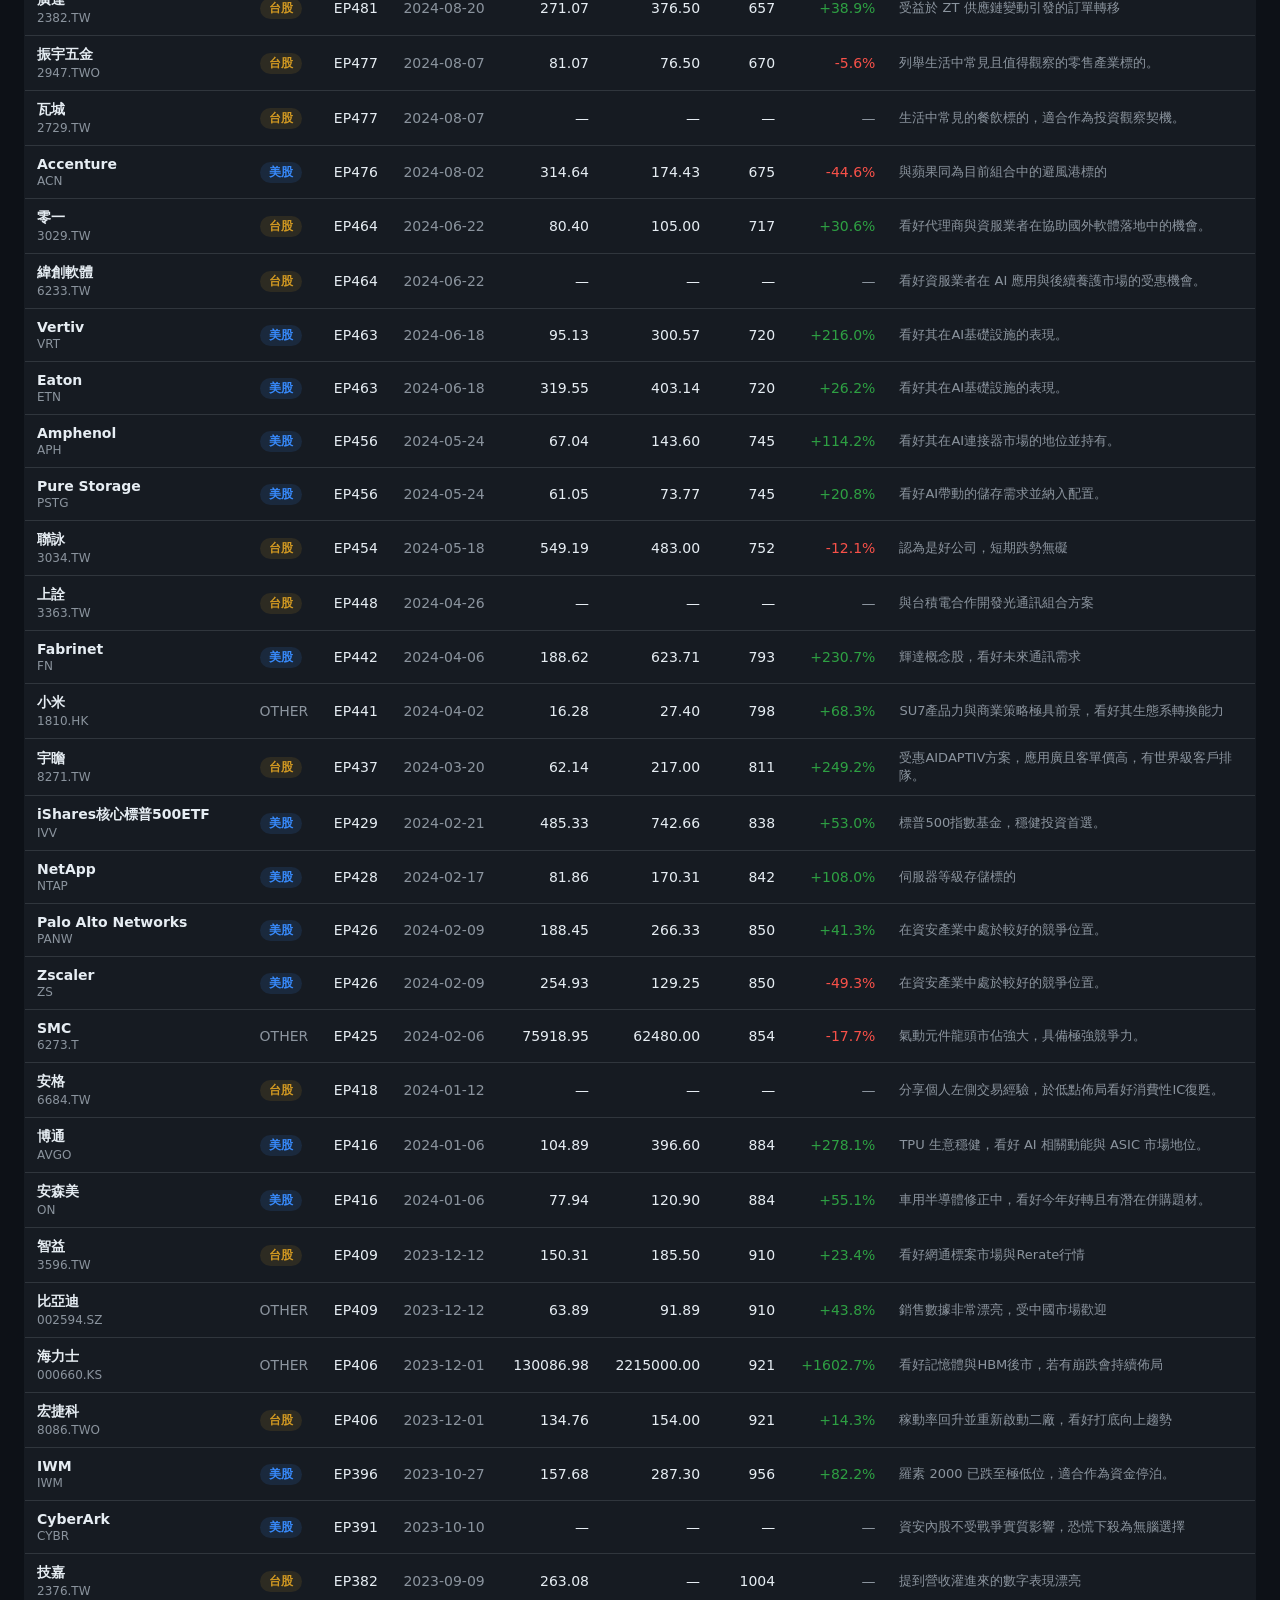
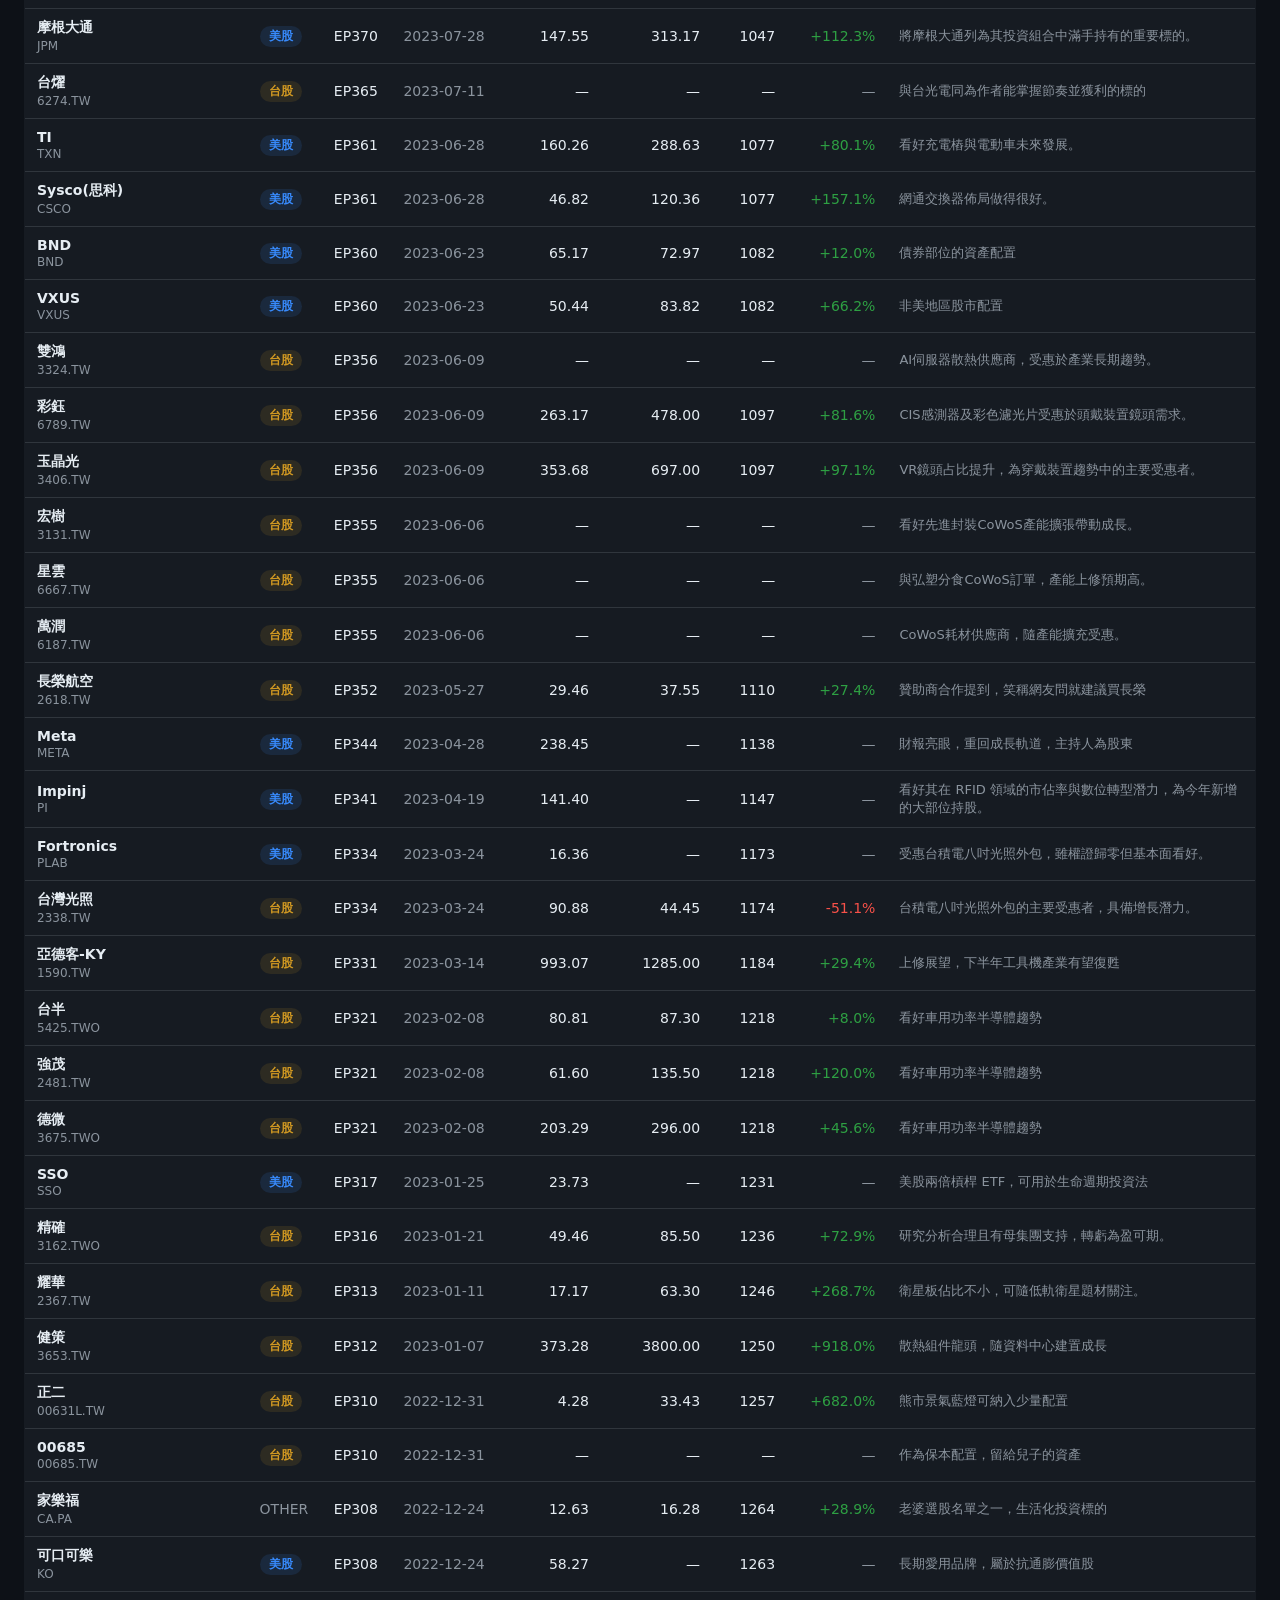
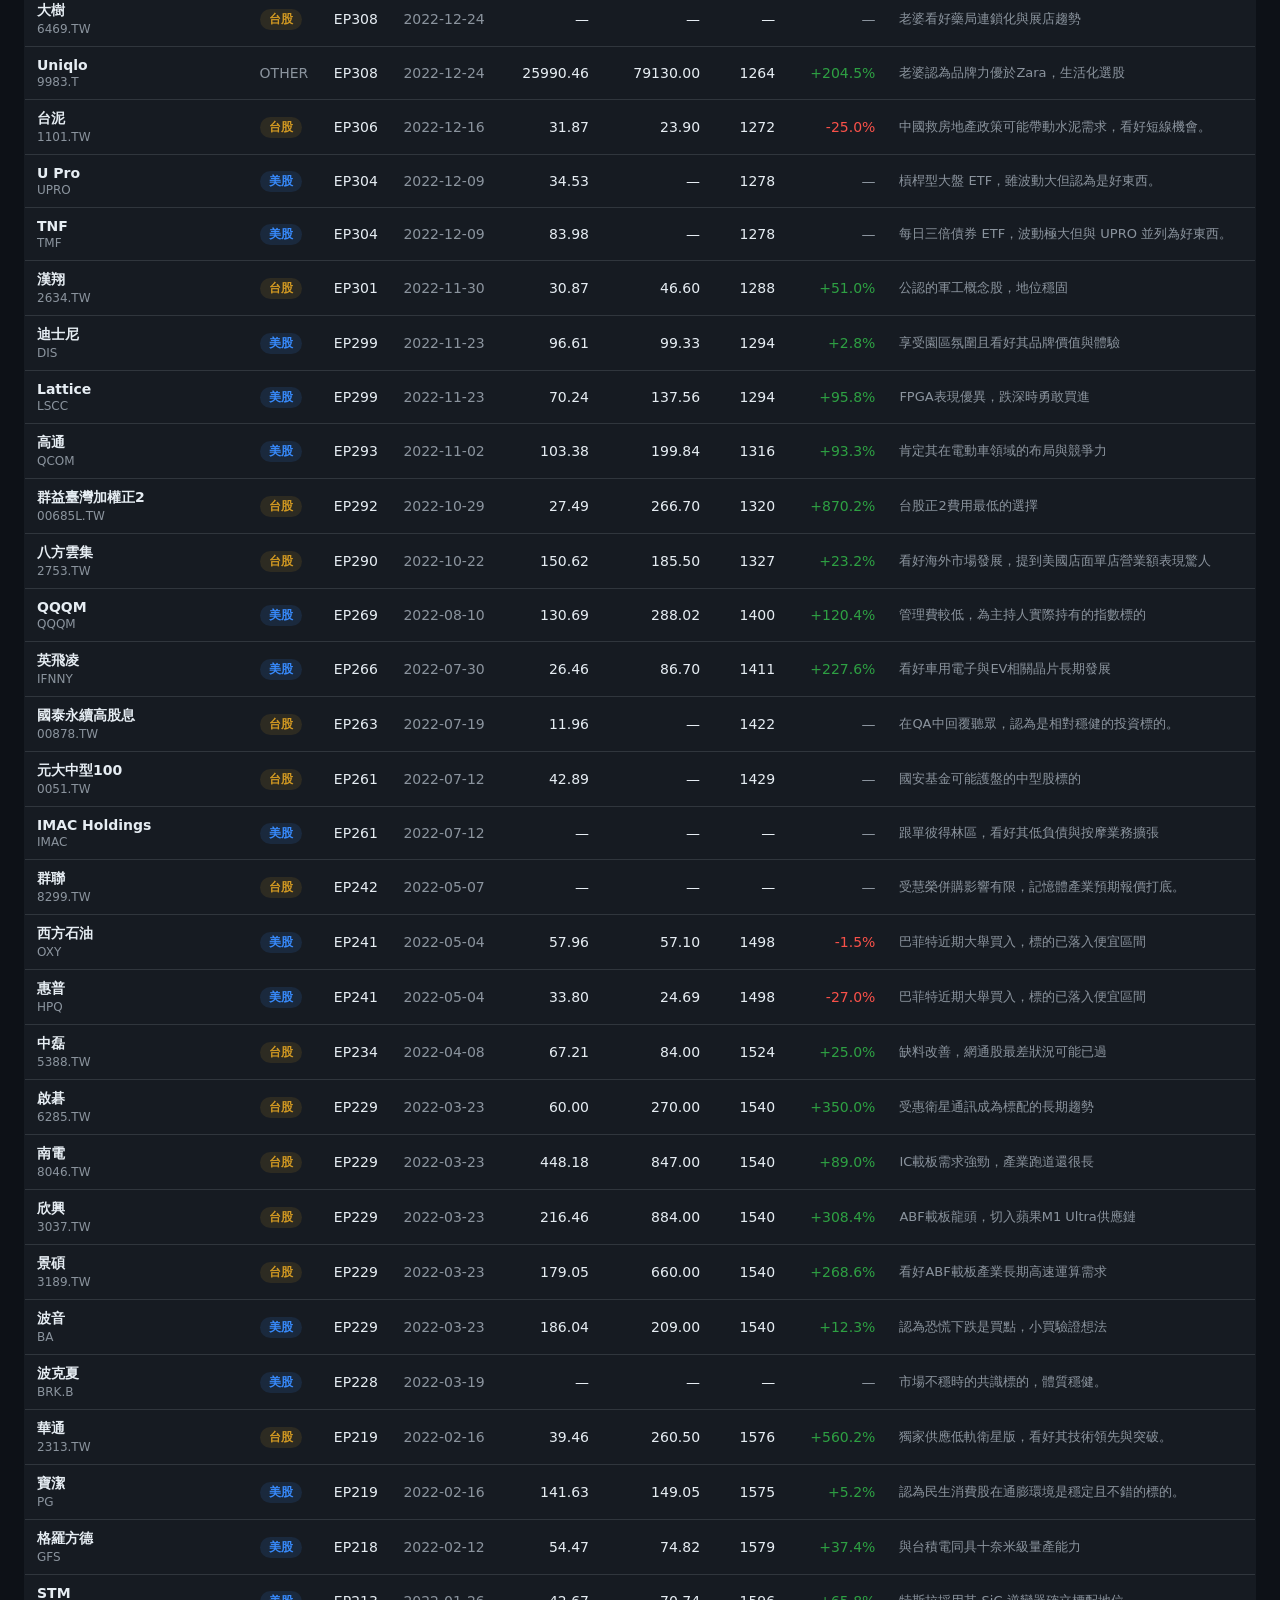
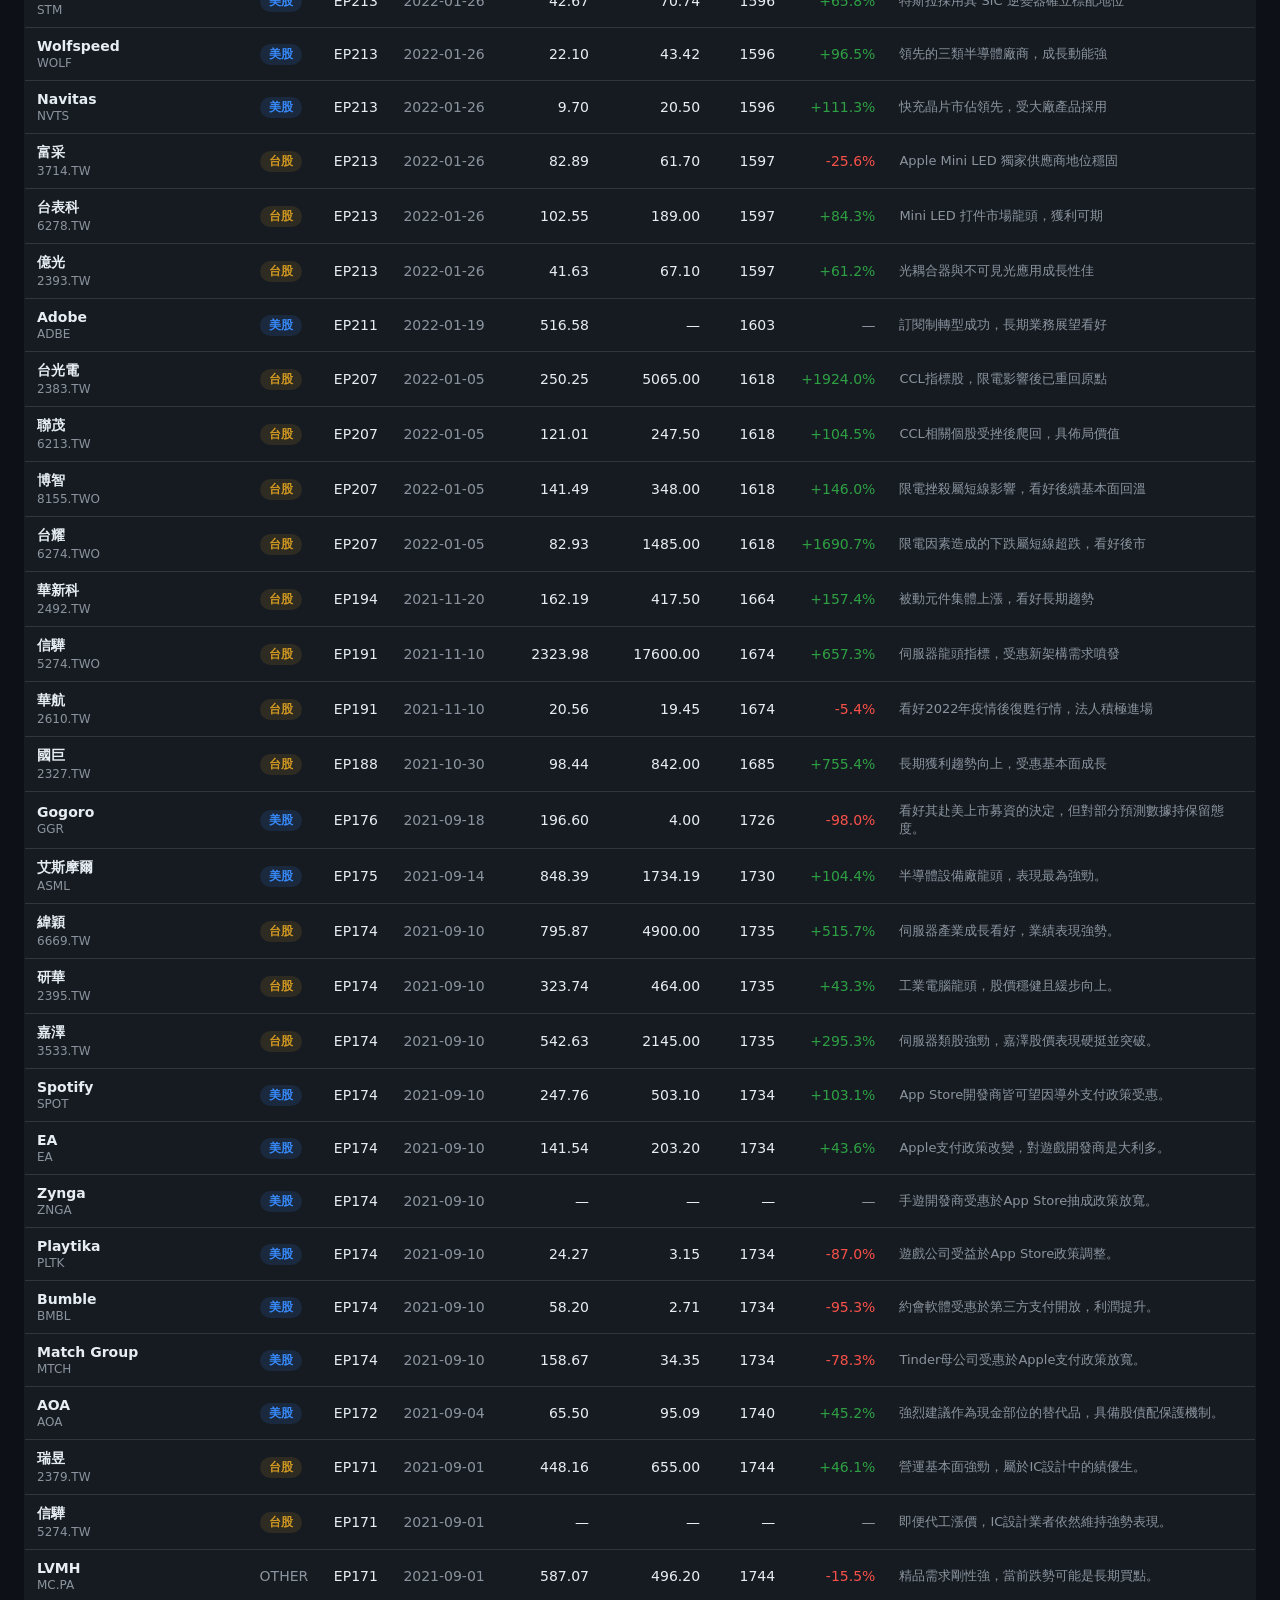
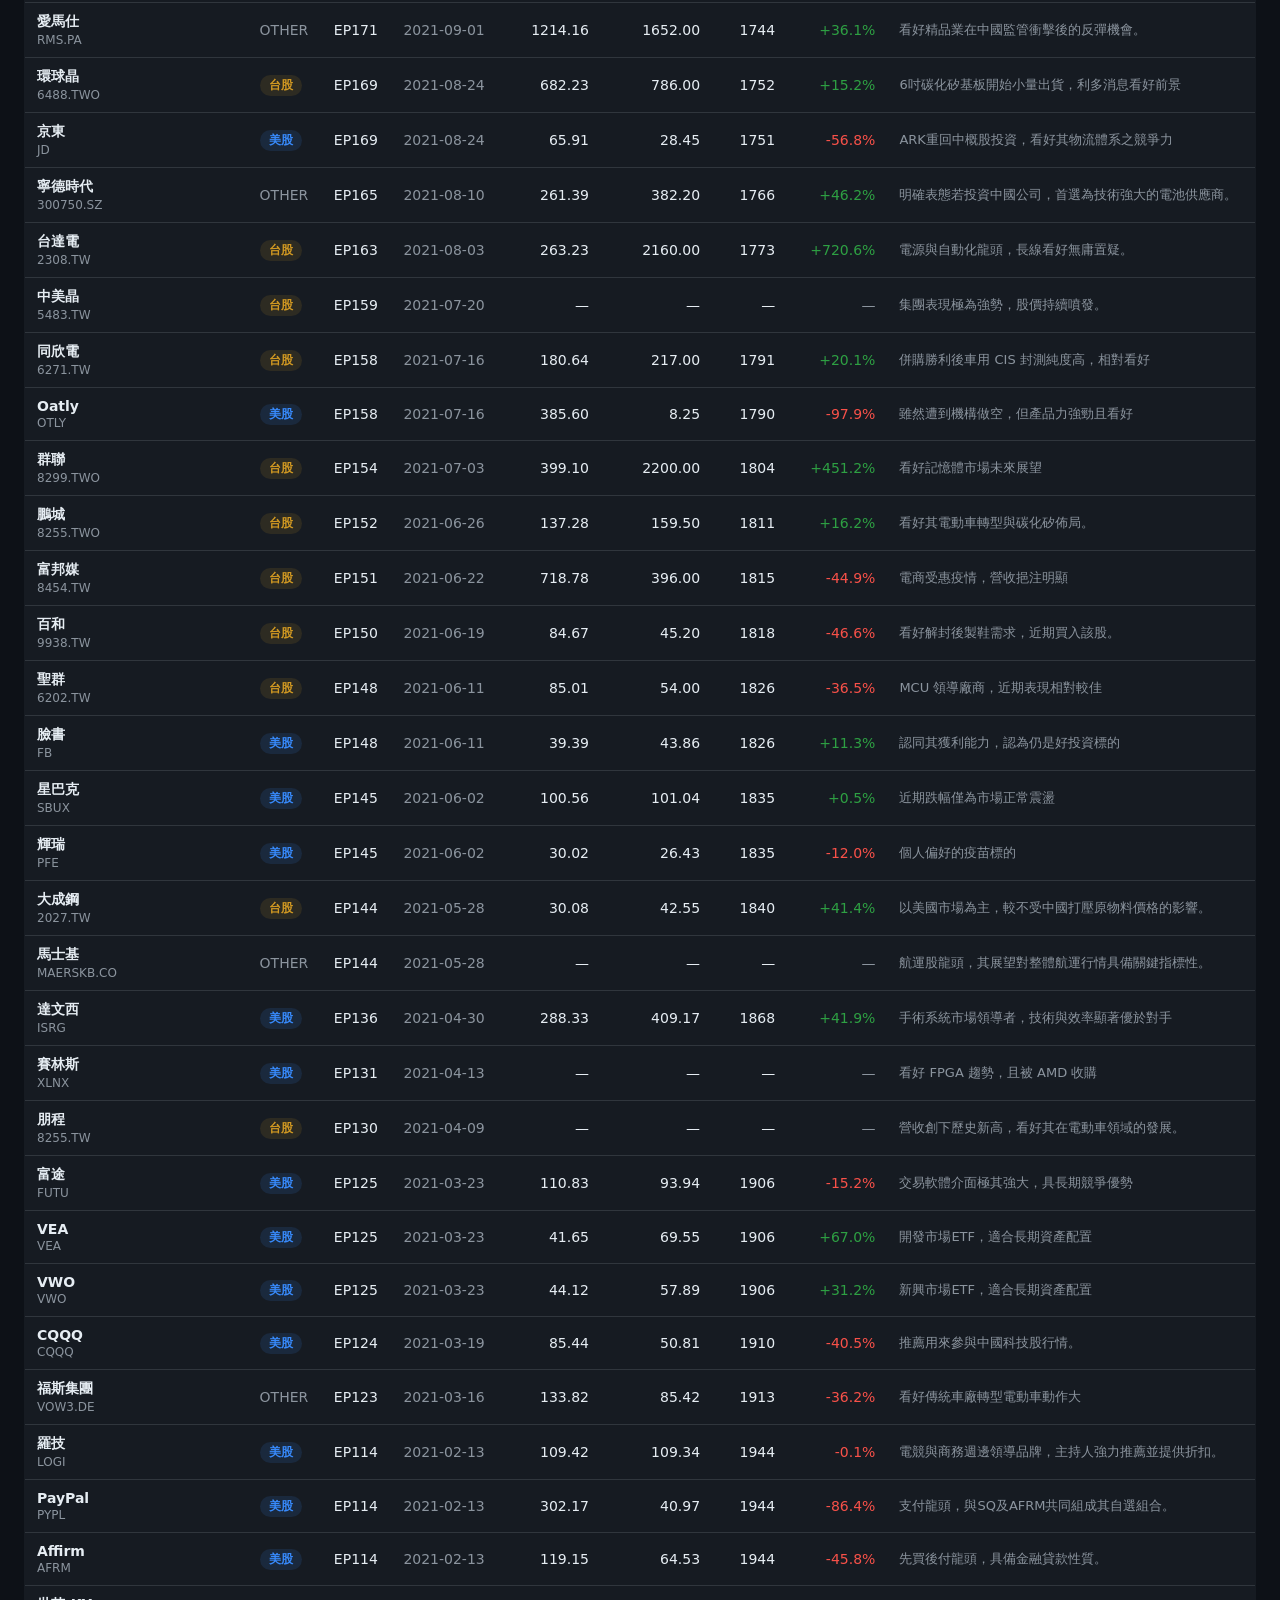
==== commit 17075123: "更新股癌選股資料快照" ====
--- a/positions.html
+++ b/positions.html
@@ -1,10 +1,10 @@
 <!DOCTYPE html><html lang="zh-Hant"><head>
 <meta charset="utf-8"><meta name="viewport" content="width=device-width, initial-scale=1">
-<title>倉位狀態 · GooayeTracker</title><link rel="stylesheet" href="style.css?v=4">
+<title>倉位狀態 · GooayeTracker</title><link rel="stylesheet" href="style.css?v=5">
 </head><body>
 <header>
   <h1>📈 GooayeTracker</h1>
-  <span class="sub">股癌 Podcast 選股追蹤 · <a href="index.html">總覽</a> · <a href="positions.html">倉位狀態</a> · <a href="strategy.html">跟單成績單</a></span>
+  <span class="sub">股癌 Podcast 選股追蹤 · <a href="index.html">總覽</a> · <a href="positions.html">倉位狀態</a> · <a href="strategy.html">跟單成績單</a> · <a href="principles.html">交易守則</a></span>
   <span class="sub muted" id="meta"></span>
 </header>
 <div class="wrap">
--- a/style.css
+++ b/style.css
@@ -104,3 +104,18 @@
 .note-box strong { font-size: 15px; }
 .note-box p { margin: 8px 0 0; font-size: 14px; line-height: 1.6; }
 .note-box .muted { font-size: 12px; }
+
+/* 交易守則頁 */
+.pillar-nav { display:flex; flex-wrap:wrap; gap:8px; margin:14px 0; }
+.pillar-nav a { background:var(--panel); border:1px solid var(--border);
+  border-radius:20px; padding:6px 14px; font-size:13px; }
+.rule-card { background:var(--panel); border:1px solid var(--border);
+  border-left:3px solid var(--amber); border-radius:8px; padding:12px 16px; margin:10px 0; }
+.rule-head { display:flex; align-items:baseline; gap:10px; flex-wrap:wrap; }
+.rule-num { background:var(--amber); color:#0d1117; border-radius:50%;
+  width:22px; height:22px; display:inline-flex; align-items:center; justify-content:center;
+  font-size:12px; font-weight:700; flex:none; }
+.rule-head strong { font-size:15px; flex:1; min-width:200px; }
+.freq-tag { color:var(--muted); font-size:12px; white-space:nowrap; }
+.rule-why { color:var(--text); font-size:13px; line-height:1.6; margin:8px 0 0 32px; opacity:.85; }
+.rule-quote { color:var(--blue); font-size:13px; margin:6px 0 0 32px; font-style:italic; }
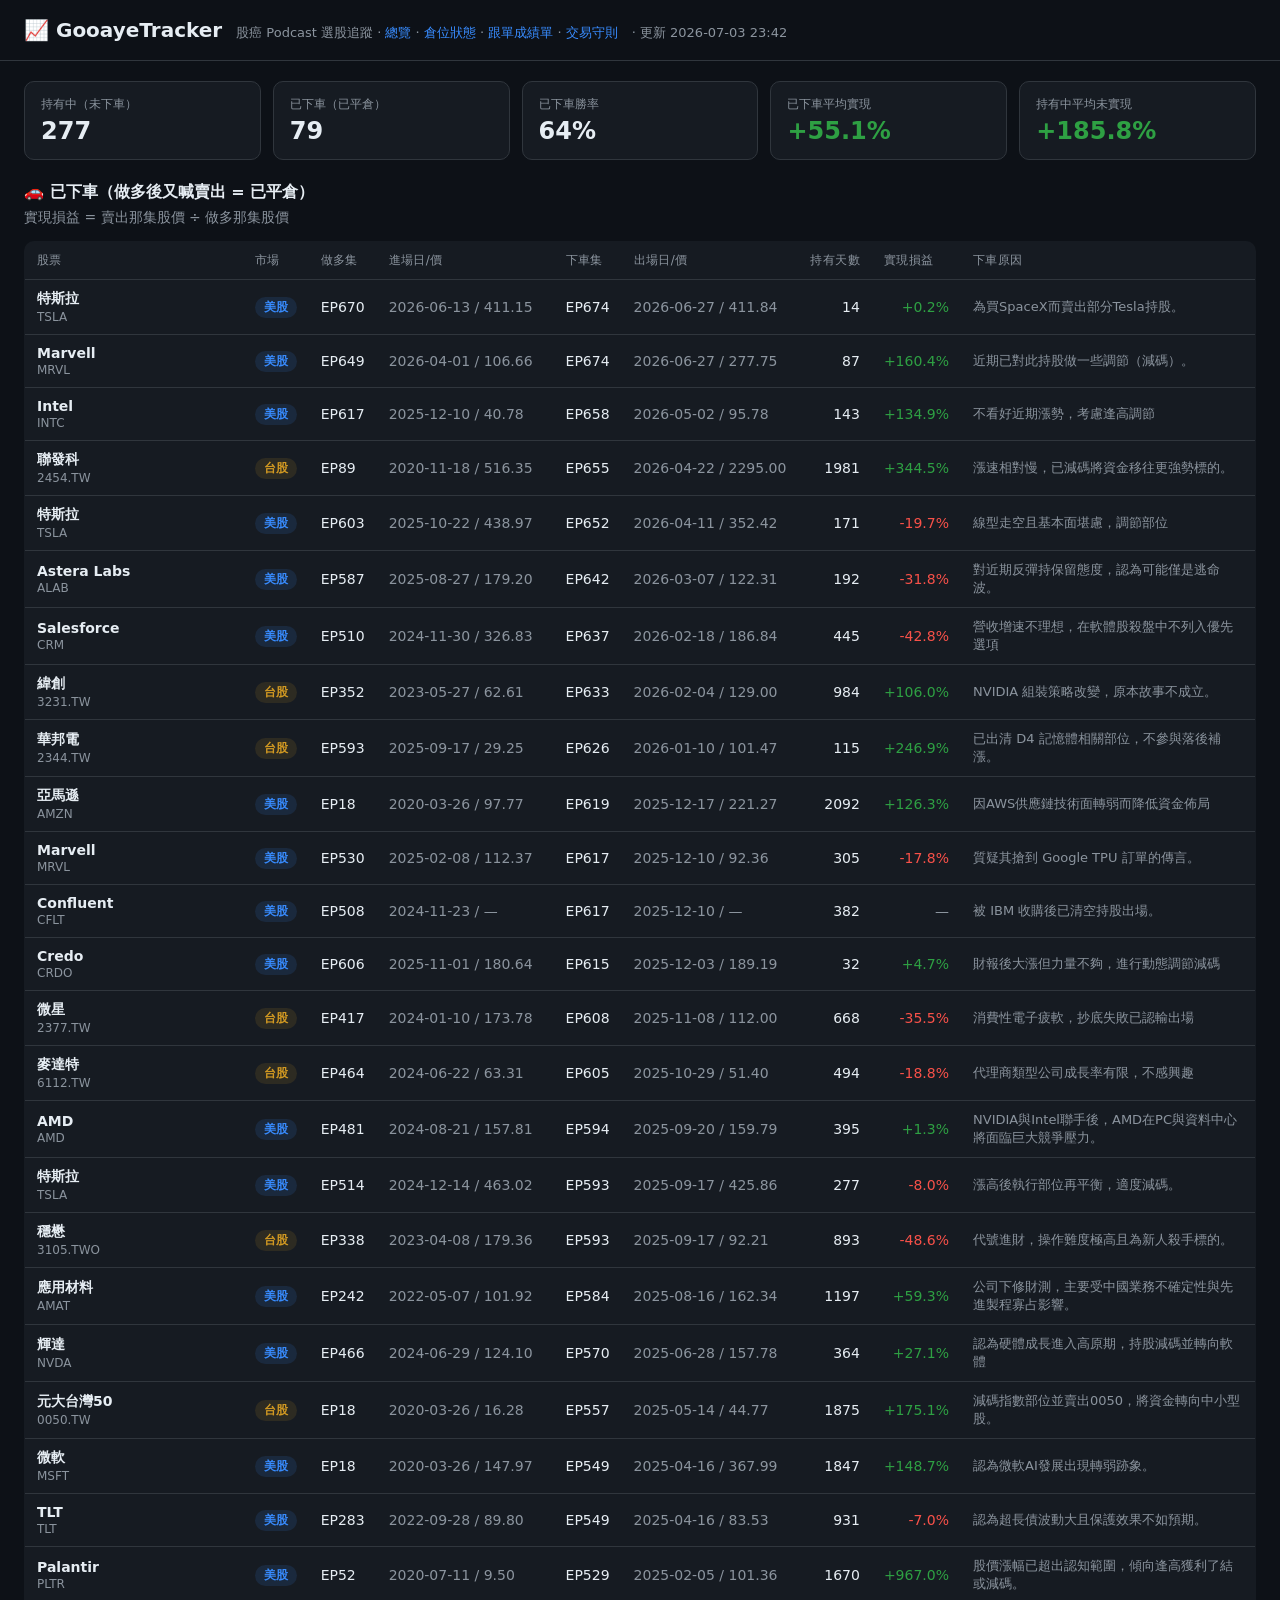
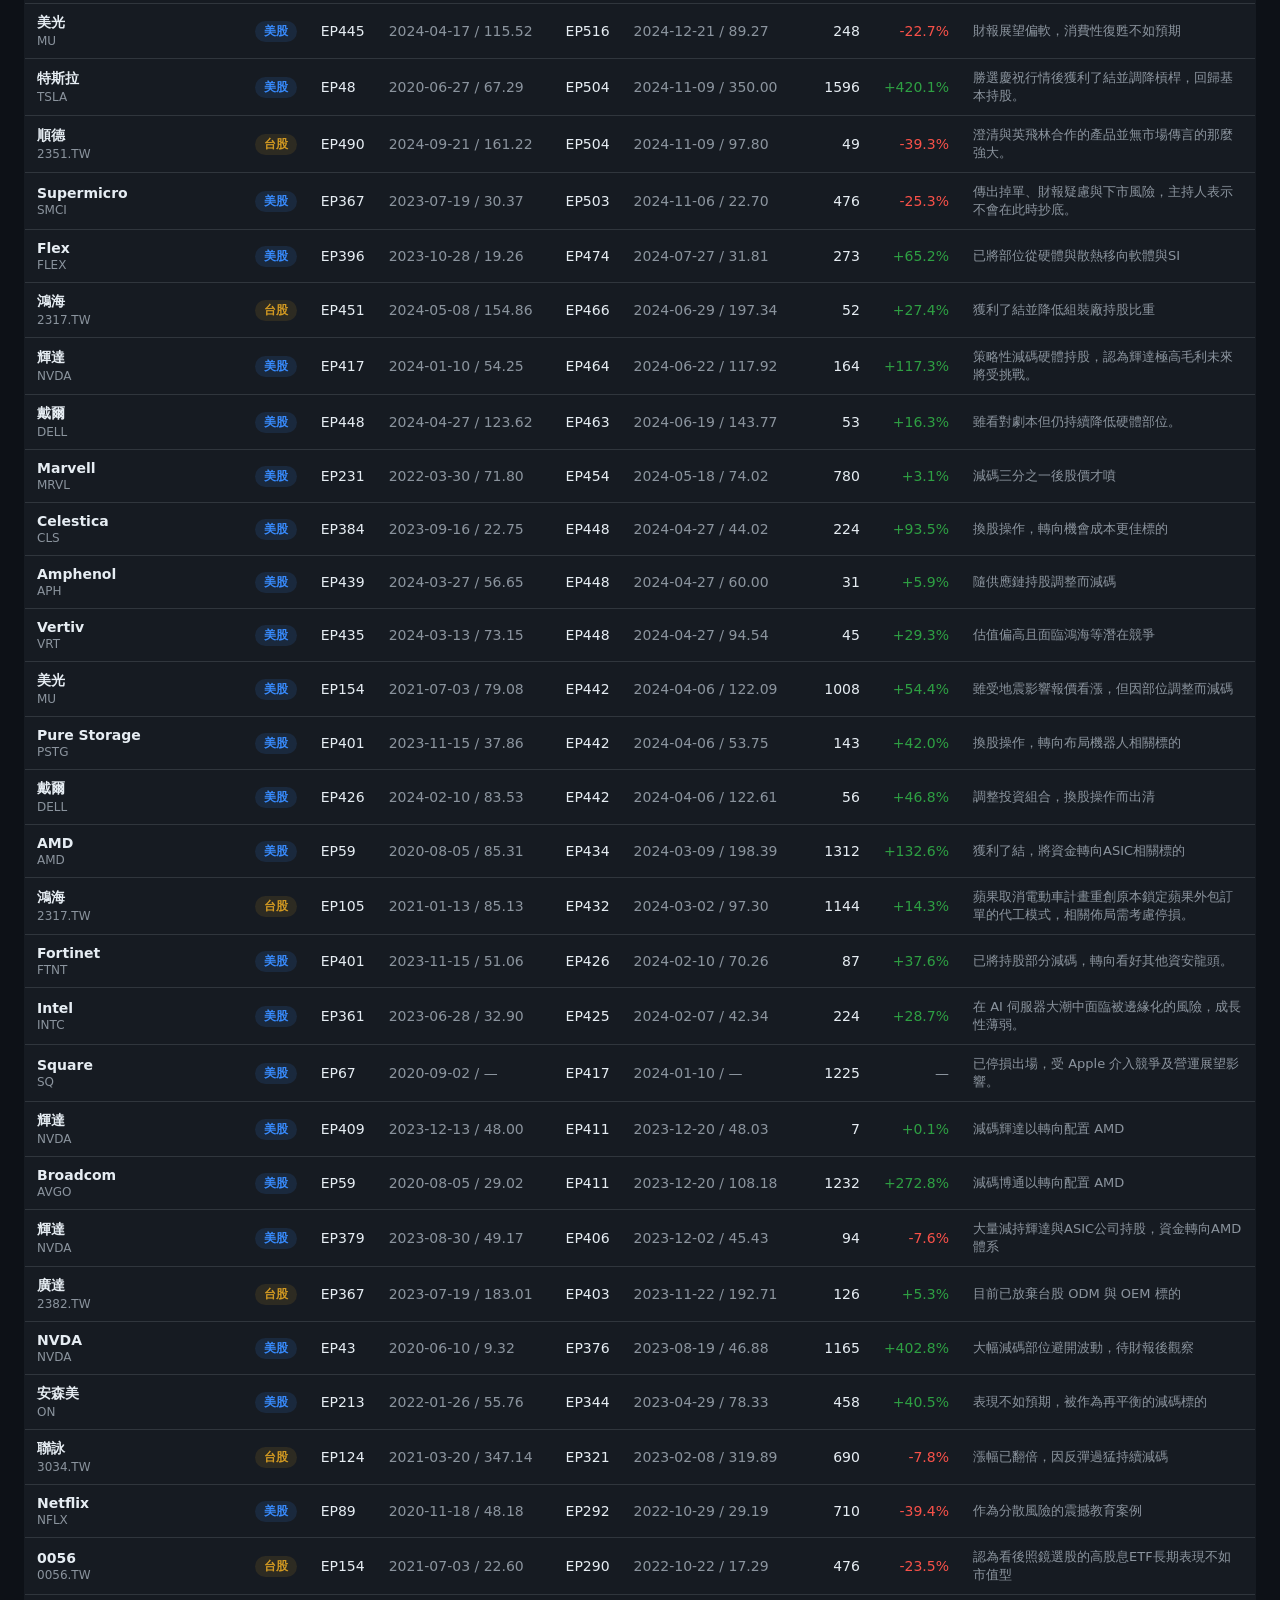
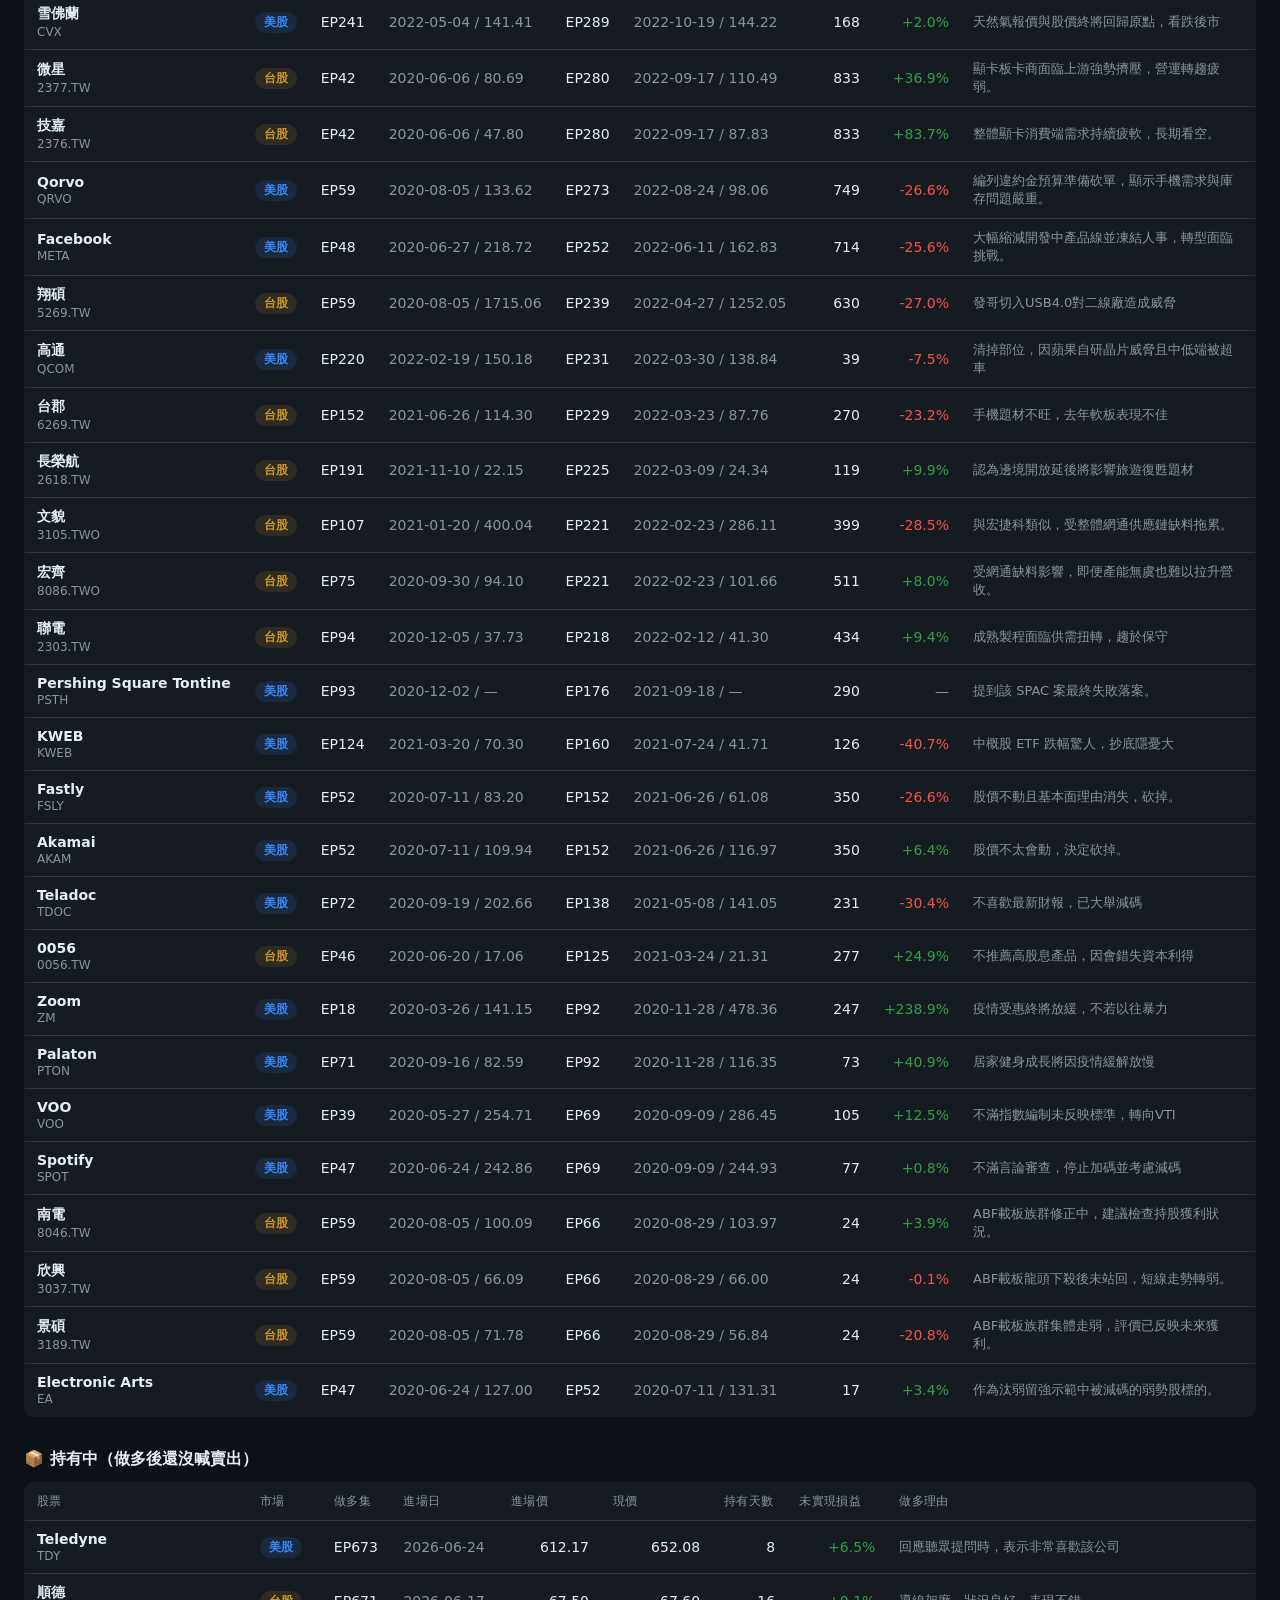
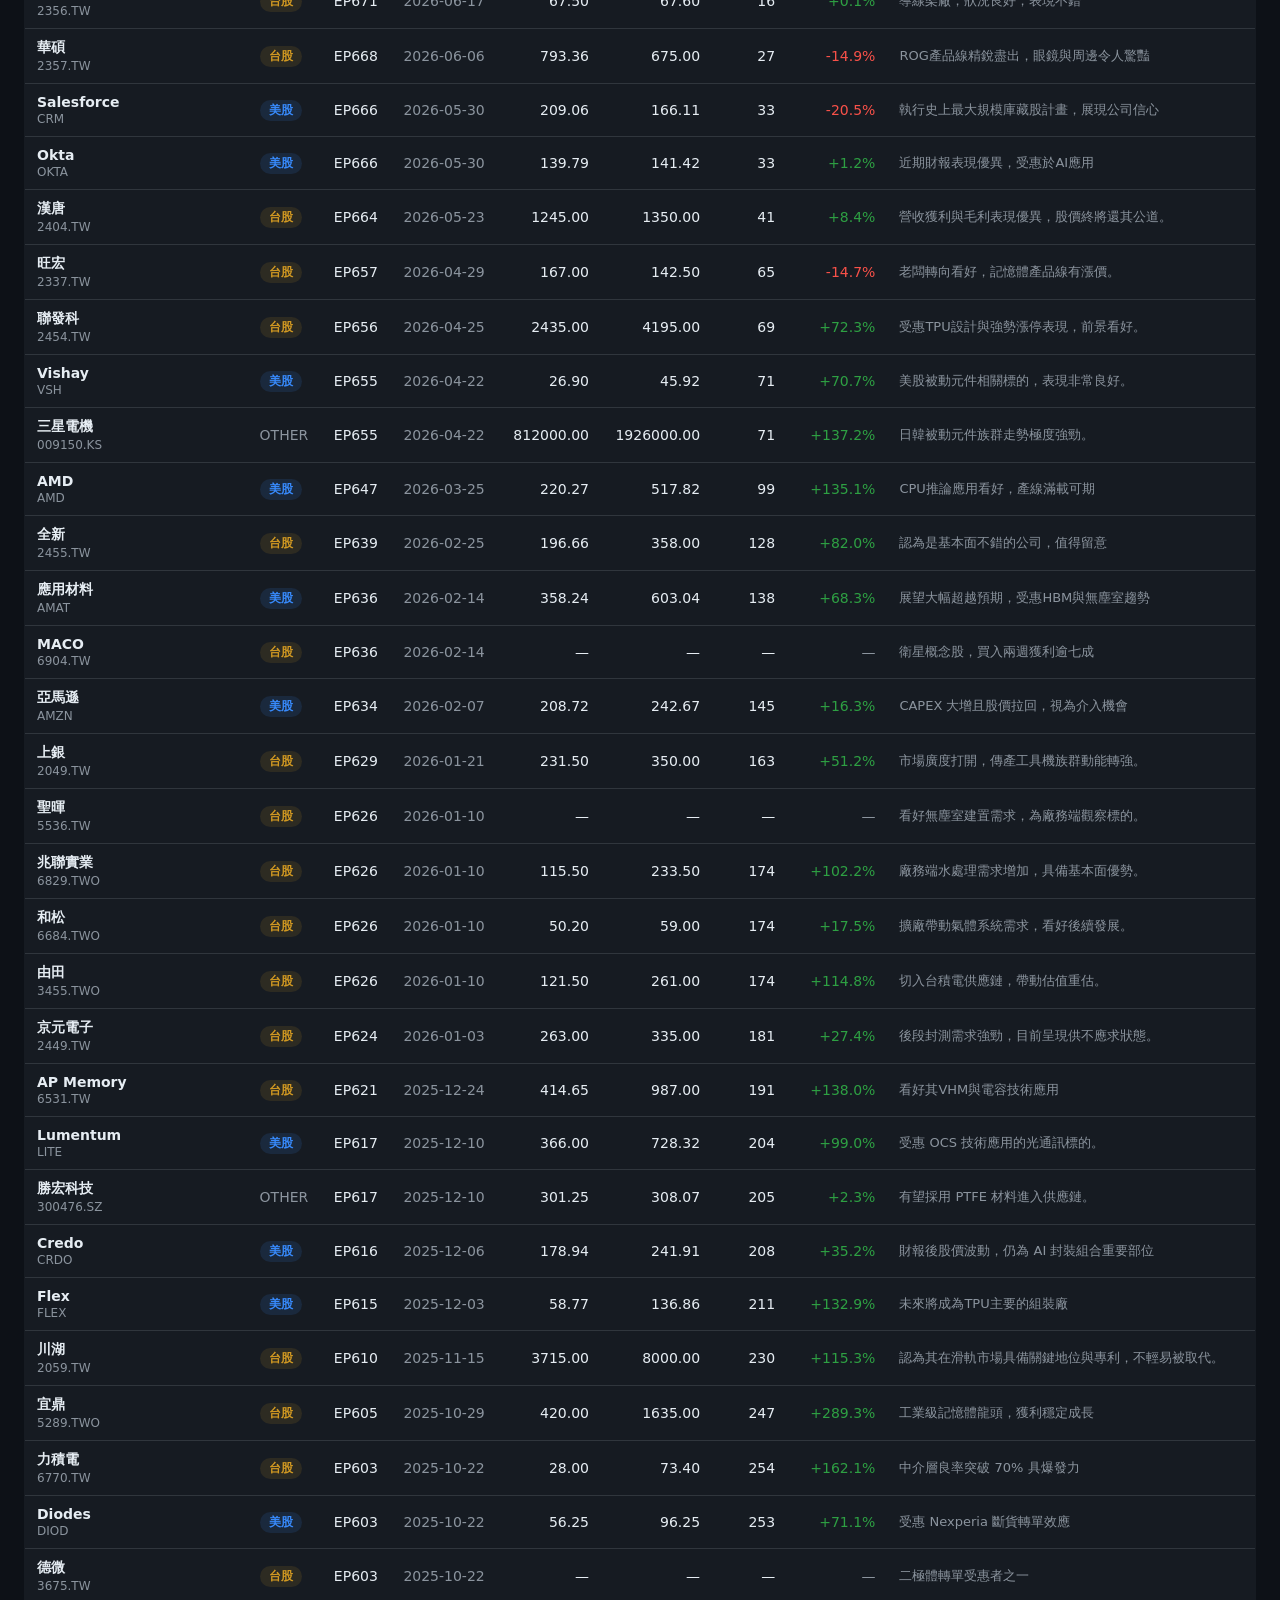
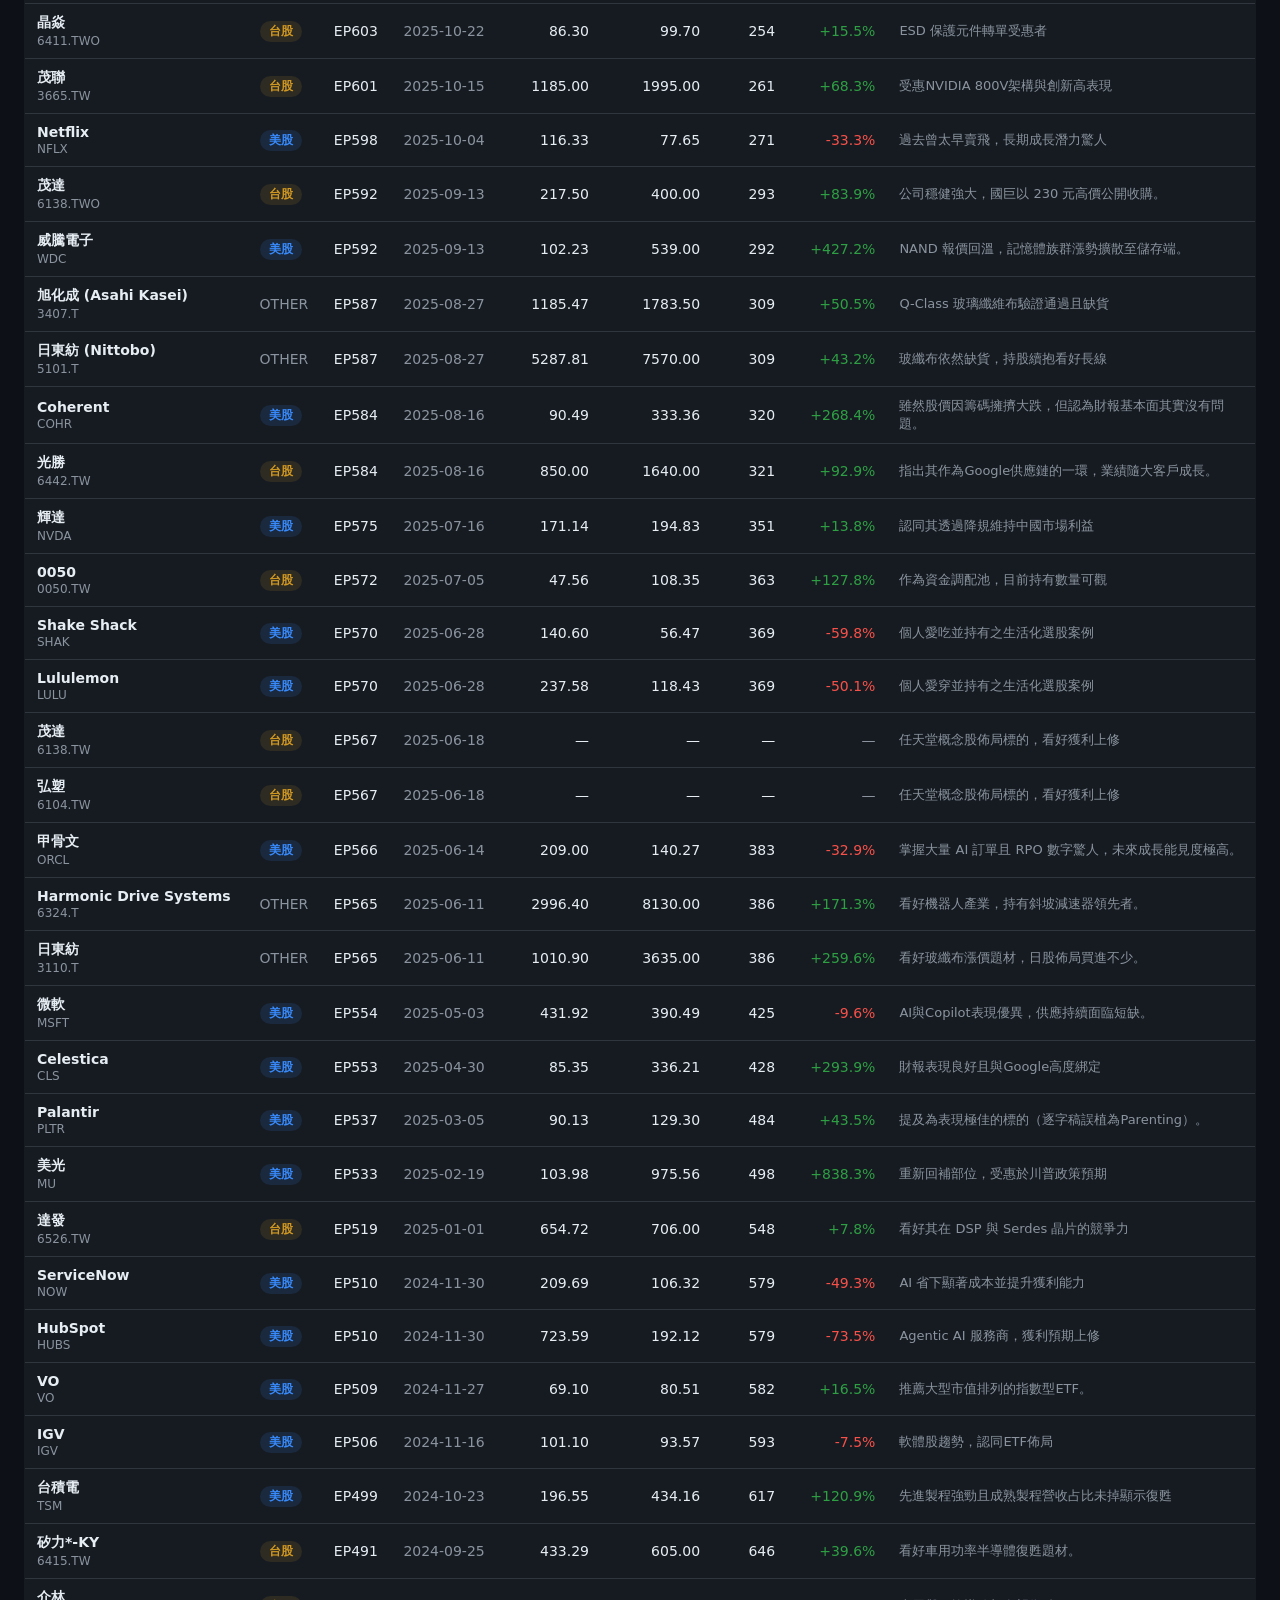
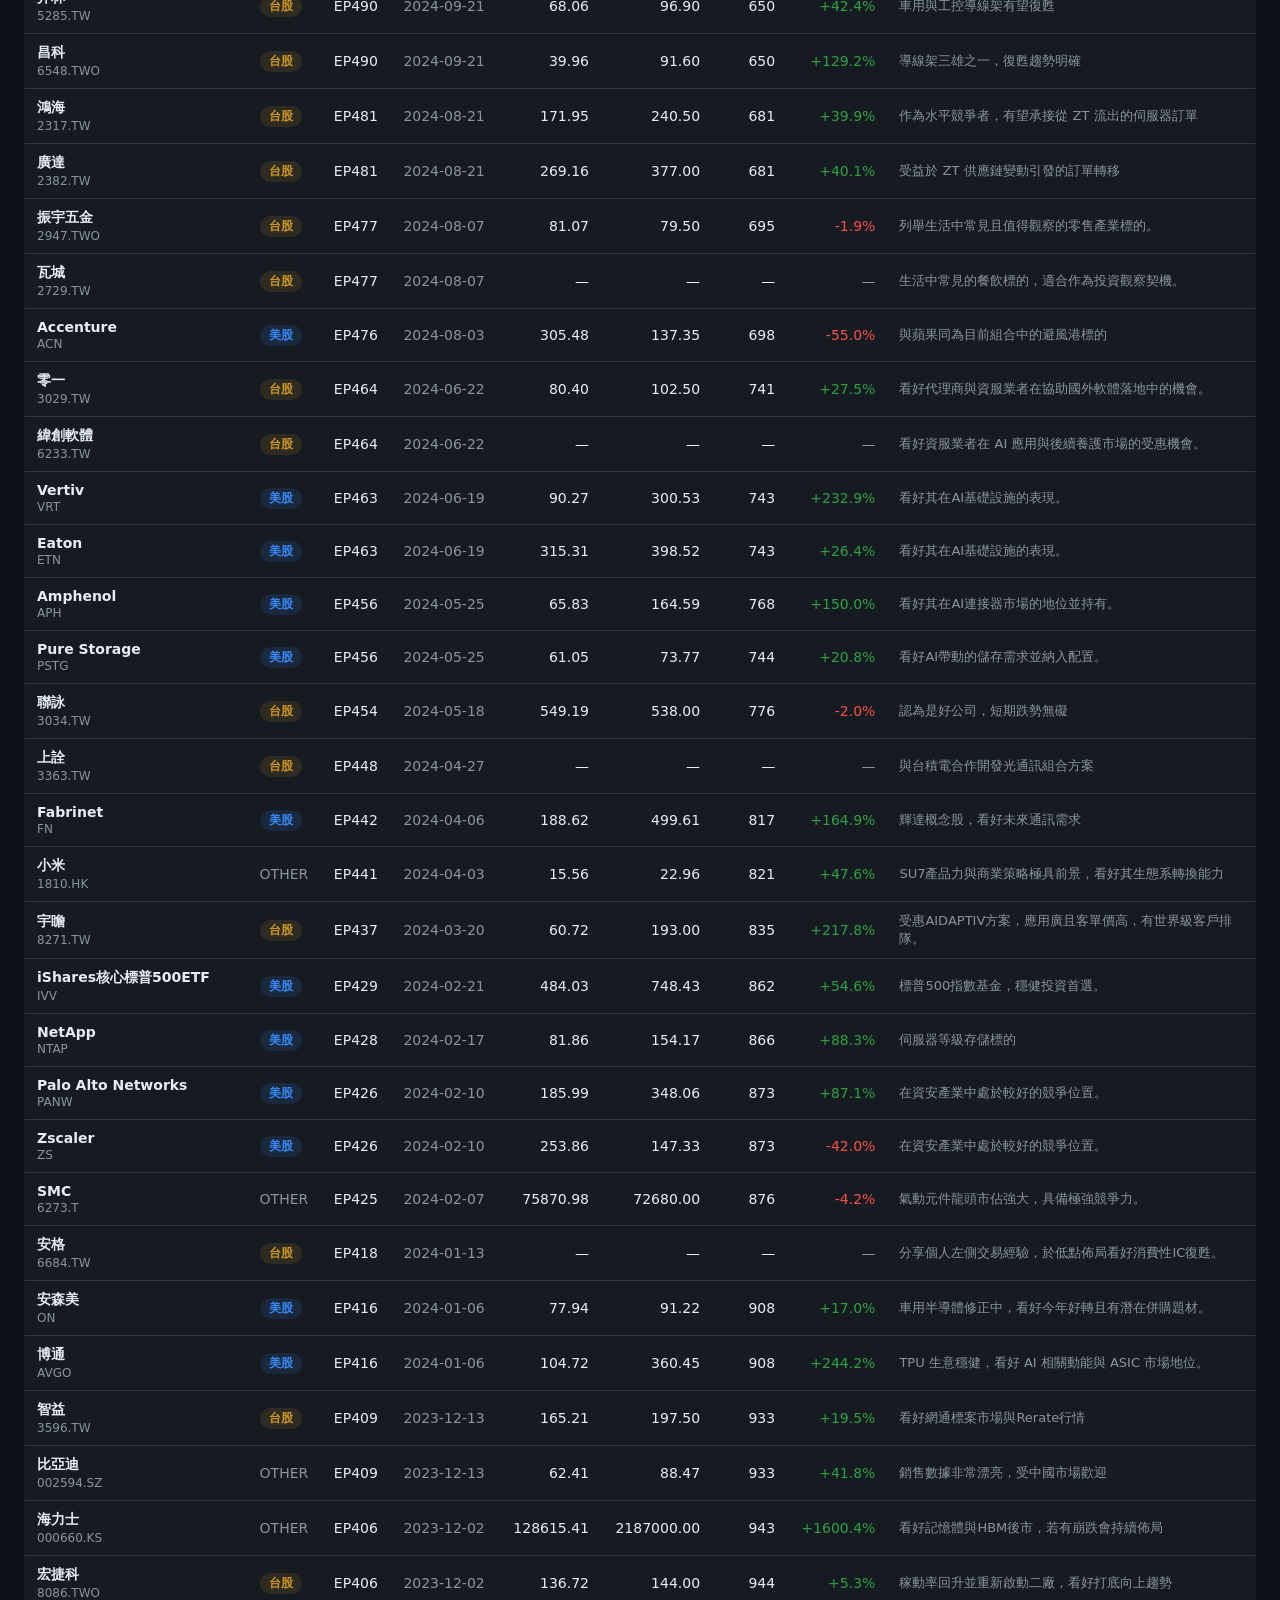
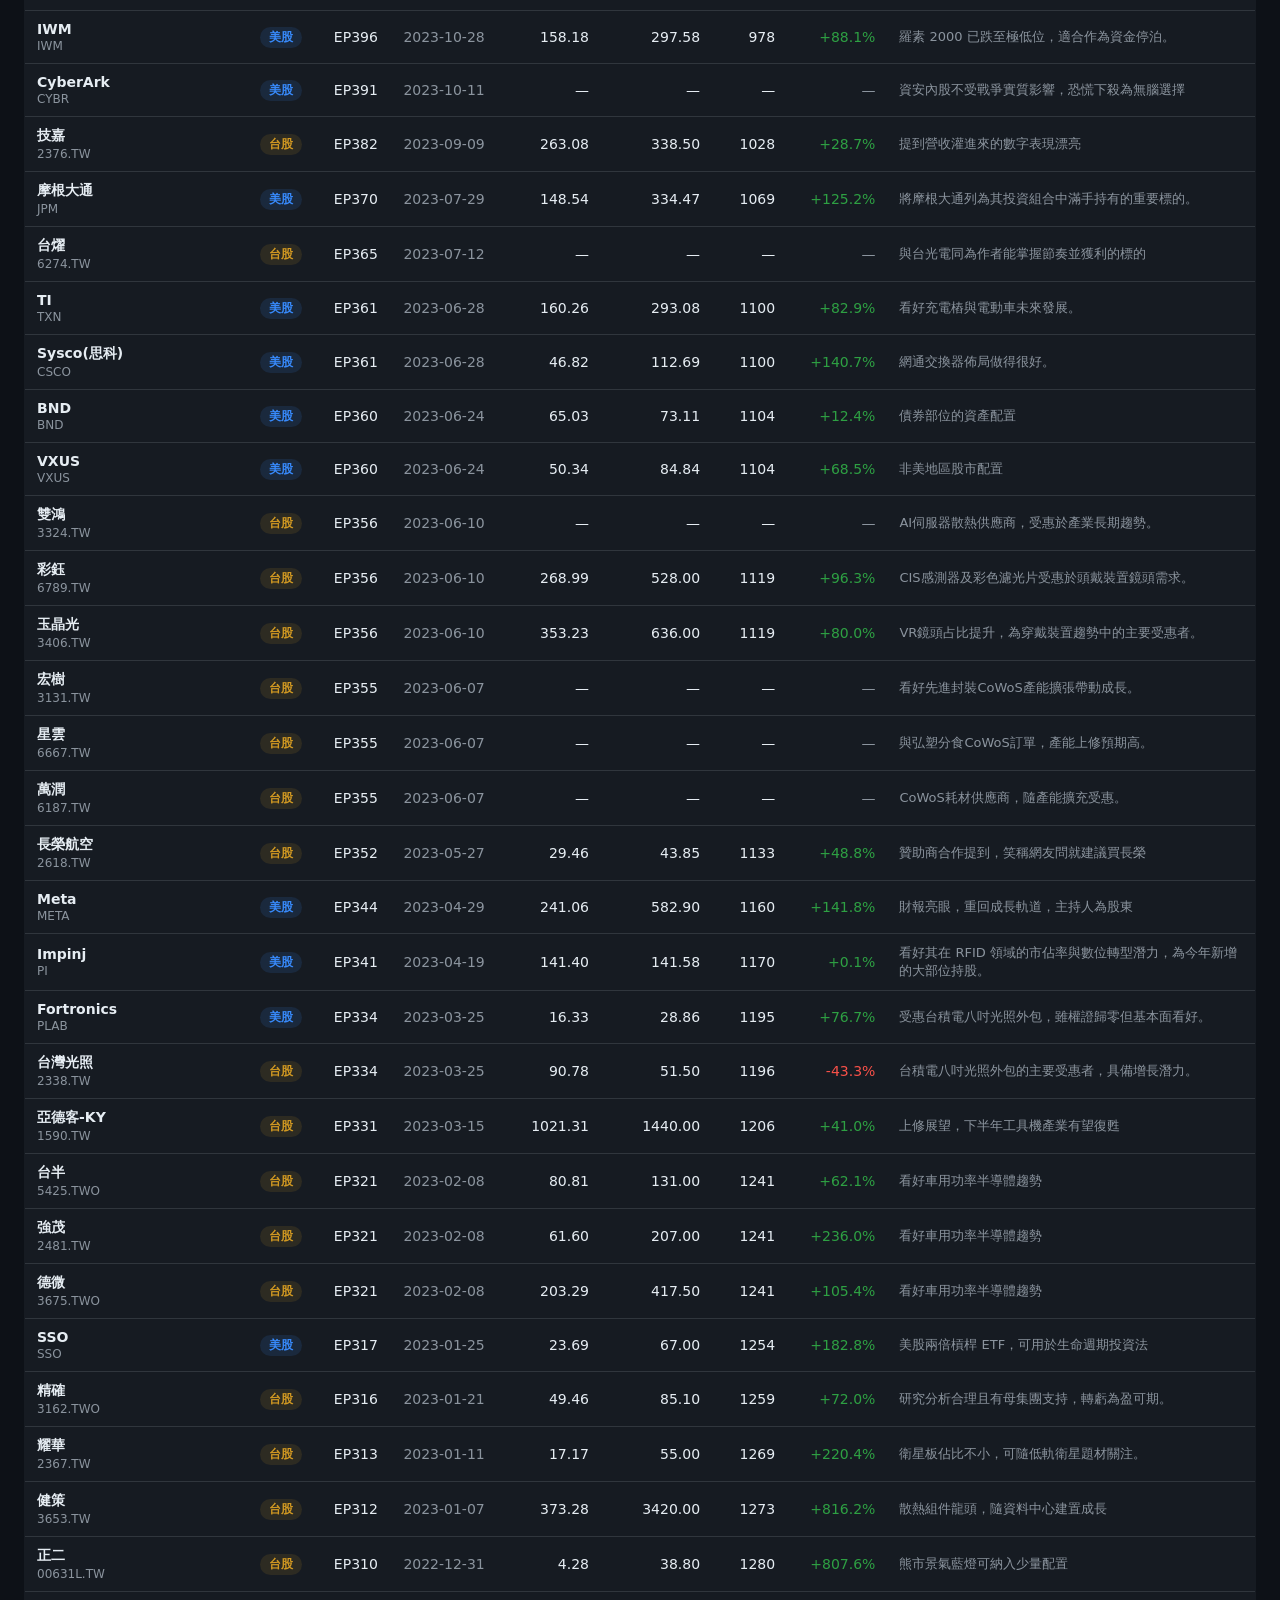
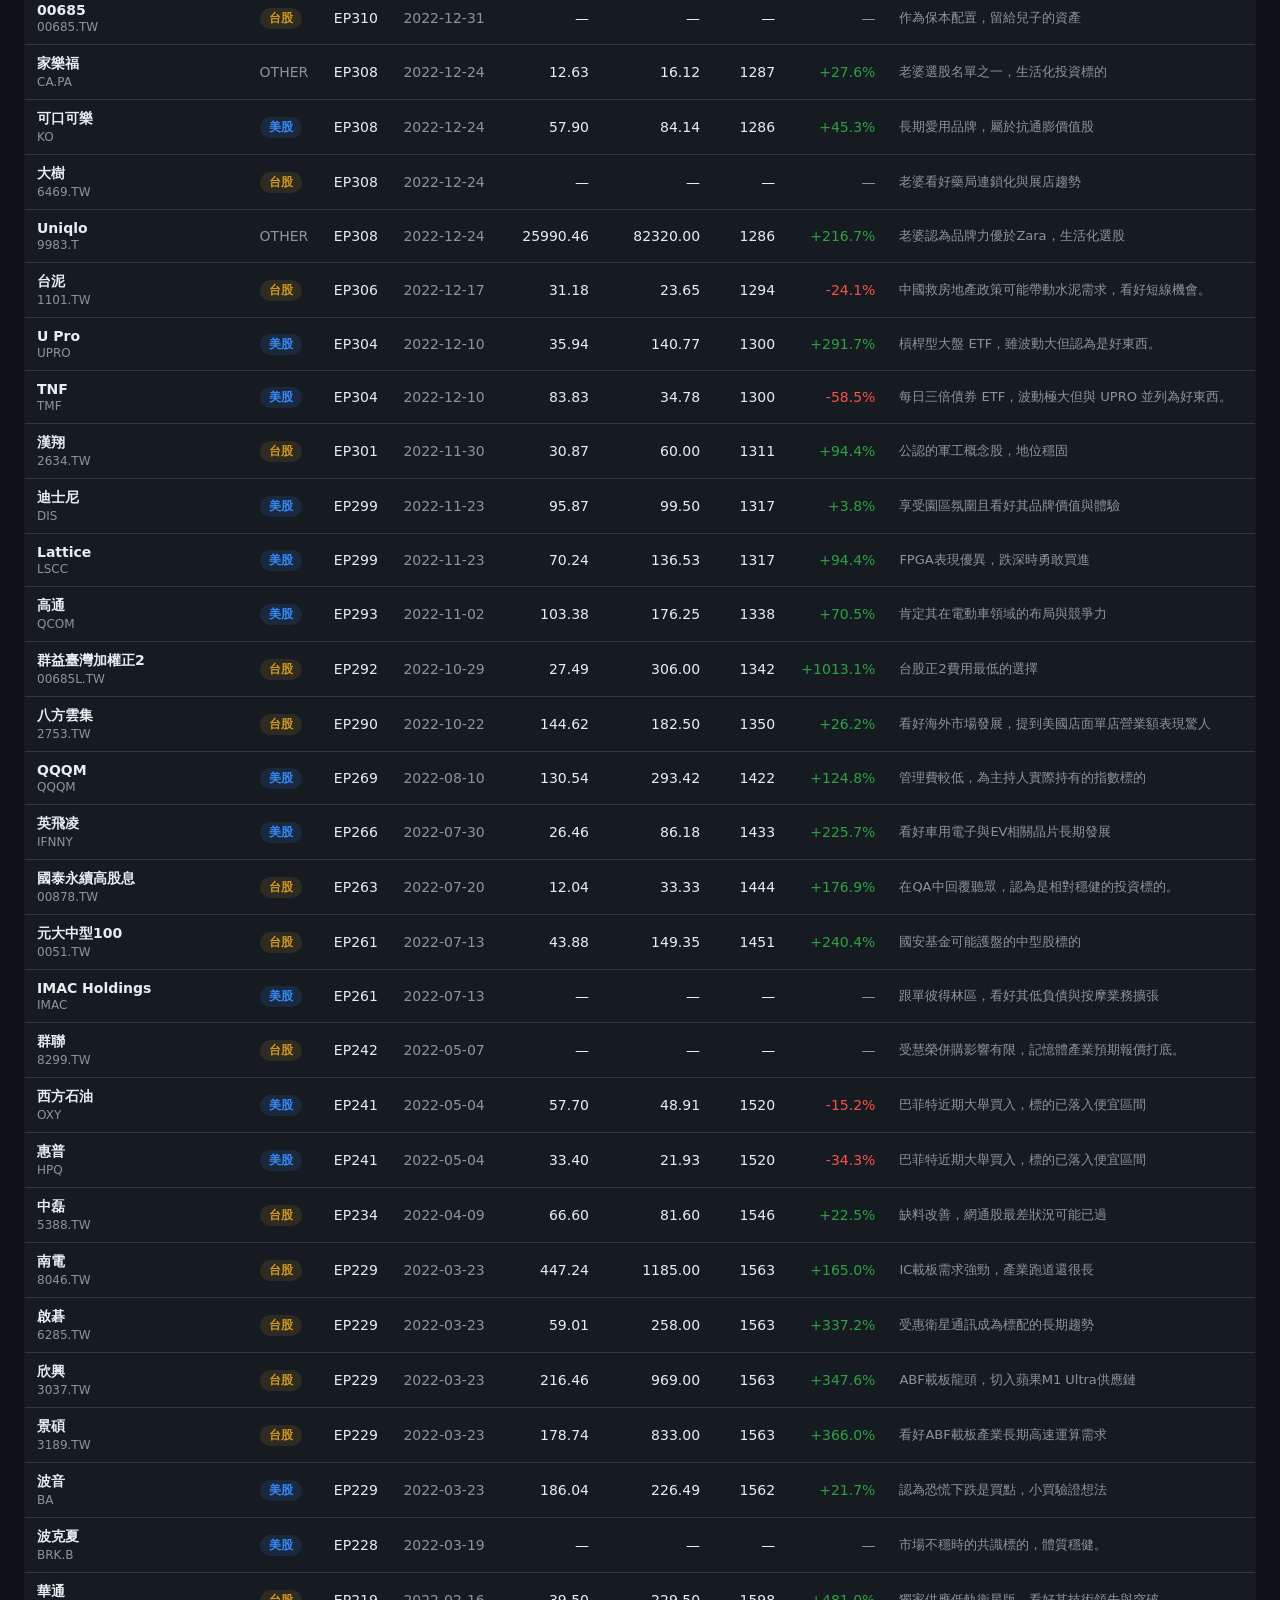
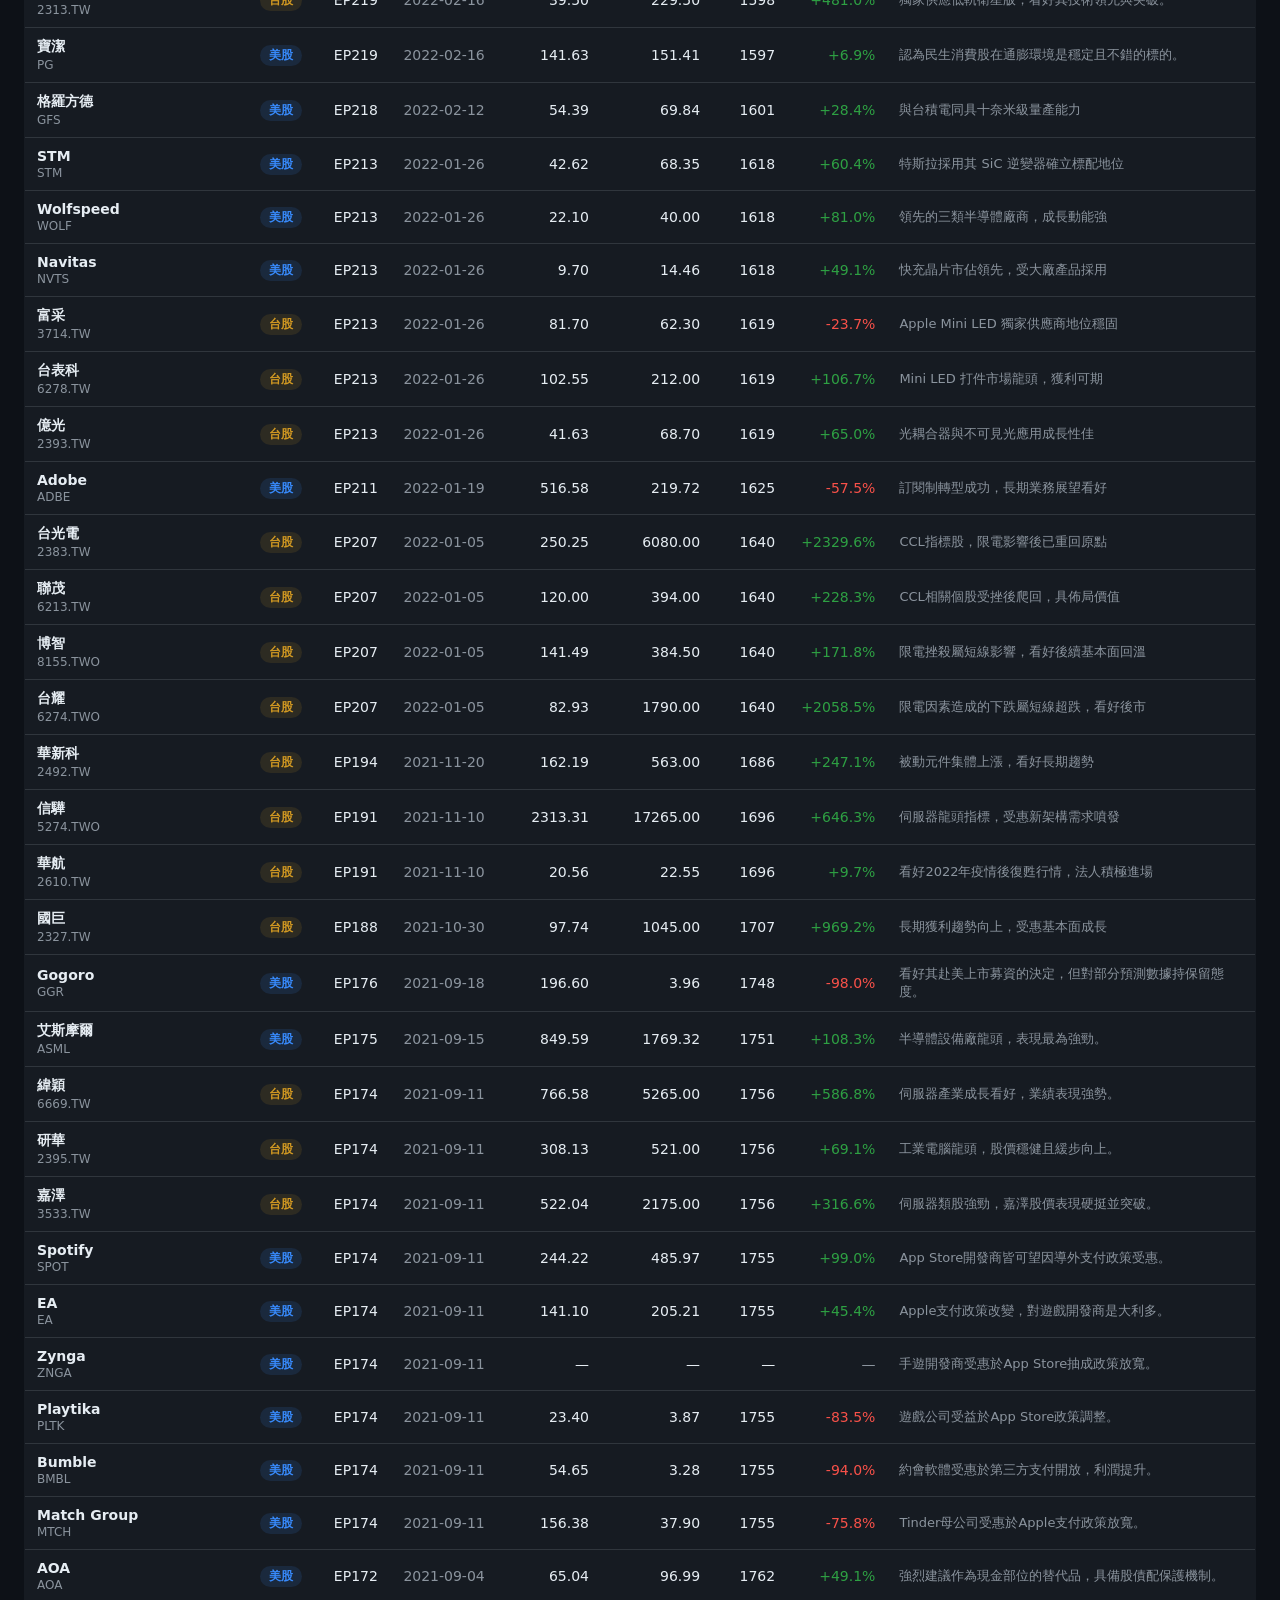
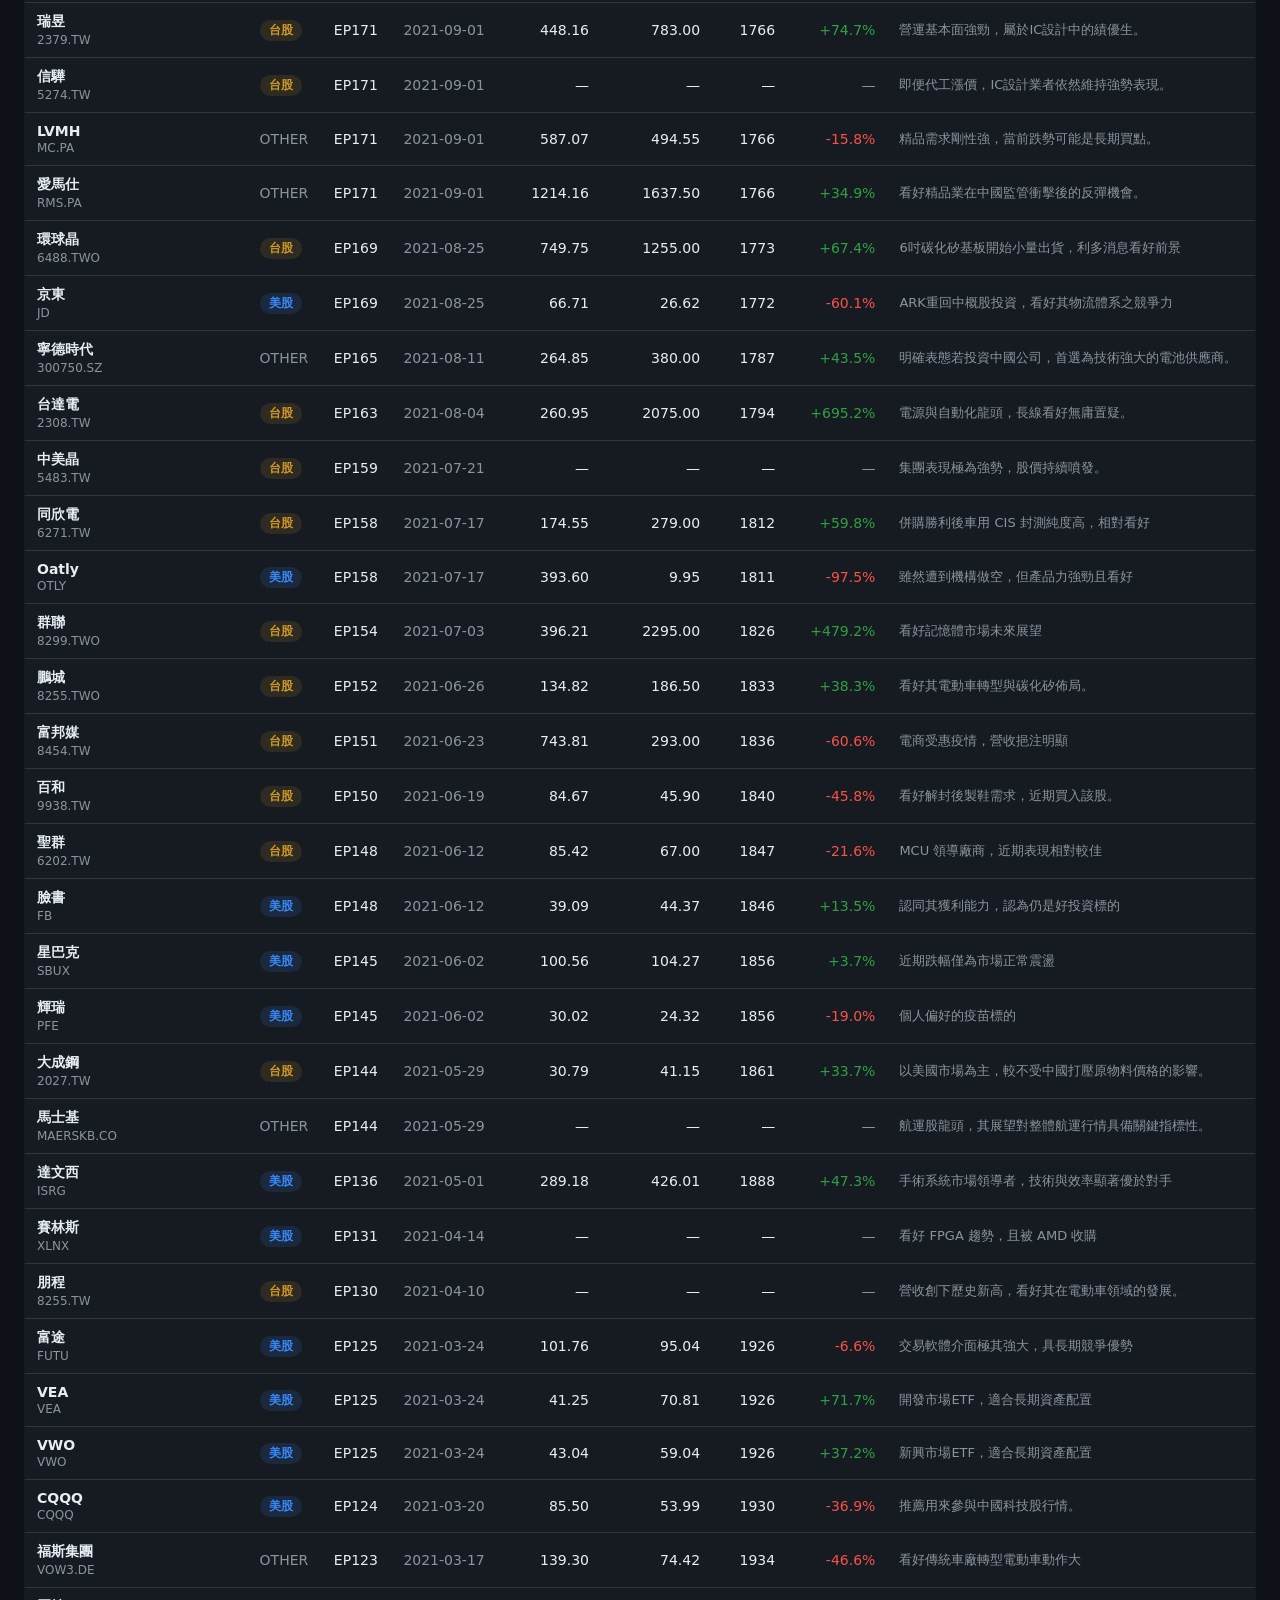
==== commit dd39ce79: "更新股癌選股資料快照" ====
--- a/positions.html
+++ b/positions.html
@@ -17,10 +17,11 @@
 資料為快照，更新時間見頁首。</p>
 </body></html>
 <script>
+function esc(x){ return String(x??'').replace(/&/g,'&amp;').replace(/</g,'&lt;').replace(/>/g,'&gt;').replace(/"/g,'&quot;'); }
 function pct(v){ if(v==null) return '<span class="flat">—</span>';
   const s=v>0?'pos':(v<0?'neg':'flat'); return `<span class="${s}">${(v>0?'+':'')+v.toFixed(1)+'%'}</span>`; }
 function num(v){ return v==null?'—':v.toFixed(2); }
-function mkt(m){ return m==='US'?'<span class="tag us">美股</span>':(m==='TW'?'<span class="tag tw">台股</span>':`<span class="muted">${m||''}</span>`); }
+function mkt(m){ return m==='US'?'<span class="tag us">美股</span>':(m==='TW'?'<span class="tag tw">台股</span>':`<span class="muted">${esc(m||'')}</span>`); }
 fetch('data.json').then(r=>r.json()).then(d=>{
   document.getElementById('meta').textContent=`· 更新 ${d.generated_at}`;
   const p=d.positions, s=p.summary;
@@ -33,32 +34,32 @@
   let h='';
   h+='<h3>🚗 已下車（做多後又喊賣出 = 已平倉）</h3><p class="muted" style="margin-top:-6px">實現損益 = 賣出那集股價 ÷ 做多那集股價</p>';
   h+='<div class="table-wrap"><table><thead><tr><th>股票</th><th>市場</th><th>做多集</th><th>進場日/價</th><th>下車集</th><th>出場日/價</th><th class="num">持有天數</th><th class="num">實現損益</th><th>下車原因</th></tr></thead><tbody>';
-  h+=p.closed.map(c=>`<tr><td data-label="股票"><strong>${c.name}</strong> <span class="muted ticker">${c.ticker}</span></td>
+  h+=p.closed.map(c=>`<tr><td data-label="股票"><strong>${esc(c.name)}</strong> <span class="muted ticker">${esc(c.ticker)}</span></td>
     <td data-label="市場">${mkt(c.market)}</td><td data-label="做多集">EP${c.buy_ep}</td>
     <td data-label="進場日/價" class="muted">${c.buy_date} / ${num(c.entry_price)}</td>
     <td data-label="下車集">EP${c.sell_ep}</td><td data-label="出場日/價" class="muted">${c.sell_date} / ${num(c.exit_price)}</td>
     <td data-label="持有天數" class="num">${c.held_days??'—'}</td><td data-label="實現損益" class="num">${pct(c.realized_pct)}</td>
-    <td data-label="下車原因" class="summary-cell">${c.sell_summary||''}</td></tr>`).join('');
+    <td data-label="下車原因" class="summary-cell">${esc(c.sell_summary)}</td></tr>`).join('');
   h+='</tbody></table></div>'; if(!p.closed.length) h+='<div class="empty">目前沒有完整平倉紀錄。</div>';
 
   h+='<h3 style="margin-top:32px">📦 持有中（做多後還沒喊賣出）</h3>';
   h+='<div class="table-wrap"><table><thead><tr><th>股票</th><th>市場</th><th>做多集</th><th>進場日</th><th class="num">進場價</th><th class="num">現價</th><th class="num">持有天數</th><th class="num">未實現損益</th><th>做多理由</th></tr></thead><tbody>';
-  h+=p.open.map(o=>`<tr><td data-label="股票"><strong>${o.name}</strong> <span class="muted ticker">${o.ticker}</span></td>
+  h+=p.open.map(o=>`<tr><td data-label="股票"><strong>${esc(o.name)}</strong> <span class="muted ticker">${esc(o.ticker)}</span></td>
     <td data-label="市場">${mkt(o.market)}</td><td data-label="做多集">EP${o.buy_ep}</td>
     <td data-label="進場日" class="muted">${o.buy_date}</td><td data-label="進場價" class="num">${num(o.entry_price)}</td>
     <td data-label="現價" class="num">${num(o.last_price)}</td><td data-label="持有天數" class="num">${o.held_days??'—'}</td>
-    <td data-label="未實現損益" class="num">${pct(o.unrealized_pct)}</td><td data-label="做多理由" class="summary-cell">${o.summary||''}</td></tr>`).join('');
+    <td data-label="未實現損益" class="num">${pct(o.unrealized_pct)}</td><td data-label="做多理由" class="summary-cell">${esc(o.summary)}</td></tr>`).join('');
   h+='</tbody></table></div>'; if(!p.open.length) h+='<div class="empty">沒有持有中的做多倉位。</div>';
 
   if(p.avoided && p.avoided.length){
     h+='<h3 style="margin-top:32px">🚫 看壞／避開（喊賣但之前未持有 — 不放空，僅記錄後續表現）</h3>';
     h+='<p class="muted" style="margin-top:-6px">股癌不做空。僅記錄他喊賣/看壞後該標的漲跌，後續跌＝有先見之明。</p>';
     h+='<div class="table-wrap"><table><thead><tr><th>股票</th><th>市場</th><th>喊賣集</th><th>日期</th><th class="num">當時價</th><th class="num">現價</th><th class="num">喊賣後漲跌</th><th>理由</th></tr></thead><tbody>';
-    h+=p.avoided.map(s=>`<tr><td data-label="股票"><strong>${s.name}</strong> <span class="muted ticker">${s.ticker}</span></td>
+    h+=p.avoided.map(s=>`<tr><td data-label="股票"><strong>${esc(s.name)}</strong> <span class="muted ticker">${esc(s.ticker)}</span></td>
       <td data-label="市場">${mkt(s.market)}</td><td data-label="喊賣集">EP${s.ep}</td><td data-label="日期" class="muted">${s.date}</td>
       <td data-label="當時價" class="num">${num(s.ref_price)}</td><td data-label="現價" class="num">${num(s.last_price)}</td>
       <td data-label="喊賣後漲跌" class="num">${pct(s.since_pct)}</td>
-      <td data-label="理由" class="summary-cell">${s.summary||''}</td></tr>`).join('');
+      <td data-label="理由" class="summary-cell">${esc(s.summary)}</td></tr>`).join('');
     h+='</tbody></table></div>';
   }
   document.getElementById('area').innerHTML=h;
